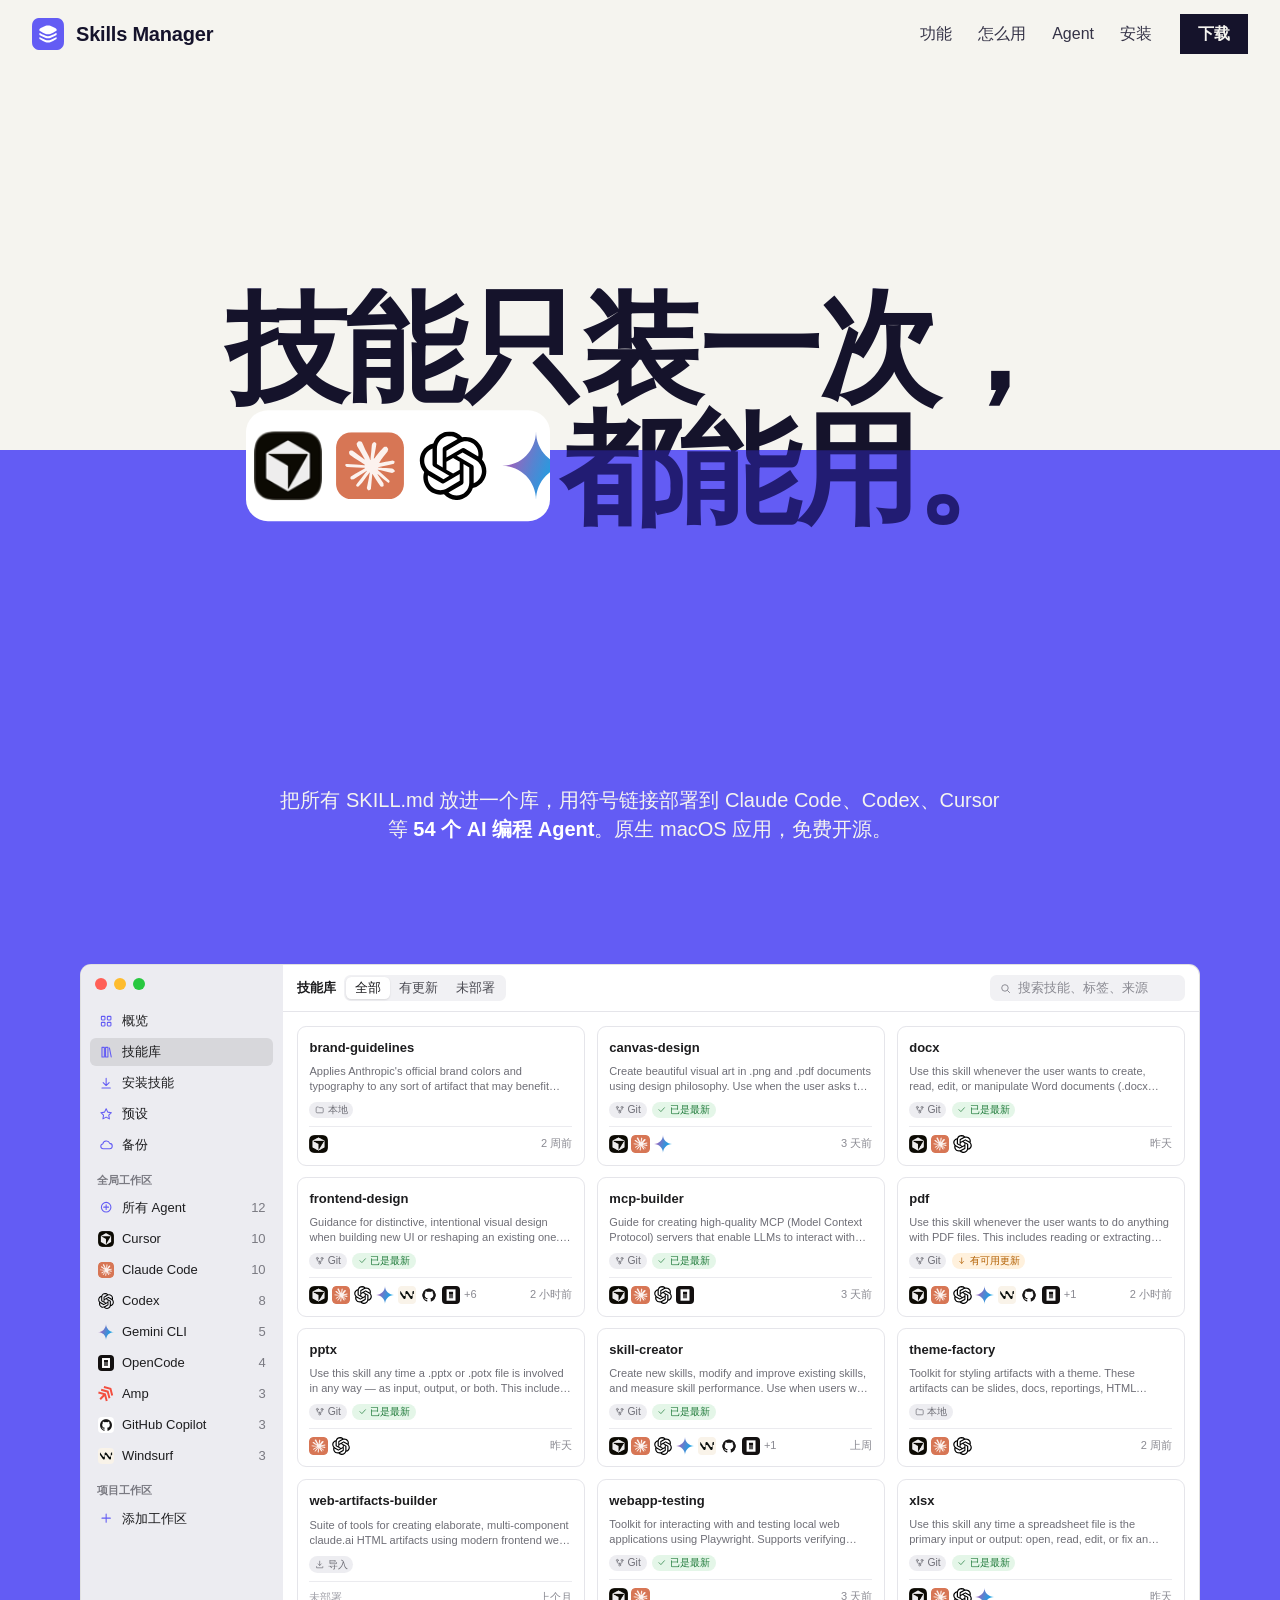
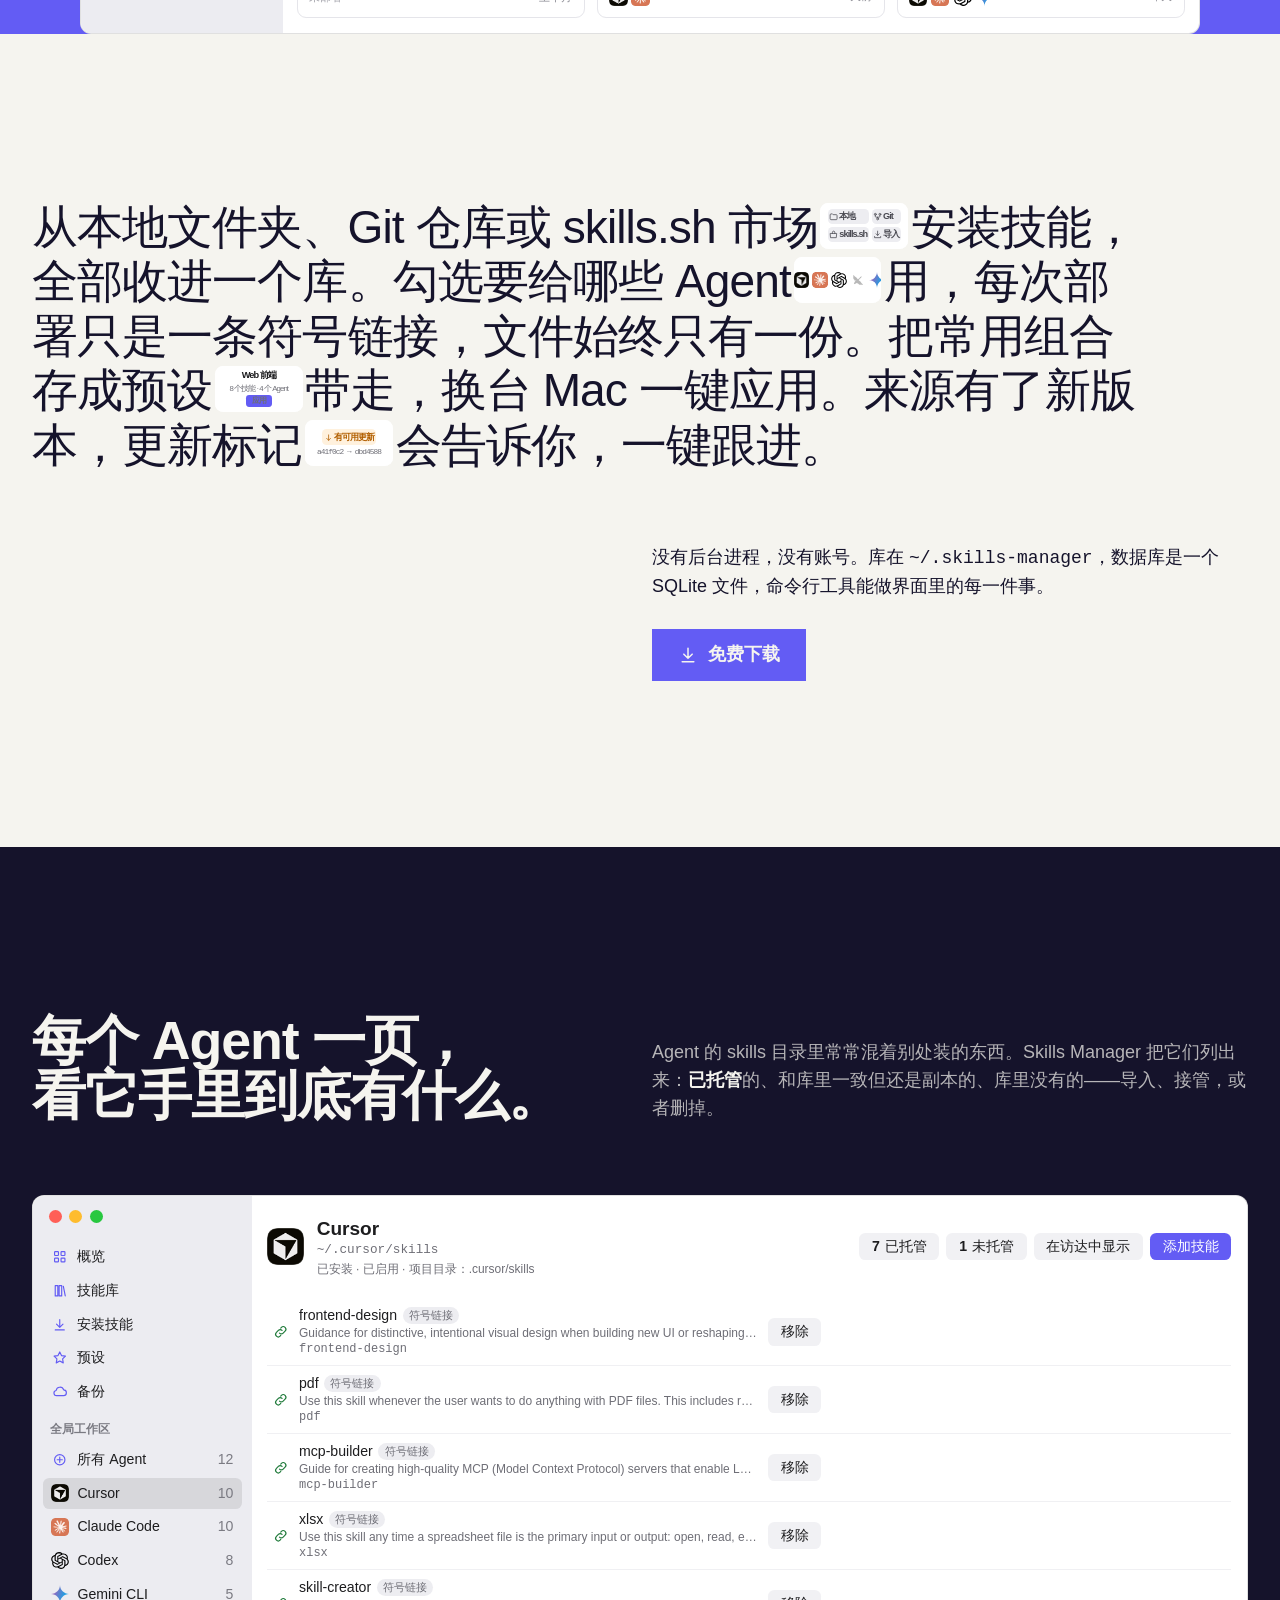
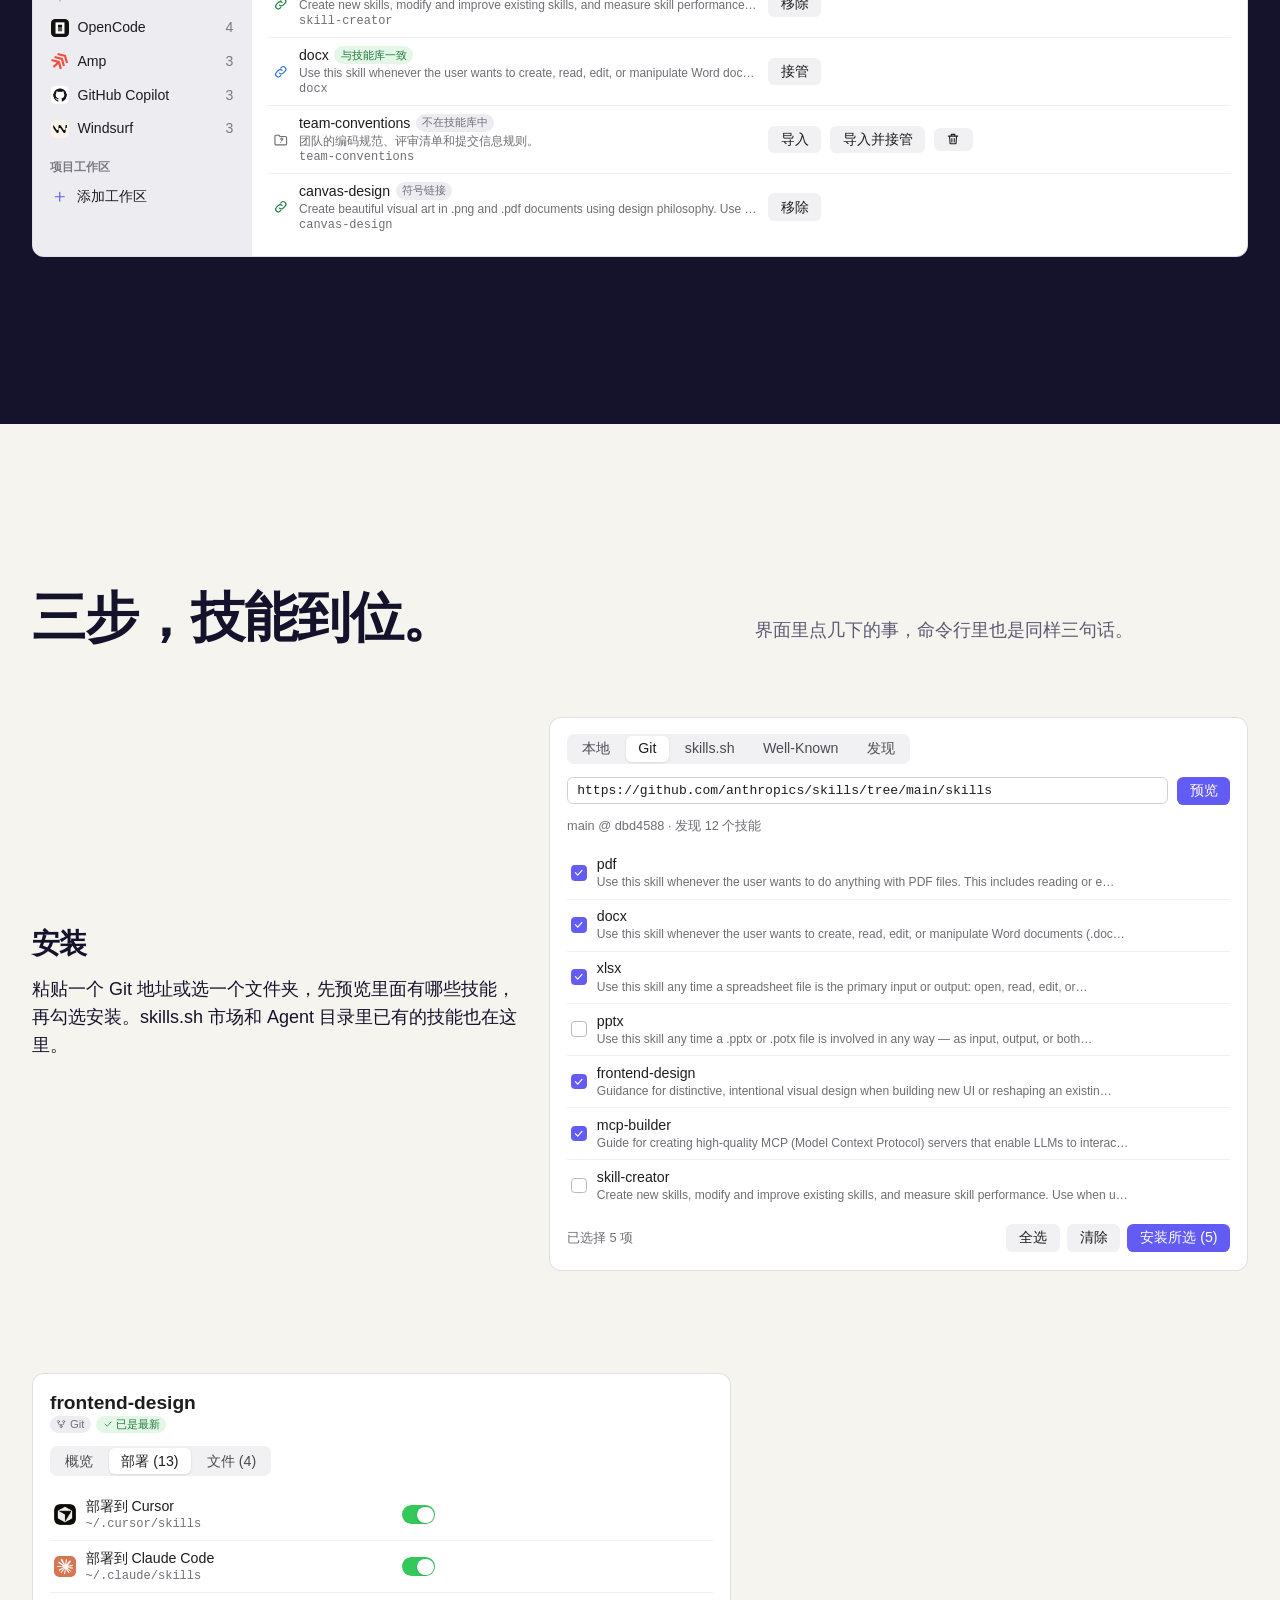
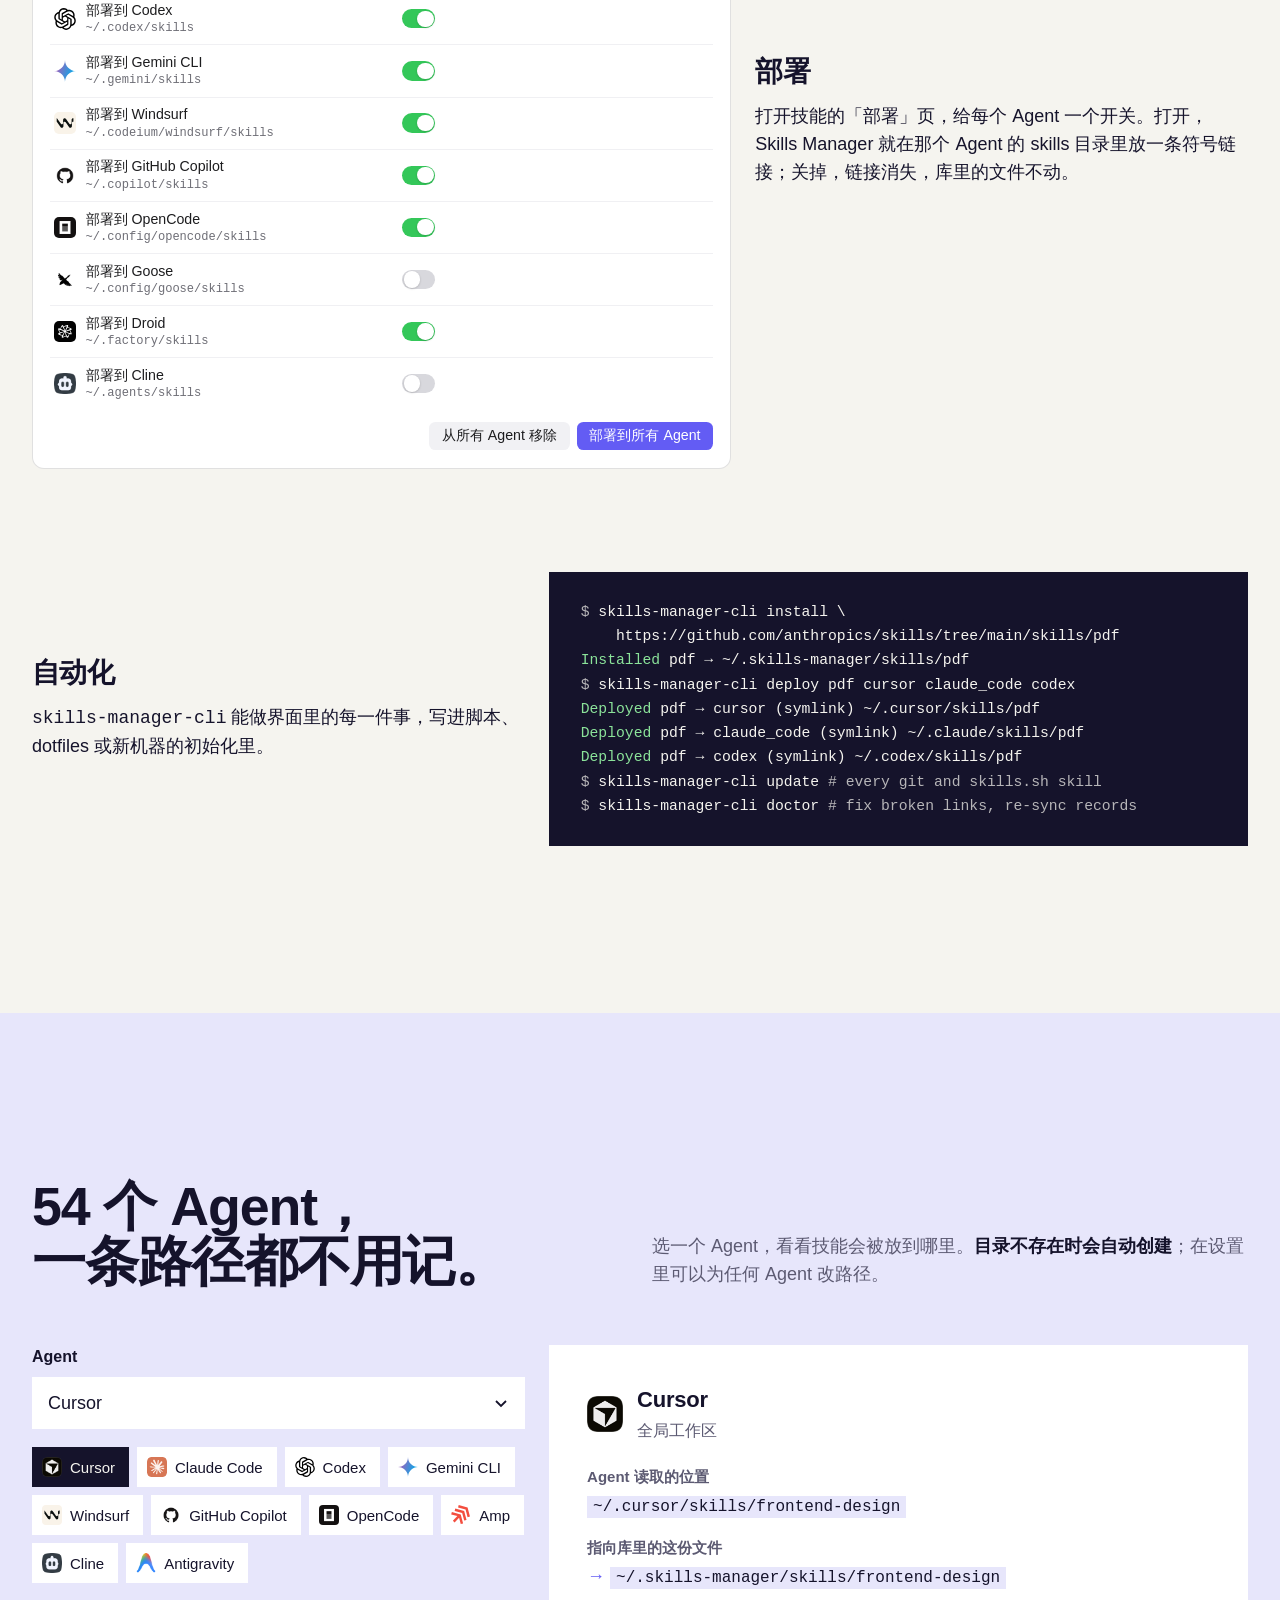
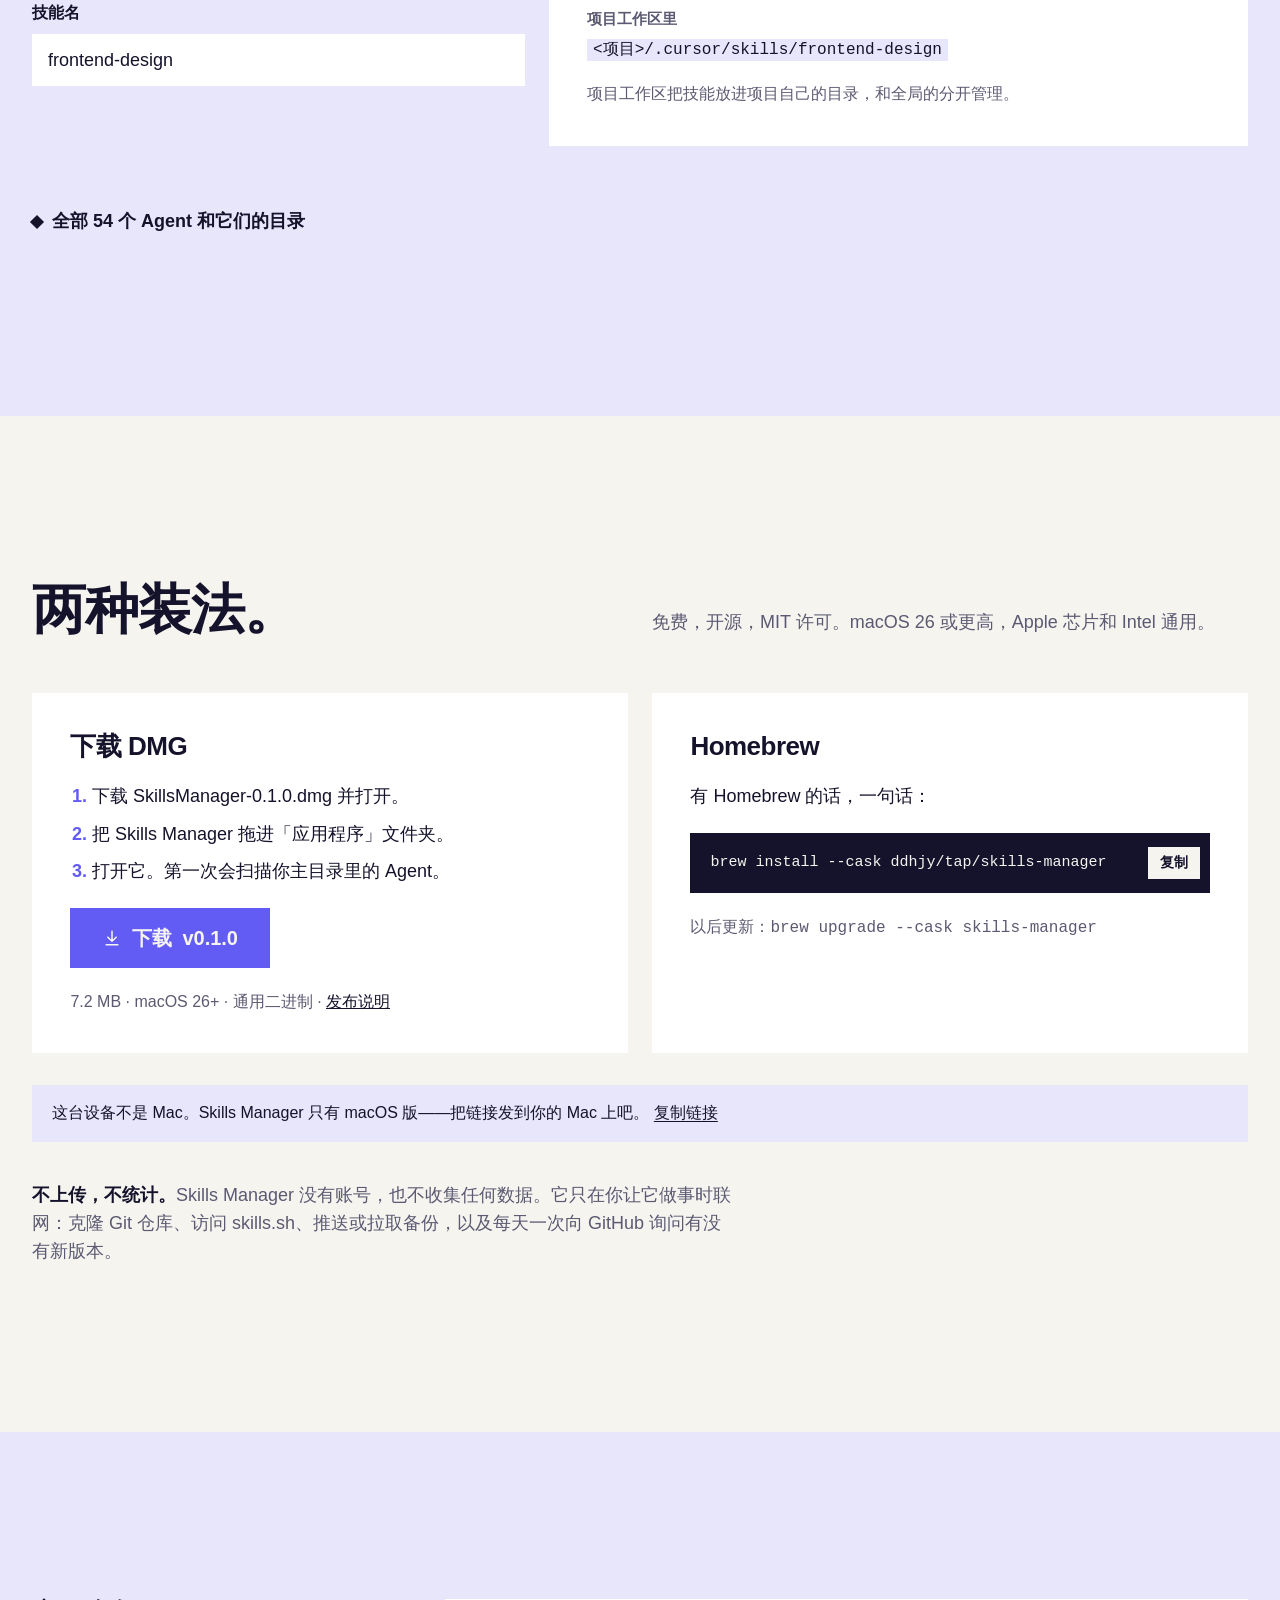
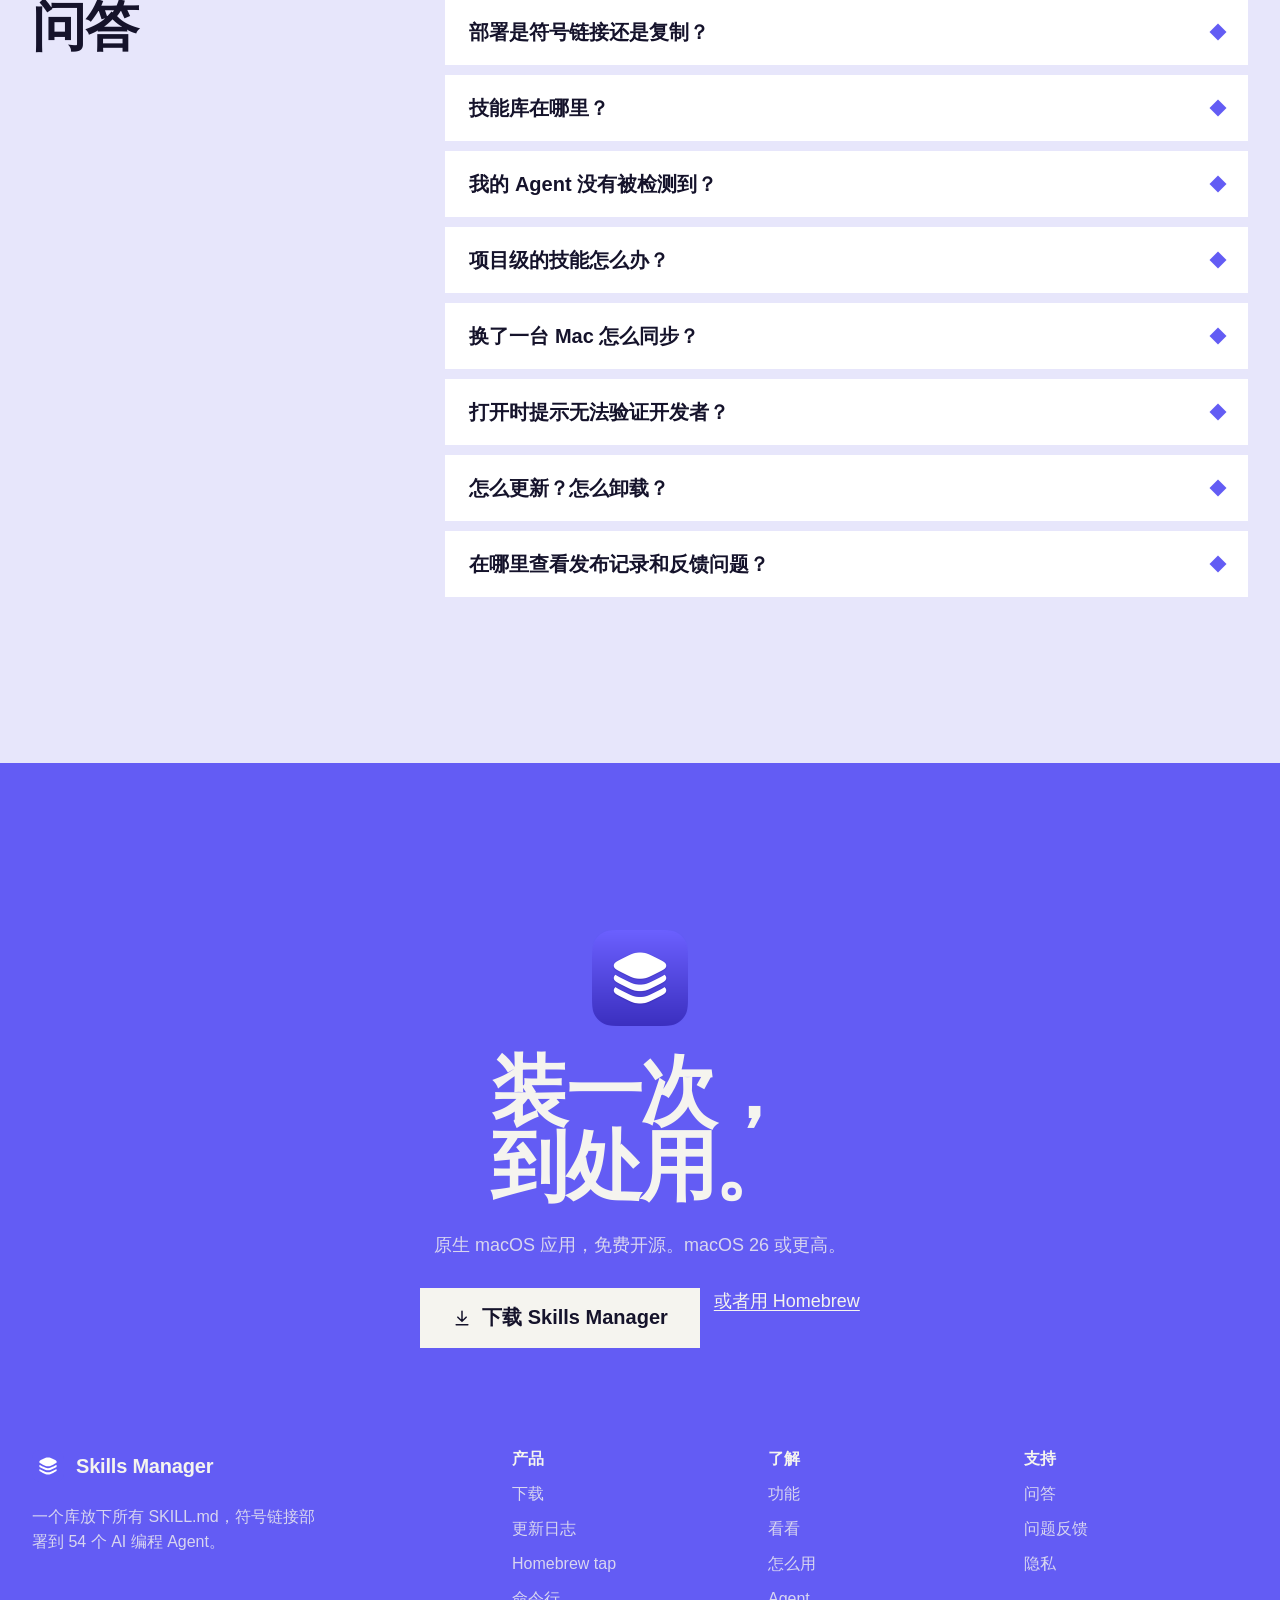
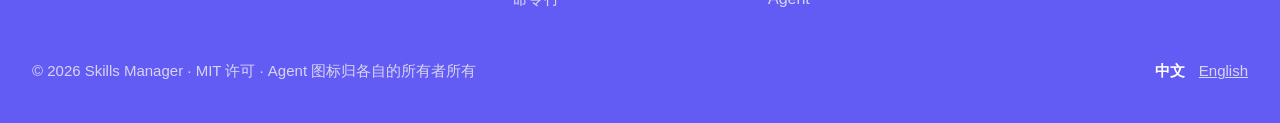
==== index.html @ 4b0d8d17 "site: f3d9142b9364 (workflow_run)" ====
<!doctype html>
<html lang="zh-CN" class="no-js">
<head>
<meta charset="utf-8">
<meta name="viewport" content="width=device-width, initial-scale=1, viewport-fit=cover">
<title>Skills Manager — 技能只装一次，所有 Agent 都能用 · macOS</title>
<meta name="description" content="Skills Manager 是一个原生 macOS 应用：把 AI 编程 Agent 的技能（SKILL.md 文件夹）收进一个库，用符号链接部署到 Claude Code、Codex、Cursor、Gemini CLI 等 54 个 Agent。免费开源。">
<meta name="color-scheme" content="light">
<meta name="theme-color" content="#f5f4ef">
<meta name="application-name" content="Skills Manager">
<meta name="apple-mobile-web-app-title" content="Skills Manager">

<link rel="canonical" href="https://skillsmanager.suixinapp.com/">
<link rel="alternate" hreflang="zh-Hans" href="https://skillsmanager.suixinapp.com/">
<link rel="alternate" hreflang="en" href="https://skillsmanager.suixinapp.com/en/">
<link rel="alternate" hreflang="x-default" href="https://skillsmanager.suixinapp.com/">

<meta property="og:type" content="website">
<meta property="og:site_name" content="Skills Manager">
<meta property="og:locale" content="zh_CN">
<meta property="og:locale:alternate" content="en_US">
<meta property="og:title" content="Skills Manager — 技能只装一次，所有 Agent 都能用">
<meta property="og:description" content="一个库放下所有 SKILL.md，用符号链接部署到 54 个 AI 编程 Agent。原生 macOS 应用，免费开源。">
<meta property="og:url" content="https://skillsmanager.suixinapp.com/">
<meta property="og:image" content="https://skillsmanager.suixinapp.com/assets/img/og.png">
<meta property="og:image:width" content="1200">
<meta property="og:image:height" content="630">
<meta property="og:image:alt" content="Skills Manager：标题「技能只装一次，都能用」横跨米白和紫色两块色域，句子里嵌着一排 Agent 图标">
<meta name="twitter:card" content="summary_large_image">
<meta name="twitter:title" content="Skills Manager — 技能只装一次，所有 Agent 都能用">
<meta name="twitter:description" content="一个库放下所有 SKILL.md，用符号链接部署到 54 个 AI 编程 Agent。原生 macOS 应用，免费开源。">
<meta name="twitter:image" content="https://skillsmanager.suixinapp.com/assets/img/og.png">

<link rel="icon" href="assets/img/favicon.svg" type="image/svg+xml">
<link rel="icon" href="assets/img/favicon-32.png" type="image/png" sizes="32x32">
<link rel="apple-touch-icon" href="assets/img/apple-touch-icon.png">
<link rel="manifest" href="site.webmanifest">

<link rel="preload" href="assets/img/brand.svg" as="image" type="image/svg+xml">
<link rel="preconnect" href="https://api.github.com" crossorigin>
<link rel="stylesheet" href="assets/site.css">
<script src="assets/lang.js"></script>
<script src="assets/site.js" defer></script>
<script type="application/ld+json">
{
  "@context": "https://schema.org",
  "@type": "SoftwareApplication",
  "name": "Skills Manager",
  "operatingSystem": "macOS 26",
  "applicationCategory": "DeveloperApplication",
  "description": "原生 macOS 应用：把 AI 编程 Agent 的技能（SKILL.md 文件夹）收进一个库，用符号链接部署到 Claude Code、Codex、Cursor、Gemini CLI 等 54 个 Agent。",
  "softwareVersion": "0.1.0",
  "downloadUrl": "https://github.com/ddhjy/skills-manager-releases/releases/latest",
  "releaseNotes": "https://github.com/ddhjy/skills-manager-releases/releases",
  "offers": {
    "@type": "Offer",
    "price": "0",
    "priceCurrency": "USD"
  },
  "inLanguage": [
    "zh-Hans",
    "en"
  ],
  "image": "https://skillsmanager.suixinapp.com/assets/img/icon-512.png",
  "url": "https://skillsmanager.suixinapp.com/"
}
</script>
</head>
<body>
<a class="skip" href="#main">跳到正文</a>

<header class="site-header">
  <div class="container nav-bar">
    <a class="brand" href="./" aria-label="Skills Manager 首页">
      <img src="assets/img/brand.svg" width="32" height="32" alt="" decoding="async">
      <span>Skills Manager</span>
    </a>
    <nav class="nav-links" id="nav" aria-label="页面导航">
      <a href="#features">功能</a><a href="#how">怎么用</a><a href="#agents">Agent</a><a href="#install">安装</a>
    </nav>
    <div class="nav-actions">
      <a class="btn btn-sm" href="#install">下载</a>
      <button class="nav-toggle" type="button" aria-expanded="false" aria-controls="nav" aria-label="打开菜单">菜单</button>
    </div>
  </div>
</header>

<main id="main">
<section class="hero" aria-labelledby="hero-title">
  <div class="field field-top" data-field="paper"></div>
  <div class="field field-bottom" data-field="violet"></div>
  <div class="hero-title">
    <h1 id="hero-title"><span class="line">技能只装一次，</span><span class="line"><span class="slot" role="img" aria-label="所有 Agent"><span class="marquee" aria-hidden="true"><span class="track"><span class="tile"><img src="assets/img/agents/cursor.png" alt="" loading="lazy" decoding="async"></span><span class="tile"><img src="assets/img/agents/claude_code.svg" alt="" loading="lazy" decoding="async"></span><span class="tile"><img src="assets/img/agents/codex.svg" alt="" loading="lazy" decoding="async"></span><span class="tile"><img src="assets/img/agents/gemini_cli.svg" alt="" loading="lazy" decoding="async"></span><span class="tile"><img src="assets/img/agents/windsurf.svg" alt="" loading="lazy" decoding="async"></span><span class="tile"><img src="assets/img/agents/github_copilot.png" alt="" loading="lazy" decoding="async"></span><span class="tile"><img src="assets/img/agents/opencode.png" alt="" loading="lazy" decoding="async"></span><span class="tile"><img src="assets/img/agents/amp.svg" alt="" loading="lazy" decoding="async"></span><span class="tile"><img src="assets/img/agents/cline.png" alt="" loading="lazy" decoding="async"></span><span class="tile"><img src="assets/img/agents/antigravity.png" alt="" loading="lazy" decoding="async"></span><span class="tile"><img src="assets/img/agents/kilo_code.svg" alt="" loading="lazy" decoding="async"></span><span class="tile"><img src="assets/img/agents/roo_code.svg" alt="" loading="lazy" decoding="async"></span><span class="tile"><img src="assets/img/agents/goose.png" alt="" loading="lazy" decoding="async"></span><span class="tile"><img src="assets/img/agents/droid.svg" alt="" loading="lazy" decoding="async"></span><span class="tile"><img src="assets/img/agents/warp.svg" alt="" loading="lazy" decoding="async"></span><span class="tile"><img src="assets/img/agents/trae.svg" alt="" loading="lazy" decoding="async"></span><span class="tile"><img src="assets/img/agents/kiro.svg" alt="" loading="lazy" decoding="async"></span><span class="tile"><img src="assets/img/agents/qwen_code.png" alt="" loading="lazy" decoding="async"></span><span class="tile"><img src="assets/img/agents/zencoder.png" alt="" loading="lazy" decoding="async"></span><span class="tile"><img src="assets/img/agents/augment.svg" alt="" loading="lazy" decoding="async"></span><span class="tile"><img src="assets/img/agents/continue.png" alt="" loading="lazy" decoding="async"></span><span class="tile"><img src="assets/img/agents/junie.png" alt="" loading="lazy" decoding="async"></span><span class="tile"><img src="assets/img/agents/openhands.png" alt="" loading="lazy" decoding="async"></span><span class="tile"><img src="assets/img/agents/crush.png" alt="" loading="lazy" decoding="async"></span></span><span class="track"><span class="tile"><img src="assets/img/agents/cursor.png" alt="" loading="lazy" decoding="async"></span><span class="tile"><img src="assets/img/agents/claude_code.svg" alt="" loading="lazy" decoding="async"></span><span class="tile"><img src="assets/img/agents/codex.svg" alt="" loading="lazy" decoding="async"></span><span class="tile"><img src="assets/img/agents/gemini_cli.svg" alt="" loading="lazy" decoding="async"></span><span class="tile"><img src="assets/img/agents/windsurf.svg" alt="" loading="lazy" decoding="async"></span><span class="tile"><img src="assets/img/agents/github_copilot.png" alt="" loading="lazy" decoding="async"></span><span class="tile"><img src="assets/img/agents/opencode.png" alt="" loading="lazy" decoding="async"></span><span class="tile"><img src="assets/img/agents/amp.svg" alt="" loading="lazy" decoding="async"></span><span class="tile"><img src="assets/img/agents/cline.png" alt="" loading="lazy" decoding="async"></span><span class="tile"><img src="assets/img/agents/antigravity.png" alt="" loading="lazy" decoding="async"></span><span class="tile"><img src="assets/img/agents/kilo_code.svg" alt="" loading="lazy" decoding="async"></span><span class="tile"><img src="assets/img/agents/roo_code.svg" alt="" loading="lazy" decoding="async"></span><span class="tile"><img src="assets/img/agents/goose.png" alt="" loading="lazy" decoding="async"></span><span class="tile"><img src="assets/img/agents/droid.svg" alt="" loading="lazy" decoding="async"></span><span class="tile"><img src="assets/img/agents/warp.svg" alt="" loading="lazy" decoding="async"></span><span class="tile"><img src="assets/img/agents/trae.svg" alt="" loading="lazy" decoding="async"></span><span class="tile"><img src="assets/img/agents/kiro.svg" alt="" loading="lazy" decoding="async"></span><span class="tile"><img src="assets/img/agents/qwen_code.png" alt="" loading="lazy" decoding="async"></span><span class="tile"><img src="assets/img/agents/zencoder.png" alt="" loading="lazy" decoding="async"></span><span class="tile"><img src="assets/img/agents/augment.svg" alt="" loading="lazy" decoding="async"></span><span class="tile"><img src="assets/img/agents/continue.png" alt="" loading="lazy" decoding="async"></span><span class="tile"><img src="assets/img/agents/junie.png" alt="" loading="lazy" decoding="async"></span><span class="tile"><img src="assets/img/agents/openhands.png" alt="" loading="lazy" decoding="async"></span><span class="tile"><img src="assets/img/agents/crush.png" alt="" loading="lazy" decoding="async"></span></span></span></span>都能用。</span></h1>
  </div>
  <p class="hero-sub">把所有 SKILL.md 放进一个库，用符号链接部署到 Claude Code、Codex、Cursor 等 <strong>54 个 AI 编程 Agent</strong>。原生 macOS 应用，免费开源。</p>
</section>

<div class="stage" data-field="violet">
  <figure class="beat reveal"><div class="ui"><div class="win" data-ui role="img" aria-label="Skills Manager 主窗口：左侧是概览、技能库、安装、预设、备份和各个 Agent，右侧是技能库里的卡片，每张写着技能来自哪里、部署到了哪些 Agent"><div class="side"><div class="lights"><i></i><i></i><i></i></div><div class="row"><span class="sym"><svg viewBox="0 0 24 24" aria-hidden="true"><rect x="4" y="4" width="6" height="6" rx="1"/><rect x="14" y="4" width="6" height="6" rx="1"/><rect x="4" y="14" width="6" height="6" rx="1"/><rect x="14" y="14" width="6" height="6" rx="1"/></svg></span>概览</div><div class="row sel"><span class="sym"><svg viewBox="0 0 24 24" aria-hidden="true"><path d="M5 4h4v16H5zM11 4h4v16h-4zM17.5 5l3 15"/></svg></span>技能库</div><div class="row"><span class="sym"><svg viewBox="0 0 24 24" aria-hidden="true"><path d="M12 4v12m-5-5 5 5 5-5M5 20h14"/></svg></span>安装技能</div><div class="row"><span class="sym"><svg viewBox="0 0 24 24" aria-hidden="true"><path d="m12 3 2.7 5.6 6.1.9-4.4 4.3 1 6.1L12 17l-5.4 2.9 1-6.1-4.4-4.3 6.1-.9z"/></svg></span>预设</div><div class="row"><span class="sym"><svg viewBox="0 0 24 24" aria-hidden="true"><path d="M7 18a4 4 0 0 1-.6-7.95A6 6 0 0 1 18 9a4.5 4.5 0 0 1-.5 9z"/></svg></span>备份</div><div class="side-head">全局工作区</div><div class="row"><span class="sym"><svg viewBox="0 0 24 24" aria-hidden="true"><circle cx="12" cy="12" r="8"/><path d="M8 12h8M12 8v8"/></svg></span>所有 Agent<span class="n">12</span></div><div class="row"><img src="assets/img/agents/cursor.png" alt="" loading="lazy" decoding="async">Cursor<span class="n">10</span></div><div class="row"><img src="assets/img/agents/claude_code.svg" alt="" loading="lazy" decoding="async">Claude Code<span class="n">10</span></div><div class="row"><img src="assets/img/agents/codex.svg" alt="" loading="lazy" decoding="async">Codex<span class="n">8</span></div><div class="row"><img src="assets/img/agents/gemini_cli.svg" alt="" loading="lazy" decoding="async">Gemini CLI<span class="n">5</span></div><div class="row"><img src="assets/img/agents/opencode.png" alt="" loading="lazy" decoding="async">OpenCode<span class="n">4</span></div><div class="row"><img src="assets/img/agents/amp.svg" alt="" loading="lazy" decoding="async">Amp<span class="n">3</span></div><div class="row"><img src="assets/img/agents/github_copilot.png" alt="" loading="lazy" decoding="async">GitHub Copilot<span class="n">3</span></div><div class="row"><img src="assets/img/agents/windsurf.svg" alt="" loading="lazy" decoding="async">Windsurf<span class="n">3</span></div><div class="side-head">项目工作区</div><div class="row"><span class="sym"><svg viewBox="0 0 24 24" aria-hidden="true"><path d="M12 5v14M5 12h14"/></svg></span>添加工作区</div></div><div class="main"><div class="toolbar"><span class="title">技能库</span><span class="seg"><span class=on>全部</span><span>有更新</span><span>未部署</span></span><span class="search"><svg viewBox="0 0 24 24" aria-hidden="true"><circle cx="11" cy="11" r="6"/><path d="m20 20-4.5-4.5"/></svg>搜索技能、标签、来源</span></div><div class="content"><div class="cards"><div class="card"><div class="name">brand-guidelines</div><div class="desc">Applies Anthropic&#x27;s official brand colors and typography to any sort of artifact that may benefit from having Anthropic&#x27;s look-and-feel.</div><div class="badges"><span class="badge"><svg viewBox="0 0 24 24" aria-hidden="true"><path d="M3 7a2 2 0 0 1 2-2h4l2 2h8a2 2 0 0 1 2 2v9a2 2 0 0 1-2 2H5a2 2 0 0 1-2-2z"/></svg>本地</span></div><div class="hr"></div><div class="deployed"><img src="assets/img/agents/cursor.png" alt="" loading="lazy" decoding="async"><span class="when">2 周前</span></div></div><div class="card"><div class="name">canvas-design</div><div class="desc">Create beautiful visual art in .png and .pdf documents using design philosophy. Use when the user asks to create a poster, piece of art, design, or other static piece.</div><div class="badges"><span class="badge"><svg viewBox="0 0 24 24" aria-hidden="true"><circle cx="6" cy="6" r="2.5"/><circle cx="18" cy="6" r="2.5"/><circle cx="12" cy="18" r="2.5"/><path d="M6 8.5v3a2 2 0 0 0 2 2h8a2 2 0 0 0 2-2v-3M12 13.5v2"/></svg>Git</span><span class="badge ok"><svg viewBox="0 0 24 24" aria-hidden="true"><path d="m5 12 5 5 9-10"/></svg>已是最新</span></div><div class="hr"></div><div class="deployed"><img src="assets/img/agents/cursor.png" alt="" loading="lazy" decoding="async"><img src="assets/img/agents/claude_code.svg" alt="" loading="lazy" decoding="async"><img src="assets/img/agents/gemini_cli.svg" alt="" loading="lazy" decoding="async"><span class="when">3 天前</span></div></div><div class="card"><div class="name">docx</div><div class="desc">Use this skill whenever the user wants to create, read, edit, or manipulate Word documents (.docx files) or Word templates (.dotx files).</div><div class="badges"><span class="badge"><svg viewBox="0 0 24 24" aria-hidden="true"><circle cx="6" cy="6" r="2.5"/><circle cx="18" cy="6" r="2.5"/><circle cx="12" cy="18" r="2.5"/><path d="M6 8.5v3a2 2 0 0 0 2 2h8a2 2 0 0 0 2-2v-3M12 13.5v2"/></svg>Git</span><span class="badge ok"><svg viewBox="0 0 24 24" aria-hidden="true"><path d="m5 12 5 5 9-10"/></svg>已是最新</span></div><div class="hr"></div><div class="deployed"><img src="assets/img/agents/cursor.png" alt="" loading="lazy" decoding="async"><img src="assets/img/agents/claude_code.svg" alt="" loading="lazy" decoding="async"><img src="assets/img/agents/codex.svg" alt="" loading="lazy" decoding="async"><span class="when">昨天</span></div></div><div class="card"><div class="name">frontend-design</div><div class="desc">Guidance for distinctive, intentional visual design when building new UI or reshaping an existing one. Helps with aesthetic direction, typography, and making choices that don&#x27;t read as templated defaults.</div><div class="badges"><span class="badge"><svg viewBox="0 0 24 24" aria-hidden="true"><circle cx="6" cy="6" r="2.5"/><circle cx="18" cy="6" r="2.5"/><circle cx="12" cy="18" r="2.5"/><path d="M6 8.5v3a2 2 0 0 0 2 2h8a2 2 0 0 0 2-2v-3M12 13.5v2"/></svg>Git</span><span class="badge ok"><svg viewBox="0 0 24 24" aria-hidden="true"><path d="m5 12 5 5 9-10"/></svg>已是最新</span></div><div class="hr"></div><div class="deployed"><img src="assets/img/agents/cursor.png" alt="" loading="lazy" decoding="async"><img src="assets/img/agents/claude_code.svg" alt="" loading="lazy" decoding="async"><img src="assets/img/agents/codex.svg" alt="" loading="lazy" decoding="async"><img src="assets/img/agents/gemini_cli.svg" alt="" loading="lazy" decoding="async"><img src="assets/img/agents/windsurf.svg" alt="" loading="lazy" decoding="async"><img src="assets/img/agents/github_copilot.png" alt="" loading="lazy" decoding="async"><img src="assets/img/agents/opencode.png" alt="" loading="lazy" decoding="async"><span class="more">+6</span><span class="when">2 小时前</span></div></div><div class="card"><div class="name">mcp-builder</div><div class="desc">Guide for creating high-quality MCP (Model Context Protocol) servers that enable LLMs to interact with external services through well-designed tools.</div><div class="badges"><span class="badge"><svg viewBox="0 0 24 24" aria-hidden="true"><circle cx="6" cy="6" r="2.5"/><circle cx="18" cy="6" r="2.5"/><circle cx="12" cy="18" r="2.5"/><path d="M6 8.5v3a2 2 0 0 0 2 2h8a2 2 0 0 0 2-2v-3M12 13.5v2"/></svg>Git</span><span class="badge ok"><svg viewBox="0 0 24 24" aria-hidden="true"><path d="m5 12 5 5 9-10"/></svg>已是最新</span></div><div class="hr"></div><div class="deployed"><img src="assets/img/agents/cursor.png" alt="" loading="lazy" decoding="async"><img src="assets/img/agents/claude_code.svg" alt="" loading="lazy" decoding="async"><img src="assets/img/agents/codex.svg" alt="" loading="lazy" decoding="async"><img src="assets/img/agents/opencode.png" alt="" loading="lazy" decoding="async"><span class="when">3 天前</span></div></div><div class="card"><div class="name">pdf</div><div class="desc">Use this skill whenever the user wants to do anything with PDF files. This includes reading or extracting text/tables from PDFs, combining or merging multiple PDFs into one, splitting PDFs apart, rotating pages, adding watermarks…</div><div class="badges"><span class="badge"><svg viewBox="0 0 24 24" aria-hidden="true"><circle cx="6" cy="6" r="2.5"/><circle cx="18" cy="6" r="2.5"/><circle cx="12" cy="18" r="2.5"/><path d="M6 8.5v3a2 2 0 0 0 2 2h8a2 2 0 0 0 2-2v-3M12 13.5v2"/></svg>Git</span><span class="badge up"><svg viewBox="0 0 24 24" aria-hidden="true"><path d="M12 5v14m-5-5 5 5 5-5"/></svg>有可用更新</span></div><div class="hr"></div><div class="deployed"><img src="assets/img/agents/cursor.png" alt="" loading="lazy" decoding="async"><img src="assets/img/agents/claude_code.svg" alt="" loading="lazy" decoding="async"><img src="assets/img/agents/codex.svg" alt="" loading="lazy" decoding="async"><img src="assets/img/agents/gemini_cli.svg" alt="" loading="lazy" decoding="async"><img src="assets/img/agents/windsurf.svg" alt="" loading="lazy" decoding="async"><img src="assets/img/agents/github_copilot.png" alt="" loading="lazy" decoding="async"><img src="assets/img/agents/opencode.png" alt="" loading="lazy" decoding="async"><span class="more">+1</span><span class="when">2 小时前</span></div></div><div class="card"><div class="name">pptx</div><div class="desc">Use this skill any time a .pptx or .potx file is involved in any way — as input, output, or both. This includes creating slide decks, pitch decks, or presentations.</div><div class="badges"><span class="badge"><svg viewBox="0 0 24 24" aria-hidden="true"><circle cx="6" cy="6" r="2.5"/><circle cx="18" cy="6" r="2.5"/><circle cx="12" cy="18" r="2.5"/><path d="M6 8.5v3a2 2 0 0 0 2 2h8a2 2 0 0 0 2-2v-3M12 13.5v2"/></svg>Git</span><span class="badge ok"><svg viewBox="0 0 24 24" aria-hidden="true"><path d="m5 12 5 5 9-10"/></svg>已是最新</span></div><div class="hr"></div><div class="deployed"><img src="assets/img/agents/claude_code.svg" alt="" loading="lazy" decoding="async"><img src="assets/img/agents/codex.svg" alt="" loading="lazy" decoding="async"><span class="when">昨天</span></div></div><div class="card"><div class="name">skill-creator</div><div class="desc">Create new skills, modify and improve existing skills, and measure skill performance. Use when users want to create a skill from scratch, edit, or optimize an existing skill.</div><div class="badges"><span class="badge"><svg viewBox="0 0 24 24" aria-hidden="true"><circle cx="6" cy="6" r="2.5"/><circle cx="18" cy="6" r="2.5"/><circle cx="12" cy="18" r="2.5"/><path d="M6 8.5v3a2 2 0 0 0 2 2h8a2 2 0 0 0 2-2v-3M12 13.5v2"/></svg>Git</span><span class="badge ok"><svg viewBox="0 0 24 24" aria-hidden="true"><path d="m5 12 5 5 9-10"/></svg>已是最新</span></div><div class="hr"></div><div class="deployed"><img src="assets/img/agents/cursor.png" alt="" loading="lazy" decoding="async"><img src="assets/img/agents/claude_code.svg" alt="" loading="lazy" decoding="async"><img src="assets/img/agents/codex.svg" alt="" loading="lazy" decoding="async"><img src="assets/img/agents/gemini_cli.svg" alt="" loading="lazy" decoding="async"><img src="assets/img/agents/windsurf.svg" alt="" loading="lazy" decoding="async"><img src="assets/img/agents/github_copilot.png" alt="" loading="lazy" decoding="async"><img src="assets/img/agents/opencode.png" alt="" loading="lazy" decoding="async"><span class="more">+1</span><span class="when">上周</span></div></div><div class="card"><div class="name">theme-factory</div><div class="desc">Toolkit for styling artifacts with a theme. These artifacts can be slides, docs, reportings, HTML landing pages, etc. There are 10 pre-set themes with colors/fonts.</div><div class="badges"><span class="badge"><svg viewBox="0 0 24 24" aria-hidden="true"><path d="M3 7a2 2 0 0 1 2-2h4l2 2h8a2 2 0 0 1 2 2v9a2 2 0 0 1-2 2H5a2 2 0 0 1-2-2z"/></svg>本地</span></div><div class="hr"></div><div class="deployed"><img src="assets/img/agents/cursor.png" alt="" loading="lazy" decoding="async"><img src="assets/img/agents/claude_code.svg" alt="" loading="lazy" decoding="async"><img src="assets/img/agents/codex.svg" alt="" loading="lazy" decoding="async"><span class="when">2 周前</span></div></div><div class="card"><div class="name">web-artifacts-builder</div><div class="desc">Suite of tools for creating elaborate, multi-component claude.ai HTML artifacts using modern frontend web technologies (React, Tailwind CSS, shadcn/ui).</div><div class="badges"><span class="badge"><svg viewBox="0 0 24 24" aria-hidden="true"><path d="M12 3v11m-4-4 4 4 4-4M4 17v3h16v-3"/></svg>导入</span></div><div class="hr"></div><div class="deployed"><span class="none">未部署</span><span class="when">上个月</span></div></div><div class="card"><div class="name">webapp-testing</div><div class="desc">Toolkit for interacting with and testing local web applications using Playwright. Supports verifying frontend functionality, debugging UI behavior, capturing browser screenshots.</div><div class="badges"><span class="badge"><svg viewBox="0 0 24 24" aria-hidden="true"><circle cx="6" cy="6" r="2.5"/><circle cx="18" cy="6" r="2.5"/><circle cx="12" cy="18" r="2.5"/><path d="M6 8.5v3a2 2 0 0 0 2 2h8a2 2 0 0 0 2-2v-3M12 13.5v2"/></svg>Git</span><span class="badge ok"><svg viewBox="0 0 24 24" aria-hidden="true"><path d="m5 12 5 5 9-10"/></svg>已是最新</span></div><div class="hr"></div><div class="deployed"><img src="assets/img/agents/cursor.png" alt="" loading="lazy" decoding="async"><img src="assets/img/agents/claude_code.svg" alt="" loading="lazy" decoding="async"><span class="when">3 天前</span></div></div><div class="card"><div class="name">xlsx</div><div class="desc">Use this skill any time a spreadsheet file is the primary input or output: open, read, edit, or fix an existing .xlsx, .xlsm, .xltx, .csv, or .tsv file.</div><div class="badges"><span class="badge"><svg viewBox="0 0 24 24" aria-hidden="true"><circle cx="6" cy="6" r="2.5"/><circle cx="18" cy="6" r="2.5"/><circle cx="12" cy="18" r="2.5"/><path d="M6 8.5v3a2 2 0 0 0 2 2h8a2 2 0 0 0 2-2v-3M12 13.5v2"/></svg>Git</span><span class="badge ok"><svg viewBox="0 0 24 24" aria-hidden="true"><path d="m5 12 5 5 9-10"/></svg>已是最新</span></div><div class="hr"></div><div class="deployed"><img src="assets/img/agents/cursor.png" alt="" loading="lazy" decoding="async"><img src="assets/img/agents/claude_code.svg" alt="" loading="lazy" decoding="async"><img src="assets/img/agents/codex.svg" alt="" loading="lazy" decoding="async"><img src="assets/img/agents/gemini_cli.svg" alt="" loading="lazy" decoding="async"><span class="when">昨天</span></div></div></div></div></div></div></div></figure>
</div>

<section id="features" class="section features grid" data-field="paper">
  <h2 class="sr-only">功能一览</h2>
  <p class="statement">从本地文件夹、Git 仓库或 skills.sh 市场<span class="pslot"><span class="frag" data-ui role="img" aria-label="来源标记：本地、Git、skills.sh、导入"><span class="srcs"><span class="mini"><svg viewBox="0 0 24 24" aria-hidden="true"><path d="M3 7a2 2 0 0 1 2-2h4l2 2h8a2 2 0 0 1 2 2v9a2 2 0 0 1-2 2H5a2 2 0 0 1-2-2z"/></svg>本地</span><span class="mini"><svg viewBox="0 0 24 24" aria-hidden="true"><circle cx="6" cy="6" r="2.5"/><circle cx="18" cy="6" r="2.5"/><circle cx="12" cy="18" r="2.5"/><path d="M6 8.5v3a2 2 0 0 0 2 2h8a2 2 0 0 0 2-2v-3M12 13.5v2"/></svg>Git</span><span class="mini"><svg viewBox="0 0 24 24" aria-hidden="true"><path d="M4 9h16l-1 11H5zM9 9V6a3 3 0 0 1 6 0v3"/></svg>skills.sh</span><span class="mini"><svg viewBox="0 0 24 24" aria-hidden="true"><path d="M12 3v11m-4-4 4 4 4-4M4 17v3h16v-3"/></svg>导入</span></span></span></span>安装技能，全部收进一个库。勾选要给哪些 Agent<span class="pslot"><span class="frag" data-ui role="img" aria-label="一排 Agent 图标，有的亮着有的暗着"><span class="ics"><img src="assets/img/agents/cursor.png" alt="" loading="lazy" decoding="async"><img src="assets/img/agents/claude_code.svg" alt="" loading="lazy" decoding="async"><img src="assets/img/agents/codex.svg" alt="" loading="lazy" decoding="async"><img src="assets/img/agents/goose.png" alt="" class="off" loading="lazy" decoding="async"><img src="assets/img/agents/gemini_cli.svg" alt="" loading="lazy" decoding="async"><img src="assets/img/agents/cline.png" alt="" class="off" loading="lazy" decoding="async"></span></span></span>用，每次部署只是一条符号链接，文件始终只有一份。把常用组合存成预设<span class="pslot"><span class="frag" data-ui role="img" aria-label="一个预设和它的「应用」按钮"><span class="preset"><b>Web 前端</b><span>8 个技能 · 4 个 Agent</span><span class="pb">应用</span></span></span></span>带走，换台 Mac 一键应用。来源有了新版本，更新标记<span class="pslot"><span class="frag" data-ui role="img" aria-label="「有可用更新」标记和前后两个修订号"><span class="updates"><span class="mini up"><svg viewBox="0 0 24 24" aria-hidden="true"><path d="M12 5v14m-5-5 5 5 5-5"/></svg>有可用更新</span><span class="ver">a41f0c2 → dbd4588</span></span></span></span>会告诉你，一键跟进。</p>
  <div class="features-foot">
    <p>没有后台进程，没有账号。库在 <code>~/.skills-manager</code>，数据库是一个 SQLite 文件，命令行工具能做界面里的每一件事。</p>
    <a class="btn btn-violet" href="#install"><svg viewBox="0 0 24 24" aria-hidden="true" class="i"><path d="M12 4v12m-5-5 5 5 5-5M5 20h14"/></svg>免费下载</a>
  </div>
</section>

<section id="showcase" class="section showcase grid on-ink" data-field="ink">
  <h2>每个 Agent 一页，看它手里到底有什么。</h2>
  <div class="lede"><p>Agent 的 skills 目录里常常混着别处装的东西。Skills Manager 把它们列出来：<strong>已托管</strong>的、和库里一致但还是副本的、库里没有的——导入、接管，或者删掉。</p></div>
  <figure class="proof reveal"><div class="ui"><div class="win" data-ui role="img" aria-label="Skills Manager 里 Cursor 的页面：顶部是 Cursor 的图标、路径 ~/.cursor/skills 和「已托管 / 未托管」计数，下面每行一个技能，标着符号链接、与技能库一致或不在技能库中，右侧是移除、接管、导入等按钮"><div class="side"><div class="lights"><i></i><i></i><i></i></div><div class="row"><span class="sym"><svg viewBox="0 0 24 24" aria-hidden="true"><rect x="4" y="4" width="6" height="6" rx="1"/><rect x="14" y="4" width="6" height="6" rx="1"/><rect x="4" y="14" width="6" height="6" rx="1"/><rect x="14" y="14" width="6" height="6" rx="1"/></svg></span>概览</div><div class="row"><span class="sym"><svg viewBox="0 0 24 24" aria-hidden="true"><path d="M5 4h4v16H5zM11 4h4v16h-4zM17.5 5l3 15"/></svg></span>技能库</div><div class="row"><span class="sym"><svg viewBox="0 0 24 24" aria-hidden="true"><path d="M12 4v12m-5-5 5 5 5-5M5 20h14"/></svg></span>安装技能</div><div class="row"><span class="sym"><svg viewBox="0 0 24 24" aria-hidden="true"><path d="m12 3 2.7 5.6 6.1.9-4.4 4.3 1 6.1L12 17l-5.4 2.9 1-6.1-4.4-4.3 6.1-.9z"/></svg></span>预设</div><div class="row"><span class="sym"><svg viewBox="0 0 24 24" aria-hidden="true"><path d="M7 18a4 4 0 0 1-.6-7.95A6 6 0 0 1 18 9a4.5 4.5 0 0 1-.5 9z"/></svg></span>备份</div><div class="side-head">全局工作区</div><div class="row"><span class="sym"><svg viewBox="0 0 24 24" aria-hidden="true"><circle cx="12" cy="12" r="8"/><path d="M8 12h8M12 8v8"/></svg></span>所有 Agent<span class="n">12</span></div><div class="row sel"><img src="assets/img/agents/cursor.png" alt="" loading="lazy" decoding="async">Cursor<span class="n">10</span></div><div class="row"><img src="assets/img/agents/claude_code.svg" alt="" loading="lazy" decoding="async">Claude Code<span class="n">10</span></div><div class="row"><img src="assets/img/agents/codex.svg" alt="" loading="lazy" decoding="async">Codex<span class="n">8</span></div><div class="row"><img src="assets/img/agents/gemini_cli.svg" alt="" loading="lazy" decoding="async">Gemini CLI<span class="n">5</span></div><div class="row"><img src="assets/img/agents/opencode.png" alt="" loading="lazy" decoding="async">OpenCode<span class="n">4</span></div><div class="row"><img src="assets/img/agents/amp.svg" alt="" loading="lazy" decoding="async">Amp<span class="n">3</span></div><div class="row"><img src="assets/img/agents/github_copilot.png" alt="" loading="lazy" decoding="async">GitHub Copilot<span class="n">3</span></div><div class="row"><img src="assets/img/agents/windsurf.svg" alt="" loading="lazy" decoding="async">Windsurf<span class="n">3</span></div><div class="side-head">项目工作区</div><div class="row"><span class="sym"><svg viewBox="0 0 24 24" aria-hidden="true"><path d="M12 5v14M5 12h14"/></svg></span>添加工作区</div></div><div class="main"><div class="content"><div class="page-head"><img src="assets/img/agents/cursor.png" alt="" loading="lazy" decoding="async"><div><div class="h">Cursor</div><div class="p">~/.cursor/skills</div><div class="m">已安装 · 已启用 · 项目目录：.cursor/skills</div></div><div class="btns"><span class="b"><b>7</b> 已托管</span><span class="b"><b>1</b> 未托管</span><span class="b">在访达中显示</span><span class="b pri">添加技能</span></div></div><div class="list"><div class="item"><span class="sym" style="color:#1f7a3a"><svg viewBox="0 0 24 24" aria-hidden="true"><path d="M10 14a4 4 0 0 0 5.7 0l3-3a4 4 0 0 0-5.7-5.7l-1 1M14 10a4 4 0 0 0-5.7 0l-3 3a4 4 0 0 0 5.7 5.7l1-1"/></svg></span><div><div class="t">frontend-design <span class="badge">符号链接</span></div><div class="s">Guidance for distinctive, intentional visual design when building new UI or reshaping an existing one. Helps with aesthetic direction, typography, and making choices that don&#x27;t read as templated defaults.</div><div class="s mono">frontend-design</div></div><div class="r"><span class="b">移除</span></div></div><div class="item"><span class="sym" style="color:#1f7a3a"><svg viewBox="0 0 24 24" aria-hidden="true"><path d="M10 14a4 4 0 0 0 5.7 0l3-3a4 4 0 0 0-5.7-5.7l-1 1M14 10a4 4 0 0 0-5.7 0l-3 3a4 4 0 0 0 5.7 5.7l1-1"/></svg></span><div><div class="t">pdf <span class="badge">符号链接</span></div><div class="s">Use this skill whenever the user wants to do anything with PDF files. This includes reading or extracting text/tables from PDFs, combining or merging multiple PDFs into one, splitting PDFs apart, rotating pages, adding watermarks…</div><div class="s mono">pdf</div></div><div class="r"><span class="b">移除</span></div></div><div class="item"><span class="sym" style="color:#1f7a3a"><svg viewBox="0 0 24 24" aria-hidden="true"><path d="M10 14a4 4 0 0 0 5.7 0l3-3a4 4 0 0 0-5.7-5.7l-1 1M14 10a4 4 0 0 0-5.7 0l-3 3a4 4 0 0 0 5.7 5.7l1-1"/></svg></span><div><div class="t">mcp-builder <span class="badge">符号链接</span></div><div class="s">Guide for creating high-quality MCP (Model Context Protocol) servers that enable LLMs to interact with external services through well-designed tools.</div><div class="s mono">mcp-builder</div></div><div class="r"><span class="b">移除</span></div></div><div class="item"><span class="sym" style="color:#1f7a3a"><svg viewBox="0 0 24 24" aria-hidden="true"><path d="M10 14a4 4 0 0 0 5.7 0l3-3a4 4 0 0 0-5.7-5.7l-1 1M14 10a4 4 0 0 0-5.7 0l-3 3a4 4 0 0 0 5.7 5.7l1-1"/></svg></span><div><div class="t">xlsx <span class="badge">符号链接</span></div><div class="s">Use this skill any time a spreadsheet file is the primary input or output: open, read, edit, or fix an existing .xlsx, .xlsm, .xltx, .csv, or .tsv file.</div><div class="s mono">xlsx</div></div><div class="r"><span class="b">移除</span></div></div><div class="item"><span class="sym" style="color:#1f7a3a"><svg viewBox="0 0 24 24" aria-hidden="true"><path d="M10 14a4 4 0 0 0 5.7 0l3-3a4 4 0 0 0-5.7-5.7l-1 1M14 10a4 4 0 0 0-5.7 0l-3 3a4 4 0 0 0 5.7 5.7l1-1"/></svg></span><div><div class="t">skill-creator <span class="badge">符号链接</span></div><div class="s">Create new skills, modify and improve existing skills, and measure skill performance. Use when users want to create a skill from scratch, edit, or optimize an existing skill.</div><div class="s mono">skill-creator</div></div><div class="r"><span class="b">移除</span></div></div><div class="item"><span class="sym" style="color:#2f6fdc"><svg viewBox="0 0 24 24" aria-hidden="true"><path d="M10 14a4 4 0 0 0 5.7 0l3-3a4 4 0 0 0-5.7-5.7l-1 1M14 10a4 4 0 0 0-5.7 0l-3 3a4 4 0 0 0 5.7 5.7l1-1"/></svg></span><div><div class="t">docx <span class="badge ok">与技能库一致</span></div><div class="s">Use this skill whenever the user wants to create, read, edit, or manipulate Word documents (.docx files) or Word templates (.dotx files).</div><div class="s mono">docx</div></div><div class="r"><span class="b">接管</span></div></div><div class="item"><span class="sym" style="color:#6e6e76"><svg viewBox="0 0 24 24" aria-hidden="true"><path d="M3 7a2 2 0 0 1 2-2h4l2 2h8a2 2 0 0 1 2 2v9a2 2 0 0 1-2 2H5a2 2 0 0 1-2-2zM12 11a1.5 1.5 0 1 1 1.5 1.5v1M12 16h.01"/></svg></span><div><div class="t">team-conventions <span class="badge">不在技能库中</span></div><div class="s">团队的编码规范、评审清单和提交信息规则。</div><div class="s mono">team-conventions</div></div><div class="r"><span class="b">导入</span><span class="b">导入并接管</span><span class="b" aria-hidden="true"><svg viewBox="0 0 24 24" aria-hidden="true"><path d="M4 7h16M9 7V4h6v3M6 7l1 13h10l1-13M10 11v6m4-6v6"/></svg></span></div></div><div class="item"><span class="sym" style="color:#1f7a3a"><svg viewBox="0 0 24 24" aria-hidden="true"><path d="M10 14a4 4 0 0 0 5.7 0l3-3a4 4 0 0 0-5.7-5.7l-1 1M14 10a4 4 0 0 0-5.7 0l-3 3a4 4 0 0 0 5.7 5.7l1-1"/></svg></span><div><div class="t">canvas-design <span class="badge">符号链接</span></div><div class="s">Create beautiful visual art in .png and .pdf documents using design philosophy. Use when the user asks to create a poster, piece of art, design, or other static piece.</div><div class="s mono">canvas-design</div></div><div class="r"><span class="b">移除</span></div></div></div></div></div></div></div></figure>
</section>

<section id="how" class="section how grid" data-field="paper">
  <h2>三步，技能到位。</h2>
  <div class="lede"><p>界面里点几下的事，命令行里也是同样三句话。</p></div>
  <ol class="steps">
    <li class="step"><div class="say"><h3>安装</h3><p>粘贴一个 Git 地址或选一个文件夹，先预览里面有哪些技能，再勾选安装。skills.sh 市场和 Agent 目录里已有的技能也在这里。</p></div><div class="proof reveal"><div class="ui"><div class="win panel" data-ui role="img" aria-label="安装面板：Git 标签页，地址栏里是 anthropics/skills 仓库，下面列出预览到的技能和复选框"><div class="pad"><div class="tabs"><span>本地</span><span class=on>Git</span><span>skills.sh</span><span>Well-Known</span><span>发现</span></div><div class="field"><span class="input">https://github.com/anthropics/skills/tree/main/skills</span><span class="b pri">预览</span></div><div class="hint">main @ dbd4588 · 发现 12 个技能</div><div class="list"><div class="item"><span class="cb on"><svg viewBox="0 0 24 24" aria-hidden="true"><path d="m5 12 5 5 9-10"/></svg></span><div><div class="t">pdf</div><div class="s">Use this skill whenever the user wants to do anything with PDF files. This includes reading or e…</div></div></div><div class="item"><span class="cb on"><svg viewBox="0 0 24 24" aria-hidden="true"><path d="m5 12 5 5 9-10"/></svg></span><div><div class="t">docx</div><div class="s">Use this skill whenever the user wants to create, read, edit, or manipulate Word documents (.doc…</div></div></div><div class="item"><span class="cb on"><svg viewBox="0 0 24 24" aria-hidden="true"><path d="m5 12 5 5 9-10"/></svg></span><div><div class="t">xlsx</div><div class="s">Use this skill any time a spreadsheet file is the primary input or output: open, read, edit, or…</div></div></div><div class="item"><span class="cb"></span><div><div class="t">pptx</div><div class="s">Use this skill any time a .pptx or .potx file is involved in any way — as input, output, or both…</div></div></div><div class="item"><span class="cb on"><svg viewBox="0 0 24 24" aria-hidden="true"><path d="m5 12 5 5 9-10"/></svg></span><div><div class="t">frontend-design</div><div class="s">Guidance for distinctive, intentional visual design when building new UI or reshaping an existin…</div></div></div><div class="item"><span class="cb on"><svg viewBox="0 0 24 24" aria-hidden="true"><path d="m5 12 5 5 9-10"/></svg></span><div><div class="t">mcp-builder</div><div class="s">Guide for creating high-quality MCP (Model Context Protocol) servers that enable LLMs to interac…</div></div></div><div class="item"><span class="cb"></span><div><div class="t">skill-creator</div><div class="s">Create new skills, modify and improve existing skills, and measure skill performance. Use when u…</div></div></div></div><div class="foot"><span class="hint">已选择 5 项</span><span class="b">全选</span><span class="b">清除</span><span class="b pri">安装所选 (5)</span></div></div></div></div></div></li><li class="step"><div class="say"><h3>部署</h3><p>打开技能的「部署」页，给每个 Agent 一个开关。打开，Skills Manager 就在那个 Agent 的 skills 目录里放一条符号链接；关掉，链接消失，库里的文件不动。</p></div><div class="proof reveal"><div class="ui"><div class="win panel" data-ui role="img" aria-label="frontend-design 的部署页：每个 Agent 一行，右侧是开关，底部是「部署到所有 Agent」"><div class="pad"><div class="page-head tight"><div><div class="h">frontend-design</div><div class="badges"><span class="badge"><svg viewBox="0 0 24 24" aria-hidden="true"><circle cx="6" cy="6" r="2.5"/><circle cx="18" cy="6" r="2.5"/><circle cx="12" cy="18" r="2.5"/><path d="M6 8.5v3a2 2 0 0 0 2 2h8a2 2 0 0 0 2-2v-3M12 13.5v2"/></svg>Git</span><span class="badge ok"><svg viewBox="0 0 24 24" aria-hidden="true"><path d="m5 12 5 5 9-10"/></svg>已是最新</span></div></div></div><div class="tabs"><span>概览</span><span class=on>部署 (13)</span><span>文件 (4)</span></div><div class="list"><div class="item"><img src="assets/img/agents/cursor.png" alt="" loading="lazy" decoding="async"><div><div class="t">部署到 Cursor</div><div class="s mono">~/.cursor/skills</div></div><div class="r"><span class="sw on"></span></div></div><div class="item"><img src="assets/img/agents/claude_code.svg" alt="" loading="lazy" decoding="async"><div><div class="t">部署到 Claude Code</div><div class="s mono">~/.claude/skills</div></div><div class="r"><span class="sw on"></span></div></div><div class="item"><img src="assets/img/agents/codex.svg" alt="" loading="lazy" decoding="async"><div><div class="t">部署到 Codex</div><div class="s mono">~/.codex/skills</div></div><div class="r"><span class="sw on"></span></div></div><div class="item"><img src="assets/img/agents/gemini_cli.svg" alt="" loading="lazy" decoding="async"><div><div class="t">部署到 Gemini CLI</div><div class="s mono">~/.gemini/skills</div></div><div class="r"><span class="sw on"></span></div></div><div class="item"><img src="assets/img/agents/windsurf.svg" alt="" loading="lazy" decoding="async"><div><div class="t">部署到 Windsurf</div><div class="s mono">~/.codeium/windsurf/skills</div></div><div class="r"><span class="sw on"></span></div></div><div class="item"><img src="assets/img/agents/github_copilot.png" alt="" loading="lazy" decoding="async"><div><div class="t">部署到 GitHub Copilot</div><div class="s mono">~/.copilot/skills</div></div><div class="r"><span class="sw on"></span></div></div><div class="item"><img src="assets/img/agents/opencode.png" alt="" loading="lazy" decoding="async"><div><div class="t">部署到 OpenCode</div><div class="s mono">~/.config/opencode/skills</div></div><div class="r"><span class="sw on"></span></div></div><div class="item"><img src="assets/img/agents/goose.png" alt="" loading="lazy" decoding="async"><div><div class="t">部署到 Goose</div><div class="s mono">~/.config/goose/skills</div></div><div class="r"><span class="sw"></span></div></div><div class="item"><img src="assets/img/agents/droid.svg" alt="" loading="lazy" decoding="async"><div><div class="t">部署到 Droid</div><div class="s mono">~/.factory/skills</div></div><div class="r"><span class="sw on"></span></div></div><div class="item"><img src="assets/img/agents/cline.png" alt="" loading="lazy" decoding="async"><div><div class="t">部署到 Cline</div><div class="s mono">~/.agents/skills</div></div><div class="r"><span class="sw"></span></div></div></div><div class="foot"><span class="b">从所有 Agent 移除</span><span class="b pri">部署到所有 Agent</span></div></div></div></div></div></li><li class="step"><div class="say"><h3>自动化</h3><p><code>skills-manager-cli</code> 能做界面里的每一件事，写进脚本、dotfiles 或新机器的初始化里。</p></div><div class="proof reveal"><div class="code"><pre><code><span class="dim">$</span> skills-manager-cli install \
    https://github.com/anthropics/skills/tree/main/skills/pdf
<span class="ok">Installed</span> pdf → ~/.skills-manager/skills/pdf
<span class="dim">$</span> skills-manager-cli deploy pdf cursor claude_code codex
<span class="ok">Deployed</span> pdf → cursor (symlink) ~/.cursor/skills/pdf
<span class="ok">Deployed</span> pdf → claude_code (symlink) ~/.claude/skills/pdf
<span class="ok">Deployed</span> pdf → codex (symlink) ~/.codex/skills/pdf
<span class="dim">$</span> skills-manager-cli update <span class="dim"># every git and skills.sh skill</span>
<span class="dim">$</span> skills-manager-cli doctor <span class="dim"># fix broken links, re-sync records</span></code></pre></div></div></li>
  </ol>
</section>

<section id="agents" class="section agents grid" data-field="tint">
  <h2>54 个 Agent，一条路径都不用记。</h2>
  <div class="lede"><p>选一个 Agent，看看技能会被放到哪里。<strong>目录不存在时会自动创建</strong>；在设置里可以为任何 Agent 改路径。</p></div>
  <form class="picker" id="picker" autocomplete="off">
    <label>Agent<select id="agent-select" name="agent"><option value="cursor" data-dir=".cursor/skills" data-project=".cursor/skills" data-icon="assets/img/agents/cursor.png" selected>Cursor</option><option value="claude_code" data-dir=".claude/skills" data-project=".claude/skills" data-icon="assets/img/agents/claude_code.svg">Claude Code</option><option value="omp_agent" data-dir=".omp/agent/skills" data-project=".omp/skills" data-icon="assets/img/agents/omp_agent.svg">OMP Agent</option><option value="codex" data-dir=".codex/skills" data-project=".codex/skills" data-icon="assets/img/agents/codex.svg">Codex</option><option value="grok" data-dir=".grok/skills" data-project=".grok/skills" data-icon="assets/img/agents/grok.svg">Grok</option><option value="opencode" data-dir=".config/opencode/skills" data-project=".opencode/skills" data-icon="assets/img/agents/opencode.png">OpenCode</option><option value="antigravity" data-dir=".gemini/antigravity/skills" data-project=".gemini/antigravity/skills" data-icon="assets/img/agents/antigravity.png">Antigravity</option><option value="amp" data-dir=".config/agents/skills" data-project=".config/agents/skills" data-icon="assets/img/agents/amp.svg">Amp</option><option value="kilo_code" data-dir=".kilocode/skills" data-project=".kilocode/skills" data-icon="assets/img/agents/kilo_code.svg">Kilo Code</option><option value="roo_code" data-dir=".roo/skills" data-project=".roo/skills" data-icon="assets/img/agents/roo_code.svg">Roo Code</option><option value="goose" data-dir=".config/goose/skills" data-project=".config/goose/skills" data-icon="assets/img/agents/goose.png">Goose</option><option value="gemini_cli" data-dir=".gemini/skills" data-project=".gemini/skills" data-icon="assets/img/agents/gemini_cli.svg">Gemini CLI</option><option value="github_copilot" data-dir=".copilot/skills" data-project=".copilot/skills" data-icon="assets/img/agents/github_copilot.png">GitHub Copilot</option><option value="openclaw" data-dir=".openclaw/skills" data-project=".openclaw/skills" data-icon="assets/img/agents/openclaw.svg">OpenClaw</option><option value="droid" data-dir=".factory/skills" data-project=".factory/skills" data-icon="assets/img/agents/droid.svg">Droid</option><option value="windsurf" data-dir=".codeium/windsurf/skills" data-project=".codeium/windsurf/skills" data-icon="assets/img/agents/windsurf.svg">Windsurf</option><option value="trae" data-dir=".trae/skills" data-project=".trae/skills" data-icon="assets/img/agents/trae.svg">TRAE IDE</option><option value="cline" data-dir=".agents/skills" data-project=".agents/skills" data-icon="assets/img/agents/cline.png">Cline</option><option value="deepagents" data-dir=".deepagents/agent/skills" data-project=".deepagents/agent/skills" data-icon="assets/img/agents/deepagents.png">Deep Agents</option><option value="firebender" data-dir=".firebender/skills" data-project=".firebender/skills" data-icon="assets/img/agents/firebender.svg">Firebender</option><option value="kimi" data-dir=".kimi-code/skills" data-project=".kimi-code/skills" data-icon="assets/img/agents/kimi.svg">Kimi Code CLI</option><option value="replit" data-dir=".config/agents/skills" data-project=".config/agents/skills" data-icon="assets/img/agents/replit.png">Replit</option><option value="warp" data-dir=".agents/skills" data-project=".agents/skills" data-icon="assets/img/agents/warp.svg">Warp</option><option value="augment" data-dir=".augment/skills" data-project=".augment/skills" data-icon="assets/img/agents/augment.svg">Augment</option><option value="bob" data-dir=".bob/skills" data-project=".bob/skills" data-icon="assets/img/agents/bob.png">IBM Bob</option><option value="codebuddy" data-dir=".codebuddy/skills" data-project=".codebuddy/skills" data-icon="assets/img/agents/codebuddy.svg">CodeBuddy</option><option value="command_code" data-dir=".commandcode/skills" data-project=".commandcode/skills" data-icon="assets/img/agents/command_code.svg">Command Code</option><option value="continue" data-dir=".continue/skills" data-project=".continue/skills" data-icon="assets/img/agents/continue.png">Continue</option><option value="cortex" data-dir=".snowflake/cortex/skills" data-project=".snowflake/cortex/skills" data-icon="assets/img/agents/cortex.png">Cortex Code</option><option value="crush" data-dir=".config/crush/skills" data-project=".config/crush/skills" data-icon="assets/img/agents/crush.png">Crush</option><option value="iflow" data-dir=".iflow/skills" data-project=".iflow/skills" data-icon="assets/img/agents/iflow.png">iFlow CLI</option><option value="junie" data-dir=".junie/skills" data-project=".junie/skills" data-icon="assets/img/agents/junie.png">Junie</option><option value="kiro" data-dir=".kiro/skills" data-project=".kiro/skills" data-icon="assets/img/agents/kiro.svg">Kiro CLI</option><option value="kode" data-dir=".kode/skills" data-project=".kode/skills" data-icon="assets/img/agents/kode.png">Kode</option><option value="mcpjam" data-dir=".mcpjam/skills" data-project=".mcpjam/skills" data-icon="assets/img/agents/mcpjam.png">MCPJam</option><option value="mistral_vibe" data-dir=".vibe/skills" data-project=".vibe/skills" data-icon="assets/img/agents/mistral_vibe.svg">Mistral Vibe</option><option value="mux" data-dir=".mux/skills" data-project=".mux/skills" data-icon="assets/img/agents/mux.png">Mux</option><option value="neovate" data-dir=".neovate/skills" data-project=".neovate/skills" data-icon="assets/img/agents/neovate.png">Neovate</option><option value="openhands" data-dir=".openhands/skills" data-project=".openhands/skills" data-icon="assets/img/agents/openhands.png">OpenHands</option><option value="pi" data-dir=".pi/agent/skills" data-project=".pi/skills" data-icon="assets/img/agents/pi.svg">Pi</option><option value="pochi" data-dir=".pochi/skills" data-project=".pochi/skills" data-icon="assets/img/agents/pochi.png">Pochi</option><option value="qoder" data-dir=".qoder/skills" data-project=".qoder/skills" data-icon="assets/img/agents/qoder.svg">Qoder</option><option value="qwen_code" data-dir=".qwen/skills" data-project=".qwen/skills" data-icon="assets/img/agents/qwen_code.png">Qwen Code</option><option value="trae_cn" data-dir=".trae-cn/skills" data-project=".trae-cn/skills" data-icon="assets/img/agents/trae_cn.svg">TRAE CN</option><option value="zencoder" data-dir=".zencoder/skills" data-project=".zencoder/skills" data-icon="assets/img/agents/zencoder.png">Zencoder</option><option value="zcode" data-dir=".zcode/skills" data-project=".zcode/skills" data-icon="assets/img/agents/zcode.svg">ZCode</option><option value="adal" data-dir=".adal/skills" data-project=".adal/skills" data-icon="assets/img/agents/adal.png">AdaL</option><option value="hermes" data-dir=".hermes/skills" data-project=".hermes/skills" data-icon="assets/img/agents/hermes.png">Hermes Agent</option><option value="qclaw" data-dir=".qclaw/skills" data-project=".qclaw/skills" data-icon="">QClaw</option><option value="easyclaw" data-dir=".easyclaw/skills" data-project=".easyclaw/skills" data-icon="">EasyClaw</option><option value="autoclaw" data-dir=".openclaw-autoclaw/skills" data-project=".openclaw-autoclaw/skills" data-icon="">AutoClaw</option><option value="workbuddy" data-dir=".workbuddy/skills" data-project=".workbuddy/skills" data-icon="assets/img/agents/workbuddy.png">WorkBuddy</option><option value="deepseek_harness" data-dir=".dsh/skills" data-project=".dsh/skills" data-icon="assets/img/agents/deepseek_harness.svg">DeepSeek Harness</option><option value="gitlab_duo" data-dir=".gitlab/duo/skills" data-project=".agents/skills" data-icon="assets/img/agents/gitlab_duo.svg">GitLab Duo</option></select></label>
    <div class="quick" role="group" aria-label="常用"><button type="button" data-agent="cursor" aria-pressed="true"><img src="assets/img/agents/cursor.png" alt="" loading="lazy" decoding="async">Cursor</button><button type="button" data-agent="claude_code" aria-pressed="false"><img src="assets/img/agents/claude_code.svg" alt="" loading="lazy" decoding="async">Claude Code</button><button type="button" data-agent="codex" aria-pressed="false"><img src="assets/img/agents/codex.svg" alt="" loading="lazy" decoding="async">Codex</button><button type="button" data-agent="gemini_cli" aria-pressed="false"><img src="assets/img/agents/gemini_cli.svg" alt="" loading="lazy" decoding="async">Gemini CLI</button><button type="button" data-agent="windsurf" aria-pressed="false"><img src="assets/img/agents/windsurf.svg" alt="" loading="lazy" decoding="async">Windsurf</button><button type="button" data-agent="github_copilot" aria-pressed="false"><img src="assets/img/agents/github_copilot.png" alt="" loading="lazy" decoding="async">GitHub Copilot</button><button type="button" data-agent="opencode" aria-pressed="false"><img src="assets/img/agents/opencode.png" alt="" loading="lazy" decoding="async">OpenCode</button><button type="button" data-agent="amp" aria-pressed="false"><img src="assets/img/agents/amp.svg" alt="" loading="lazy" decoding="async">Amp</button><button type="button" data-agent="cline" aria-pressed="false"><img src="assets/img/agents/cline.png" alt="" loading="lazy" decoding="async">Cline</button><button type="button" data-agent="antigravity" aria-pressed="false"><img src="assets/img/agents/antigravity.png" alt="" loading="lazy" decoding="async">Antigravity</button></div>
    <label>技能名<input id="skill-name" name="skill" type="text" value="frontend-design" spellcheck="false" maxlength="64"></label>
  </form>
  <div class="answer reveal" id="agent-answer" aria-live="polite">
    <div class="answer-head"><img src="assets/img/agents/cursor.png" alt="" data-ag-icon loading="lazy" decoding="async"><div><b data-ag-name>Cursor</b><br><span>全局工作区</span></div></div>
    <dl>
      <div><dt>Agent 读取的位置</dt><dd><code data-ag-global>~/.cursor/skills/frontend-design</code></dd></div>
      <div><dt>指向库里的这份文件</dt><dd><span class="arrow">→</span> <code data-ag-lib>~/.skills-manager/skills/frontend-design</code></dd></div>
      <div><dt>项目工作区里</dt><dd><code data-ag-project>&lt;项目&gt;/.cursor/skills/frontend-design</code></dd></div>
    </dl>
    <p class="answer-note">项目工作区把技能放进项目自己的目录，和全局的分开管理。</p>
  </div>
  <details class="all-agents" id="all-agents">
    <summary>全部 54 个 Agent 和它们的目录</summary>
    <table>
      <thead><tr><th>Agent</th><th>全局 skills 目录</th><th>项目内目录</th></tr></thead>
      <tbody><tr><td><img src="assets/img/agents/cursor.png" alt="" loading="lazy" decoding="async">Cursor</td><td><code>~/.cursor/skills</code></td><td><code>.cursor/skills</code></td></tr><tr><td><img src="assets/img/agents/claude_code.svg" alt="" loading="lazy" decoding="async">Claude Code</td><td><code>~/.claude/skills</code></td><td><code>.claude/skills</code></td></tr><tr><td><img src="assets/img/agents/omp_agent.svg" alt="" loading="lazy" decoding="async">OMP Agent</td><td><code>~/.omp/agent/skills</code></td><td><code>.omp/skills</code></td></tr><tr><td><img src="assets/img/agents/codex.svg" alt="" loading="lazy" decoding="async">Codex</td><td><code>~/.codex/skills</code></td><td><code>.codex/skills</code></td></tr><tr><td><img src="assets/img/agents/grok.svg" alt="" loading="lazy" decoding="async">Grok</td><td><code>~/.grok/skills</code></td><td><code>.grok/skills</code></td></tr><tr><td><img src="assets/img/agents/opencode.png" alt="" loading="lazy" decoding="async">OpenCode</td><td><code>~/.config/opencode/skills</code></td><td><code>.opencode/skills</code></td></tr><tr><td><img src="assets/img/agents/antigravity.png" alt="" loading="lazy" decoding="async">Antigravity</td><td><code>~/.gemini/antigravity/skills</code></td><td><code>.gemini/antigravity/skills</code></td></tr><tr><td><img src="assets/img/agents/amp.svg" alt="" loading="lazy" decoding="async">Amp</td><td><code>~/.config/agents/skills</code></td><td><code>.config/agents/skills</code></td></tr><tr><td><img src="assets/img/agents/kilo_code.svg" alt="" loading="lazy" decoding="async">Kilo Code</td><td><code>~/.kilocode/skills</code></td><td><code>.kilocode/skills</code></td></tr><tr><td><img src="assets/img/agents/roo_code.svg" alt="" loading="lazy" decoding="async">Roo Code</td><td><code>~/.roo/skills</code></td><td><code>.roo/skills</code></td></tr><tr><td><img src="assets/img/agents/goose.png" alt="" loading="lazy" decoding="async">Goose</td><td><code>~/.config/goose/skills</code></td><td><code>.config/goose/skills</code></td></tr><tr><td><img src="assets/img/agents/gemini_cli.svg" alt="" loading="lazy" decoding="async">Gemini CLI</td><td><code>~/.gemini/skills</code></td><td><code>.gemini/skills</code></td></tr><tr><td><img src="assets/img/agents/github_copilot.png" alt="" loading="lazy" decoding="async">GitHub Copilot</td><td><code>~/.copilot/skills</code></td><td><code>.copilot/skills</code></td></tr><tr><td><img src="assets/img/agents/openclaw.svg" alt="" loading="lazy" decoding="async">OpenClaw</td><td><code>~/.openclaw/skills</code></td><td><code>.openclaw/skills</code></td></tr><tr><td><img src="assets/img/agents/droid.svg" alt="" loading="lazy" decoding="async">Droid</td><td><code>~/.factory/skills</code></td><td><code>.factory/skills</code></td></tr><tr><td><img src="assets/img/agents/windsurf.svg" alt="" loading="lazy" decoding="async">Windsurf</td><td><code>~/.codeium/windsurf/skills</code></td><td><code>.codeium/windsurf/skills</code></td></tr><tr><td><img src="assets/img/agents/trae.svg" alt="" loading="lazy" decoding="async">TRAE IDE</td><td><code>~/.trae/skills</code></td><td><code>.trae/skills</code></td></tr><tr><td><img src="assets/img/agents/cline.png" alt="" loading="lazy" decoding="async">Cline</td><td><code>~/.agents/skills</code></td><td><code>.agents/skills</code></td></tr><tr><td><img src="assets/img/agents/deepagents.png" alt="" loading="lazy" decoding="async">Deep Agents</td><td><code>~/.deepagents/agent/skills</code></td><td><code>.deepagents/agent/skills</code></td></tr><tr><td><img src="assets/img/agents/firebender.svg" alt="" loading="lazy" decoding="async">Firebender</td><td><code>~/.firebender/skills</code></td><td><code>.firebender/skills</code></td></tr><tr><td><img src="assets/img/agents/kimi.svg" alt="" loading="lazy" decoding="async">Kimi Code CLI</td><td><code>~/.kimi-code/skills</code></td><td><code>.kimi-code/skills</code></td></tr><tr><td><img src="assets/img/agents/replit.png" alt="" loading="lazy" decoding="async">Replit</td><td><code>~/.config/agents/skills</code></td><td><code>.config/agents/skills</code></td></tr><tr><td><img src="assets/img/agents/warp.svg" alt="" loading="lazy" decoding="async">Warp</td><td><code>~/.agents/skills</code></td><td><code>.agents/skills</code></td></tr><tr><td><img src="assets/img/agents/augment.svg" alt="" loading="lazy" decoding="async">Augment</td><td><code>~/.augment/skills</code></td><td><code>.augment/skills</code></td></tr><tr><td><img src="assets/img/agents/bob.png" alt="" loading="lazy" decoding="async">IBM Bob</td><td><code>~/.bob/skills</code></td><td><code>.bob/skills</code></td></tr><tr><td><img src="assets/img/agents/codebuddy.svg" alt="" loading="lazy" decoding="async">CodeBuddy</td><td><code>~/.codebuddy/skills</code></td><td><code>.codebuddy/skills</code></td></tr><tr><td><img src="assets/img/agents/command_code.svg" alt="" loading="lazy" decoding="async">Command Code</td><td><code>~/.commandcode/skills</code></td><td><code>.commandcode/skills</code></td></tr><tr><td><img src="assets/img/agents/continue.png" alt="" loading="lazy" decoding="async">Continue</td><td><code>~/.continue/skills</code></td><td><code>.continue/skills</code></td></tr><tr><td><img src="assets/img/agents/cortex.png" alt="" loading="lazy" decoding="async">Cortex Code</td><td><code>~/.snowflake/cortex/skills</code></td><td><code>.snowflake/cortex/skills</code></td></tr><tr><td><img src="assets/img/agents/crush.png" alt="" loading="lazy" decoding="async">Crush</td><td><code>~/.config/crush/skills</code></td><td><code>.config/crush/skills</code></td></tr><tr><td><img src="assets/img/agents/iflow.png" alt="" loading="lazy" decoding="async">iFlow CLI</td><td><code>~/.iflow/skills</code></td><td><code>.iflow/skills</code></td></tr><tr><td><img src="assets/img/agents/junie.png" alt="" loading="lazy" decoding="async">Junie</td><td><code>~/.junie/skills</code></td><td><code>.junie/skills</code></td></tr><tr><td><img src="assets/img/agents/kiro.svg" alt="" loading="lazy" decoding="async">Kiro CLI</td><td><code>~/.kiro/skills</code></td><td><code>.kiro/skills</code></td></tr><tr><td><img src="assets/img/agents/kode.png" alt="" loading="lazy" decoding="async">Kode</td><td><code>~/.kode/skills</code></td><td><code>.kode/skills</code></td></tr><tr><td><img src="assets/img/agents/mcpjam.png" alt="" loading="lazy" decoding="async">MCPJam</td><td><code>~/.mcpjam/skills</code></td><td><code>.mcpjam/skills</code></td></tr><tr><td><img src="assets/img/agents/mistral_vibe.svg" alt="" loading="lazy" decoding="async">Mistral Vibe</td><td><code>~/.vibe/skills</code></td><td><code>.vibe/skills</code></td></tr><tr><td><img src="assets/img/agents/mux.png" alt="" loading="lazy" decoding="async">Mux</td><td><code>~/.mux/skills</code></td><td><code>.mux/skills</code></td></tr><tr><td><img src="assets/img/agents/neovate.png" alt="" loading="lazy" decoding="async">Neovate</td><td><code>~/.neovate/skills</code></td><td><code>.neovate/skills</code></td></tr><tr><td><img src="assets/img/agents/openhands.png" alt="" loading="lazy" decoding="async">OpenHands</td><td><code>~/.openhands/skills</code></td><td><code>.openhands/skills</code></td></tr><tr><td><img src="assets/img/agents/pi.svg" alt="" loading="lazy" decoding="async">Pi</td><td><code>~/.pi/agent/skills</code></td><td><code>.pi/skills</code></td></tr><tr><td><img src="assets/img/agents/pochi.png" alt="" loading="lazy" decoding="async">Pochi</td><td><code>~/.pochi/skills</code></td><td><code>.pochi/skills</code></td></tr><tr><td><img src="assets/img/agents/qoder.svg" alt="" loading="lazy" decoding="async">Qoder</td><td><code>~/.qoder/skills</code></td><td><code>.qoder/skills</code></td></tr><tr><td><img src="assets/img/agents/qwen_code.png" alt="" loading="lazy" decoding="async">Qwen Code</td><td><code>~/.qwen/skills</code></td><td><code>.qwen/skills</code></td></tr><tr><td><img src="assets/img/agents/trae_cn.svg" alt="" loading="lazy" decoding="async">TRAE CN</td><td><code>~/.trae-cn/skills</code></td><td><code>.trae-cn/skills</code></td></tr><tr><td><img src="assets/img/agents/zencoder.png" alt="" loading="lazy" decoding="async">Zencoder</td><td><code>~/.zencoder/skills</code></td><td><code>.zencoder/skills</code></td></tr><tr><td><img src="assets/img/agents/zcode.svg" alt="" loading="lazy" decoding="async">ZCode</td><td><code>~/.zcode/skills</code></td><td><code>.zcode/skills</code></td></tr><tr><td><img src="assets/img/agents/adal.png" alt="" loading="lazy" decoding="async">AdaL</td><td><code>~/.adal/skills</code></td><td><code>.adal/skills</code></td></tr><tr><td><img src="assets/img/agents/hermes.png" alt="" loading="lazy" decoding="async">Hermes Agent</td><td><code>~/.hermes/skills</code></td><td><code>.hermes/skills</code></td></tr><tr><td>QClaw</td><td><code>~/.qclaw/skills</code></td><td><code>.qclaw/skills</code></td></tr><tr><td>EasyClaw</td><td><code>~/.easyclaw/skills</code></td><td><code>.easyclaw/skills</code></td></tr><tr><td>AutoClaw</td><td><code>~/.openclaw-autoclaw/skills</code></td><td><code>.openclaw-autoclaw/skills</code></td></tr><tr><td><img src="assets/img/agents/workbuddy.png" alt="" loading="lazy" decoding="async">WorkBuddy</td><td><code>~/.workbuddy/skills</code></td><td><code>.workbuddy/skills</code></td></tr><tr><td><img src="assets/img/agents/deepseek_harness.svg" alt="" loading="lazy" decoding="async">DeepSeek Harness</td><td><code>~/.dsh/skills</code></td><td><code>.dsh/skills</code></td></tr><tr><td><img src="assets/img/agents/gitlab_duo.svg" alt="" loading="lazy" decoding="async">GitLab Duo</td><td><code>~/.gitlab/duo/skills</code></td><td><code>.agents/skills</code></td></tr></tbody>
    </table>
  </details>
</section>

<section id="install" class="section install grid" data-field="paper">
  <h2>两种装法。</h2>
  <div class="lede"><p>免费，开源，MIT 许可。macOS 26 或更高，Apple 芯片和 Intel 通用。</p></div>
  <div class="way reveal">
    <h3>下载 DMG</h3>
    <ol class="way-steps"><li>下载 <span data-dmg-name>SkillsManager-0.1.0.dmg</span> 并打开。</li><li>把 Skills Manager 拖进「应用程序」文件夹。</li><li>打开它。第一次会扫描你主目录里的 Agent。</li></ol>
    <div><a class="btn btn-violet btn-lg" data-download-dmg href="/download/SkillsManager-0.1.0.dmg"><svg viewBox="0 0 24 24" aria-hidden="true" class="i"><path d="M12 4v12m-5-5 5 5 5-5M5 20h14"/></svg>下载 <span data-version>v0.1.0</span></a></div>
    <p class="way-meta"><span data-dmg-size>7.2 MB</span> · macOS 26+ · 通用二进制 · <a data-release-link href="https://github.com/ddhjy/skills-manager-releases/releases/latest">发布说明</a></p>
  </div>
  <div class="way reveal" style="--d:120ms">
    <h3>Homebrew</h3>
    <p>有 Homebrew 的话，一句话：</p>
    <div class="cmd"><pre><code>brew install --cask ddhjy/tap/skills-manager</code></pre><button class="copy" type="button" data-copy="brew install --cask ddhjy/tap/skills-manager"><span class="copy-idle">复制</span><span class="copy-done">已复制</span></button></div>
    <p class="way-meta">以后更新：<code>brew upgrade --cask skills-manager</code></p>
  </div>
  <p class="notice" data-not-mac hidden>这台设备不是 Mac。Skills Manager 只有 macOS 版——把链接发到你的 Mac 上吧。 <button class="link-btn" type="button" data-copy="https://skillsmanager.suixinapp.com/">复制链接</button></p>
  <p class="notice" data-old-macos hidden>这台 Mac 运行的是 macOS <span data-macos-version>15</span>，Skills Manager 需要 macOS 26 或更高。</p>
  <p class="privacy" id="privacy"><strong>不上传，不统计。</strong>Skills Manager 没有账号，也不收集任何数据。它只在你让它做事时联网：克隆 Git 仓库、访问 skills.sh、推送或拉取备份，以及每天一次向 GitHub 询问有没有新版本。</p>
</section>

<section id="faq" class="section faq grid" data-field="tint">
  <h2>问答</h2>
  <div class="faq-list"><details><summary>部署是符号链接还是复制？</summary><p>默认是符号链接：Agent 的 skills 目录里只有一条链接，指向技能库里唯一的一份文件，库里一改，所有 Agent 同时生效。个别不跟随符号链接的 Agent 可以改成复制模式，来源更新时 Skills Manager 会刷新副本。</p></details><details><summary>技能库在哪里？</summary><p><code>~/.skills-manager/skills</code>，旁边是一个 SQLite 数据库。想放到别处，设置环境变量 <code>SKILLS_MANAGER_HOME</code>，命令行也接受 <code>--library</code>。</p></details><details><summary>我的 Agent 没有被检测到？</summary><p>检测依据是主目录里有没有它的配置文件夹（比如 <code>~/.cursor</code>）。到「设置 → Agent」里手动启用它，或者直接指定它的 skills 目录。</p></details><details><summary>项目级的技能怎么办？</summary><p>添加一个项目工作区，技能会部署到项目目录里的 <code>.cursor/skills</code>、<code>.claude/skills</code> 等位置，与全局的分开管理。</p></details><details><summary>换了一台 Mac 怎么同步？</summary><p>「备份」会把技能库推送到你指定的 Git 仓库；在新 Mac 上拉取，再应用预设，部署就回来了。</p></details><details><summary>打开时提示无法验证开发者？</summary><p>正式发布均使用 Developer ID 签名并经过 Apple 公证。如果仍出现此提示，请从官网下载最新版本重新安装；问题持续时，请在 GitHub 反馈应用版本和 macOS 版本。</p></details><details><summary>怎么更新？怎么卸载？</summary><p>应用每天检查一次新版本，菜单里也有「检查更新…」；Homebrew 用户执行 <code>brew upgrade --cask skills-manager</code>。卸载就是把应用移到废纸篓（Homebrew：<code>brew uninstall --cask skills-manager</code>）；技能库在 <code>~/.skills-manager</code>，不要了一并删掉。</p></details><details><summary>在哪里查看发布记录和反馈问题？</summary><p>版本发布和更新日志在 <a href="https://github.com/ddhjy/skills-manager-releases/releases">GitHub Releases</a>，问题反馈请使用 <a href="https://github.com/ddhjy/skills-manager-releases/issues">Issues</a>。当前源码仓库未公开。</p></details></div>
</section>
</main>

<footer class="site-footer on-violet" data-field="violet">
  <div class="footer-cta">
    <img src="assets/img/icon-192.png" width="96" height="96" alt="" loading="lazy" decoding="async">
    <h2>装一次，<br>到处用。</h2>
    <p>原生 macOS 应用，免费开源。macOS 26 或更高。</p>
    <div class="cta">
      <a class="btn btn-paper btn-lg" data-download-dmg href="/download/SkillsManager-0.1.0.dmg"><svg viewBox="0 0 24 24" aria-hidden="true" class="i"><path d="M12 4v12m-5-5 5 5 5-5M5 20h14"/></svg>下载 Skills Manager</a>
      <a class="link-btn" href="#install">或者用 Homebrew</a>
    </div>
  </div>
  <div class="footer-grid">
    <div class="footer-brand">
      <a class="brand" href="./"><img src="assets/img/brand.svg" width="32" height="32" alt="" loading="lazy" decoding="async"><span>Skills Manager</span></a>
      <p>一个库放下所有 SKILL.md，符号链接部署到 54 个 AI 编程 Agent。</p>
    </div>
    <nav aria-label="产品"><h3>产品</h3><a href="#install">下载</a><a href="https://github.com/ddhjy/skills-manager-releases/releases">更新日志</a><a href="https://github.com/ddhjy/homebrew-tap">Homebrew tap</a><a href="#how">命令行</a></nav><nav aria-label="了解"><h3>了解</h3><a href="#features">功能</a><a href="#showcase">看看</a><a href="#how">怎么用</a><a href="#agents">Agent</a></nav><nav aria-label="支持"><h3>支持</h3><a href="#faq">问答</a><a href="https://github.com/ddhjy/skills-manager-releases/issues">问题反馈</a><a href="#privacy">隐私</a></nav>
  </div>
  <div class="footer-bottom">
    <span>© 2026 Skills Manager · MIT 许可 · Agent 图标归各自的所有者所有</span>
    <nav class="footer-langs" aria-label="语言"><a href="./" lang="zh-CN" hreflang="zh-Hans" aria-current="page">中文</a><a href="en/" lang="en" hreflang="en">English</a></nav>
  </div>
</footer>
<div class="sr-only sr-live" aria-live="polite"></div>
</body>
</html>
---- assets/site.css ----
/* Skills Manager — site styles.
   One typeface (the system face), one ground, one ink, the brand violet as the only colour.
   Chapters are flat fields; the fixed header takes the colour of the chapter under it. */

:root {
  --paper: #f5f4ef;
  --ink: #15132b;
  --ink-2: #5c5a72;
  --violet: #635cf4;
  --violet-ink: #221c73;
  --tint: #e7e6fb;
  --tint-2: #d6d4f7;
  --on-violet: #f5f4ef;
  --on-violet-2: rgba(245, 244, 239, 0.8);
  --on-ink-2: rgba(245, 244, 239, 0.72);
  --white: #ffffff;
  --font: -apple-system, BlinkMacSystemFont, "SF Pro Display", "SF Pro Text", "PingFang SC", "Helvetica Neue", Helvetica, Arial, sans-serif;
  --mono: ui-monospace, "SF Mono", Menlo, Consolas, monospace;
  --margin: clamp(16px, 2.5vw, 32px);
  --gap: clamp(120px, 13vw, 200px);
  --ease: cubic-bezier(0.2, 0.7, 0.2, 1);
  --hdr-bg: var(--paper);
  --hdr-ink: var(--ink);
  --seam: 50%;
  --cut: 1.33lh;
}

* { box-sizing: border-box; margin: 0; padding: 0; }
html { scroll-behavior: smooth; scroll-padding-top: 68px; -webkit-text-size-adjust: 100%; }
/* The fixed header takes the ink of the chapter under it (site.js sets data-hdr). */
html[data-hdr="violet"] { --hdr-bg: var(--violet); --hdr-ink: var(--paper); }
html[data-hdr="ink"] { --hdr-bg: var(--ink); --hdr-ink: var(--paper); }
html[data-hdr="tint"] { --hdr-bg: var(--tint); --hdr-ink: var(--ink); }
@media (prefers-reduced-motion: reduce) { html { scroll-behavior: auto; } }
body {
  font: 18px/1.55 var(--font);
  color: var(--ink);
  background: var(--paper);
  -webkit-font-smoothing: antialiased;
  text-rendering: optimizeLegibility;
  overflow-x: hidden;
}
img, svg { display: block; max-width: 100%; }
a { color: inherit; }
button { font: inherit; color: inherit; background: none; border: 0; cursor: pointer; }
h1, h2, h3 { font-weight: 700; letter-spacing: -0.02em; text-wrap: balance; }
h2 { font-size: clamp(34px, 4.2vw, 60px); line-height: 1.02; text-wrap: balance; }
/* Chinese headings break between phrases (after punctuation or spaces), never inside one. */
:lang(zh) h2 { word-break: keep-all; }
h3 { font-size: clamp(22px, 2.2vw, 30px); line-height: 1.12; }
p, li, dd { font-size: 18px; line-height: 1.55; }
code, pre, kbd { font-family: var(--mono); }
:focus-visible { outline: 3px solid var(--violet); outline-offset: 3px; }
.on-ink :focus-visible, .on-violet :focus-visible { outline-color: var(--paper); }
::selection { background: var(--violet); color: var(--paper); }

.sr-only {
  position: absolute; width: 1px; height: 1px; margin: -1px; padding: 0; overflow: hidden;
  clip: rect(0 0 0 0); clip-path: inset(50%); white-space: nowrap; border: 0;
}
.skip {
  position: absolute; left: var(--margin); top: -100px; z-index: 100; padding: 10px 16px;
  background: var(--ink); color: var(--paper); text-decoration: none;
}
.skip:focus { top: 12px; }

.container { padding-left: var(--margin); padding-right: var(--margin); }
.grid { display: grid; grid-template-columns: repeat(12, minmax(0, 1fr)); column-gap: 24px; row-gap: 32px; }

/* Buttons: flat, square, one fill. */
.btn {
  display: inline-flex; align-items: center; justify-content: center; gap: 10px;
  min-height: 52px; padding: 0 26px; font-size: 18px; font-weight: 600; text-decoration: none;
  background: var(--ink); color: var(--paper);
  transition: transform 0.18s var(--ease), background 0.18s var(--ease), color 0.18s var(--ease);
}
.btn:hover { background: var(--violet-ink); }
.btn:active { transform: scale(0.97); }
.btn-violet { background: var(--violet); color: var(--paper); }
.btn-violet:hover { background: var(--violet-ink); }
.btn-paper { background: var(--paper); color: var(--ink); }
.btn-paper:hover { background: var(--white); }
.btn-sm { min-height: 40px; padding: 0 18px; font-size: 16px; }
.btn-lg { min-height: 60px; padding: 0 32px; font-size: 20px; }
.btn .i { width: 20px; height: 20px; fill: none; stroke: currentColor; stroke-width: 1.8; stroke-linecap: round; stroke-linejoin: round; }
.link-btn { text-decoration: underline; text-underline-offset: 0.18em; }
.link-btn:hover { color: var(--violet); }
.on-violet .link-btn:hover, .on-ink .link-btn:hover { color: var(--white); }

/* ---------- Header ---------- */
.site-header {
  position: fixed; inset: 0 0 auto 0; z-index: 20;
  background: var(--hdr-bg); color: var(--hdr-ink);
  transition: background 0.3s var(--ease), color 0.3s var(--ease);
}
.nav-bar { display: flex; align-items: center; gap: 28px; min-height: 68px; }
.brand { display: inline-flex; align-items: center; gap: 12px; font-size: 20px; font-weight: 700; letter-spacing: -0.01em; text-decoration: none; }
.brand img { width: 32px; height: 32px; }
.nav-links { display: flex; gap: 26px; margin-left: auto; }
.nav-links a { font-size: 16px; font-weight: 500; text-decoration: none; opacity: 0.86; transition: opacity 0.18s var(--ease); }
.nav-links a:hover { opacity: 1; text-decoration: underline; text-underline-offset: 0.2em; }
.nav-actions { display: flex; align-items: center; gap: 14px; }
.site-header .btn { background: var(--hdr-ink); color: var(--hdr-bg); }
.site-header .btn:hover { background: var(--violet); color: var(--paper); }
.nav-toggle { display: none; min-height: 40px; padding: 0 12px; font-size: 16px; font-weight: 600; white-space: nowrap; }

/* ---------- Hero: two fields, the headline crossing the seam ---------- */
.hero { position: relative; height: 100svh; min-height: 600px; overflow: hidden; }
.hero .field { position: absolute; left: 0; right: 0; }
.hero .field-top { top: 0; height: var(--seam); background: var(--paper); }
.hero .field-bottom { top: var(--seam); bottom: 0; background: var(--violet); }
.hero-title {
  position: absolute; left: var(--margin); right: var(--margin); top: var(--seam);
  transform: translateY(calc(-1 * var(--cut)));
  text-align: center;
  font-size: clamp(54px, 9.5vw, 150px); line-height: 1; font-weight: 700; letter-spacing: -0.03em;
  color: var(--ink);
}
:lang(en) .hero-title { font-size: clamp(50px, 9.4vw, 150px); line-height: 0.92; font-weight: 800; letter-spacing: -0.045em; }
/* One headline, two inks: the glyphs take the upper ink down to the seam and the deeper ink
   below it, as if submerged. The gradient has a hard stop at the cut, clipped to the text. */
.hero-title h1 {
  font: inherit; letter-spacing: inherit; display: block;
  background-image: linear-gradient(var(--ink) var(--cut), var(--violet-ink) var(--cut));
  -webkit-background-clip: text; background-clip: text;
  color: transparent; -webkit-text-fill-color: transparent;
}
.hero-title .line { display: block; white-space: nowrap; }

/* The media slot inside the sentence: one line tall, two and a half ems wide, on the baseline. */
.slot {
  display: inline-block; vertical-align: -0.08em; width: 2.5em; height: 0.92em; margin-right: 0.08em;
  border-radius: 0.18em; overflow: hidden; background: var(--white); position: relative;
  -webkit-text-fill-color: initial; color: var(--ink);
}
:lang(en) .slot { height: 0.72em; vertical-align: 0; margin-right: 0.12em; }
.marquee { position: absolute; inset: 0; display: flex; align-items: center; }
.marquee .track { display: flex; align-items: center; gap: 0.12em; padding: 0 0.06em; flex: none; animation: marquee 28s linear infinite; }
.marquee .tile { display: block; width: 0.56em; height: 0.56em; flex: none; }
:lang(en) .marquee .tile { width: 0.46em; height: 0.46em; }
.marquee img { width: 100%; height: 100%; object-fit: contain; border-radius: 0.12em; }
@keyframes marquee { to { transform: translateX(-100%); } }
.hero:hover .marquee .track { animation-play-state: paused; }

.hero-sub {
  position: absolute; left: 50%; bottom: 56px; transform: translateX(-50%);
  width: min(720px, calc(100% - 2 * var(--margin))); text-align: center;
  font-size: 20px; line-height: 1.45; color: var(--on-violet);
}
.hero-sub strong { font-weight: 600; color: var(--white); }

/* The field continues under the fold and the product stands on it. */
.stage { position: relative; z-index: 1; background: var(--violet); padding: clamp(32px, 5vw, 72px) var(--margin) 0; }
.stage .beat { --w: min(1120px, 100vw - 2 * var(--margin)); width: var(--w); margin: 0 auto calc(var(--w) / 1.6 * -0.42); }
.stage-caption { width: min(1120px, 100%); margin: 0 auto 20px; color: var(--on-violet-2); font-size: 16px; }

/* ---------- Sections ---------- */
.section { padding: var(--gap) var(--margin); }
.features { --w: min(1120px, 100vw - 2 * var(--margin)); padding-top: calc(var(--w) / 1.6 * 0.42 + var(--gap)); background: var(--paper); }
.statement {
  grid-column: 1 / span 11;
  font-size: clamp(30px, 3.6vw, 60px); line-height: 1.18; font-weight: 500; letter-spacing: -0.02em;
}
.pslot {
  display: inline-block; width: 1.9em; height: 1em; vertical-align: -0.12em; margin: 0 0.06em;
  border-radius: 0.18em; overflow: hidden; background: var(--white); position: relative;
}
.pslot > * { position: absolute; inset: 0; }
.features-foot { grid-column: 7 / -1; margin-top: 40px; display: grid; gap: 28px; justify-items: start; }
.features-foot p { font-size: 18px; }

.showcase { background: var(--ink); color: var(--paper); }
.showcase h2 { grid-column: 1 / span 6; }
.showcase .lede { grid-column: 7 / -1; align-self: end; }
.showcase .lede p { color: var(--on-ink-2); }
.showcase .lede p strong { color: var(--paper); font-weight: 600; }
.showcase .proof { grid-column: 1 / -1; margin-top: 40px; }

.how { background: var(--paper); }
.how h2 { grid-column: 1 / span 7; }
.how .lede { grid-column: 8 / -1; align-self: end; color: var(--ink-2); }
.steps { grid-column: 1 / -1; list-style: none; display: grid; row-gap: clamp(72px, 8vw, 120px); margin-top: 40px; }
.step { display: grid; grid-template-columns: repeat(12, minmax(0, 1fr)); column-gap: 24px; row-gap: 24px; align-items: center; }
.step .say { grid-column: 1 / span 5; }
.step .say p { margin-top: 16px; }
.step .proof { grid-column: 6 / -1; }
.step:nth-child(even) .say { grid-column: 8 / -1; order: 2; }
.step:nth-child(even) .proof { grid-column: 1 / span 7; order: 1; }

.agents { background: var(--tint); }
.agents h2 { grid-column: 1 / span 6; }
.agents .lede { grid-column: 7 / -1; align-self: end; color: var(--ink-2); }
.agents .lede strong { color: var(--ink); font-weight: 600; }
.picker { grid-column: 1 / span 5; display: grid; gap: 18px; margin-top: 24px; align-content: start; }
.picker label { display: grid; gap: 8px; font-size: 16px; font-weight: 600; }
.picker select, .picker input {
  font: 18px/1.3 var(--font); color: var(--ink); background: var(--white); border: 0; min-height: 52px; padding: 0 16px; width: 100%;
  border-radius: 0; -webkit-appearance: none; appearance: none;
}
.picker select { background-image: url("data:image/svg+xml,%3Csvg xmlns='http://www.w3.org/2000/svg' viewBox='0 0 20 20' fill='none' stroke='%2315132b' stroke-width='1.8'%3E%3Cpath d='M5 8l5 5 5-5'/%3E%3C/svg%3E"); background-repeat: no-repeat; background-position: right 14px center; background-size: 20px; padding-right: 44px; }
.quick { display: flex; flex-wrap: wrap; gap: 8px; }
.quick button {
  display: inline-flex; align-items: center; gap: 8px; min-height: 40px; padding: 0 14px 0 10px;
  font-size: 15px; font-weight: 500; background: var(--white); transition: background 0.18s var(--ease), transform 0.18s var(--ease);
}
.quick button img { width: 20px; height: 20px; border-radius: 4px; }
.quick button:hover { background: var(--tint-2); }
.quick button:active { transform: scale(0.96); }
.quick button[aria-pressed="true"] { background: var(--ink); color: var(--paper); }
.answer { grid-column: 6 / -1; margin-top: 24px; background: var(--white); padding: clamp(24px, 3vw, 40px); display: grid; grid-template-columns: minmax(0, 1fr); gap: 20px; align-content: start; min-width: 0; }
.answer-head { display: flex; align-items: center; gap: 14px; }
.answer-head img { width: 36px; height: 36px; border-radius: 8px; }
.answer-head b { font-size: 22px; font-weight: 700; letter-spacing: -0.01em; }
.answer-head span { color: var(--ink-2); font-size: 16px; }
.answer dl { display: grid; gap: 16px; }
.answer dt { font-size: 15px; font-weight: 600; color: var(--ink-2); }
.answer dd { margin-top: 4px; }
.answer dd code { font-size: 16px; word-break: break-all; background: var(--tint); padding: 2px 6px; }
.answer .arrow { color: var(--violet); font-weight: 600; }
.answer-note { color: var(--ink-2); font-size: 16px; }
.all-agents { grid-column: 1 / -1; margin-top: 16px; }
.all-agents summary { cursor: pointer; font-weight: 600; font-size: 18px; padding: 14px 0; list-style: none; display: flex; align-items: center; gap: 10px; }
.all-agents summary::-webkit-details-marker { display: none; }
.all-agents summary::before { content: ""; width: 10px; height: 10px; background: var(--ink); transform: rotate(45deg); transition: transform 0.2s var(--ease); }
.all-agents[open] summary::before { transform: rotate(135deg); }
.all-agents table { width: 100%; border-collapse: collapse; margin-top: 12px; background: var(--white); font-size: 15px; }
.all-agents th, .all-agents td { text-align: left; padding: 10px 14px; border-bottom: 1px solid var(--tint); vertical-align: top; }
.all-agents th { font-weight: 600; background: var(--tint-2); border-bottom: 0; }
.all-agents td img { width: 18px; height: 18px; border-radius: 4px; display: inline-block; vertical-align: -3px; margin-right: 8px; }
.all-agents code { font-size: 14px; }

.install { background: var(--paper); }
.install h2 { grid-column: 1 / span 6; }
.install .lede { grid-column: 7 / -1; align-self: end; color: var(--ink-2); }
.install .way { grid-column: span 6; margin-top: 24px; background: var(--white); padding: clamp(24px, 3vw, 40px); display: grid; grid-template-columns: minmax(0, 1fr); gap: 22px; align-content: start; min-width: 0; }
.install .way h3 { font-size: 26px; }
.way-steps { padding-left: 1.2em; display: grid; gap: 10px; }
.way-steps li::marker { font-weight: 600; color: var(--violet); }
.way-meta { color: var(--ink-2); font-size: 16px; }
.way-meta a { color: var(--ink); }
.cmd { display: flex; align-items: center; gap: 12px; min-width: 0; background: var(--ink); color: var(--paper); padding: 10px 10px 10px 20px; }
.cmd pre { flex: 1; min-width: 0; font: 500 15px/1.6 var(--mono); white-space: pre; overflow-x: auto; padding: 8px 0; }
.cmd .copy { flex: none; min-height: 32px; padding: 0 12px; font-size: 14px; font-weight: 600; background: var(--paper); color: var(--ink); }
.copy .copy-done { display: none; }
.copy.copied .copy-idle { display: none; }
.copy.copied .copy-done { display: inline; }
.notice { grid-column: 1 / -1; background: var(--tint); padding: 16px 20px; font-size: 16px; }
.notice[hidden] { display: none; }
.privacy { grid-column: 1 / -1; margin-top: 8px; color: var(--ink-2); max-width: 70ch; }
.privacy strong { color: var(--ink); font-weight: 600; }

.faq { background: var(--tint); }
.faq h2 { grid-column: 1 / span 4; }
.faq-list { grid-column: 5 / -1; display: grid; gap: 10px; }
.faq details { background: var(--white); }
.faq summary { cursor: pointer; list-style: none; padding: 20px 56px 20px 24px; font-size: 20px; font-weight: 600; line-height: 1.3; position: relative; }
.faq summary::-webkit-details-marker { display: none; }
.faq summary::after { content: ""; position: absolute; right: 24px; top: 50%; width: 12px; height: 12px; background: var(--violet); transform: translateY(-50%) rotate(45deg); transition: transform 0.2s var(--ease); }
.faq details[open] summary::after { transform: translateY(-50%) rotate(135deg); }
.faq details p { padding: 0 24px 22px; color: var(--ink-2); }
.faq details p a { color: var(--ink); }
.faq details code { font-size: 16px; background: var(--tint); padding: 2px 6px; }

/* ---------- Footer ---------- */
.site-footer { background: var(--violet); color: var(--paper); }
.footer-cta { padding: var(--gap) var(--margin) clamp(72px, 8vw, 120px); display: grid; justify-items: center; text-align: center; gap: 28px; }
.footer-cta img { width: 96px; height: 96px; }
.footer-cta h2 { font-size: clamp(40px, 6vw, 92px); line-height: 0.98; letter-spacing: -0.035em; max-width: 14em; }
.footer-cta p { color: var(--on-violet-2); max-width: 46ch; }
.footer-cta .cta { display: flex; flex-wrap: wrap; justify-content: center; gap: 14px; }
.footer-grid { display: grid; grid-template-columns: 2fr repeat(3, 1fr); gap: 32px; padding: 0 var(--margin) 48px; }
.footer-brand p { color: var(--on-violet-2); margin-top: 14px; font-size: 16px; max-width: 32ch; }
.footer-grid nav { display: grid; gap: 10px; align-content: start; }
.footer-grid h3 { font-size: 16px; font-weight: 600; margin-bottom: 4px; }
.footer-grid nav a { font-size: 16px; text-decoration: none; color: var(--on-violet-2); }
.footer-grid nav a:hover { color: var(--white); text-decoration: underline; text-underline-offset: 0.2em; }
.footer-bottom { padding: 0 var(--margin) 40px; display: flex; flex-wrap: wrap; gap: 14px 28px; align-items: center; justify-content: space-between; color: var(--on-violet-2); font-size: 15px; }
.footer-langs { display: flex; gap: 14px; }
.footer-langs a { color: var(--on-violet-2); }
.footer-langs a[aria-current] { color: var(--white); font-weight: 600; text-decoration: none; }

/* ---------- Interface fragments (data-ui): the product's own look ---------- */
.ui { container-type: inline-size; width: 100%; }
.win {
  --base: 1120;
  font-size: calc(13 * 100cqw / var(--base));
  font-family: var(--font); color: #1d1d1f; background: #ffffff;
  border-radius: 0.85em; overflow: hidden; display: grid; grid-template-columns: 15.5em 1fr; min-height: 0;
  line-height: 1.35; letter-spacing: 0; text-align: left;
  border: 1px solid rgba(0, 0, 0, 0.12);
}
.win * { font-size: inherit; letter-spacing: 0; }
.win .side { background: #ececf1; padding: 0.9em 0.7em 1em; display: flex; flex-direction: column; gap: 0.2em; }
.win .lights { display: flex; gap: 0.55em; padding: 0.1em 0.4em 1.1em; }
.win .lights i { width: 0.92em; height: 0.92em; border-radius: 50%; background: #d7d7dc; }
.win .lights i:nth-child(1) { background: #ff5f57; } .win .lights i:nth-child(2) { background: #febc2e; } .win .lights i:nth-child(3) { background: #28c840; }
.win .side-head { font-size: 0.85em; font-weight: 600; color: #7a7a82; padding: 0.95em 0.6em 0.3em; }
.win .row { display: flex; align-items: center; gap: 0.6em; padding: 0.42em 0.6em; border-radius: 0.45em; color: #1d1d1f; white-space: nowrap; }
.win .sym { width: 1.25em; height: 1.25em; flex: none; color: #635cf4; display: grid; place-items: center; }
.win .sym svg { width: 1.1em; height: 1.1em; stroke: currentColor; fill: none; stroke-width: 1.8; stroke-linecap: round; stroke-linejoin: round; }
.win .mono { font-family: var(--mono); font-size: 0.85em; color: #8a8a92; }
.win .row.sel { background: rgba(0, 0, 0, 0.09); }
.win .row .n { margin-left: auto; color: #7a7a82; font-variant-numeric: tabular-nums; }
.win .row img { width: 1.25em; height: 1.25em; border-radius: 0.3em; }
.win .main { display: flex; flex-direction: column; min-width: 0; }
.win .toolbar { display: flex; align-items: center; gap: 0.6em; padding: 0.75em 1.1em; border-bottom: 1px solid #e5e5ea; }
.win .toolbar .title { font-weight: 600; }
.win .tb { width: 2.1em; height: 1.9em; border-radius: 0.45em; display: grid; place-items: center; color: #4a4a52; }
.win .tb svg { width: 1.15em; height: 1.15em; stroke: currentColor; fill: none; stroke-width: 1.8; stroke-linecap: round; stroke-linejoin: round; }
.win .search { margin-left: auto; width: 15em; height: 1.95em; border-radius: 0.5em; background: #f1f1f4; color: #8a8a92; display: flex; align-items: center; gap: 0.45em; padding: 0 0.7em; }
.win .search svg { width: 1em; height: 1em; stroke: currentColor; fill: none; stroke-width: 1.8; }
.win .seg { display: flex; background: #f1f1f4; border-radius: 0.5em; padding: 0.15em; }
.win .seg span { padding: 0.2em 0.7em; border-radius: 0.4em; color: #4a4a52; }
.win .seg span.on { background: #fff; box-shadow: 0 0.05em 0.15em rgba(0, 0, 0, 0.12); color: #1d1d1f; }
.win .content { padding: 1.1em; display: grid; grid-template-columns: minmax(0, 1fr); gap: 0.9em; }
.win .cards { display: grid; grid-template-columns: repeat(3, minmax(0, 1fr)); gap: 0.9em; }
.win .card { border: 1px solid #e5e5ea; border-radius: 0.7em; padding: 0.9em; display: grid; gap: 0.6em; background: #fff; }
.win .card.hi { background: #f7f7fb; border-color: #c9c7f3; }
.win .card .name { font-weight: 600; }
.win .card .desc { color: #6e6e76; font-size: 0.85em; line-height: 1.35; display: -webkit-box; -webkit-line-clamp: 2; -webkit-box-orient: vertical; overflow: hidden; min-height: 2.7em; }
.win .badges { display: flex; gap: 0.4em; align-items: center; flex-wrap: wrap; }
.win .badge { display: inline-flex; align-items: center; gap: 0.3em; padding: 0.1em 0.55em; border-radius: 1em; background: #ededf1; color: #6e6e76; font-size: 0.8em; font-weight: 500; }
.win .badge svg { width: 0.9em; height: 0.9em; stroke: currentColor; fill: none; stroke-width: 1.8; stroke-linecap: round; stroke-linejoin: round; }
.win .badge.up { background: #fff1dd; color: #b25f00; }
.win .badge.ok { background: #e4f6e8; color: #1f7a3a; }
.win .tag { padding: 0.1em 0.5em; border-radius: 0.35em; background: #ecebfd; color: #4a43c4; font-size: 0.8em; }
.win .hr { height: 1px; background: #ebebef; }
.win .deployed { display: flex; align-items: center; gap: 0.3em; }
.win .deployed img { width: 1.4em; height: 1.4em; border-radius: 0.3em; }
.win .deployed .more, .win .deployed .when { color: #8a8a92; font-size: 0.85em; }
.win .deployed .when { margin-left: auto; }
.win .deployed .none { color: #a0a0a8; font-size: 0.85em; }

/* Agent page: what lives in one agent's skills folder. */
.win .page-head { display: flex; align-items: center; gap: 0.9em; padding: 0.3em 0 0.6em; }
.win .page-head img { width: 2.6em; height: 2.6em; border-radius: 0.6em; }
.win .page-head .h { font-weight: 700; font-size: 1.35em; }
.win .page-head .p { color: #6e6e76; font-size: 0.9em; font-family: var(--mono); }
.win .page-head .m { color: #6e6e76; font-size: 0.85em; margin-top: 0.2em; }
.win .page-head.tight { padding: 0; }
.win .page-head .btns { margin-left: auto; display: flex; gap: 0.5em; align-items: center; }
.win .b { display: inline-flex; align-items: center; gap: 0.35em; padding: 0.3em 0.9em; border-radius: 0.45em; background: #f1f1f4; color: #1d1d1f; font-weight: 500; white-space: nowrap; }
.win .b svg { width: 1em; height: 1em; stroke: currentColor; fill: none; stroke-width: 1.8; stroke-linecap: round; stroke-linejoin: round; }
.win .b.pri { background: #635cf4; color: #fff; }
.win table { width: 100%; border-collapse: collapse; }
.win th { text-align: left; color: #6e6e76; font-weight: 500; font-size: 0.85em; padding: 0.4em 0.7em; border-bottom: 1px solid #e5e5ea; }
.win td { padding: 0.55em 0.7em; border-bottom: 1px solid #f0f0f3; white-space: nowrap; vertical-align: middle; }
.win tr:nth-child(even) td { background: #fafafc; }
.win td .mono { font-family: var(--mono); font-size: 0.9em; color: #4a4a52; }
.win td .name { font-weight: 600; }
.win .sw { display: inline-block; width: 2.3em; height: 1.35em; border-radius: 1em; background: #d8d8dd; position: relative; vertical-align: middle; }
.win .sw::after { content: ""; position: absolute; top: 0.1em; left: 0.1em; width: 1.15em; height: 1.15em; border-radius: 50%; background: #fff; box-shadow: 0 0.05em 0.15em rgba(0, 0, 0, 0.2); }
.win .sw.on { background: #34c759; }
.win .sw.on::after { left: auto; right: 0.1em; }
.win .cb { display: inline-grid; place-items: center; width: 1.1em; height: 1.1em; border-radius: 0.25em; border: 1px solid #b8b8c0; background: #fff; vertical-align: middle; }
.win .cb.on { background: #635cf4; border-color: #635cf4; }
.win .cb.on svg { width: 0.8em; height: 0.8em; stroke: #fff; fill: none; stroke-width: 2.4; stroke-linecap: round; stroke-linejoin: round; }

/* Panels used alone (no sidebar). */
.win.panel { grid-template-columns: 1fr; --base: 640; }
.win .pad { padding: 1.1em 1.2em 1.3em; display: grid; grid-template-columns: minmax(0, 1fr); gap: 0.9em; }
.win .field { display: flex; gap: 0.6em; align-items: center; }
.win .input { flex: 1; min-width: 0; height: 2.1em; border-radius: 0.45em; border: 1px solid #d0d0d6; background: #fff; padding: 0 0.7em; display: flex; align-items: center; font-family: var(--mono); font-size: 0.92em; color: #1d1d1f; overflow: hidden; white-space: nowrap; }
.win .hint { color: #6e6e76; font-size: 0.9em; }
.win .list { display: grid; grid-template-columns: minmax(0, 1fr); }
.win .item { display: flex; align-items: center; gap: 0.7em; padding: 0.55em 0.3em; border-bottom: 1px solid #f0f0f3; }
.win .item:last-child { border-bottom: 0; }
.win .item img { width: 1.5em; height: 1.5em; border-radius: 0.35em; }
.win .item .t { font-weight: 500; display: flex; align-items: center; gap: 0.4em; flex-wrap: wrap; }
.win .item > div { min-width: 0; flex: 1; }
.win .item .s { overflow: hidden; text-overflow: ellipsis; white-space: nowrap; }
.win .item .s { color: #6e6e76; font-size: 0.85em; }
.win .item .r { margin-left: auto; display: flex; align-items: center; gap: 0.6em; }
.win .foot { display: flex; gap: 0.5em; justify-content: flex-end; align-items: center; }
.win .foot .hint { margin-right: auto; }
.win .tabs { display: flex; gap: 0.2em; background: #f1f1f4; border-radius: 0.5em; padding: 0.15em; width: max-content; }
.win .tabs span { padding: 0.25em 0.9em; border-radius: 0.4em; color: #4a4a52; }
.win .tabs span.on { background: #fff; color: #1d1d1f; box-shadow: 0 0.05em 0.15em rgba(0, 0, 0, 0.12); }

/* The small pieces inside the sentence slots. */
.frag { display: flex; align-items: center; justify-content: center; gap: 0.08em; background: #fff; font-family: var(--font); color: #1d1d1f; }
.frag .srcs { display: grid; grid-template-columns: auto auto; gap: 0.06em; }
.frag .mini { display: inline-flex; align-items: center; gap: 0.08em; padding: 0.04em 0.16em; border-radius: 0.5em; background: #ededf1; color: #4a4a52; font-size: 0.2em; font-weight: 600; white-space: nowrap; line-height: 1.6; }
.frag .mini svg { width: 1em; height: 1em; stroke: currentColor; fill: none; stroke-width: 2; stroke-linecap: round; stroke-linejoin: round; }
.frag .mini.up { background: #fff1dd; color: #b25f00; }
.frag .mini.ok { background: #e4f6e8; color: #1f7a3a; }
.frag .ics { display: flex; gap: 0.07em; align-items: center; }
.frag .ics img { width: 0.34em; height: 0.34em; border-radius: 0.08em; }
.frag .ics img.off { opacity: 0.28; }
.frag .preset { display: grid; gap: 0.05em; justify-items: center; }
.frag .preset b { font-size: 0.2em; font-weight: 600; line-height: 1.2; }
.frag .preset span { font-size: 0.17em; color: #6e6e76; line-height: 1.2; }
.frag .pb { font-size: 0.17em; padding: 0.15em 0.8em; border-radius: 0.4em; background: #635cf4; color: #fff; font-weight: 600; line-height: 1.6; }
.frag .updates { display: grid; gap: 0.05em; justify-items: center; }
.frag .ver { font-size: 0.17em; color: #6e6e76; font-family: var(--mono); line-height: 1.2; }

/* Code block (real code). */
.code { background: var(--ink); color: var(--paper); padding: clamp(18px, 2.4vw, 28px) clamp(20px, 2.6vw, 32px); overflow-x: auto; }
.code pre { font: 500 clamp(13px, 1.15vw, 15px)/1.65 var(--mono); white-space: pre-wrap; overflow-wrap: anywhere; }
.code .dim { color: var(--on-ink-2); }
.code .ok { color: #8be39a; }

/* ---------- Entrances and reduced motion ---------- */
.reveal { opacity: 0; transform: translateY(24px); transition: opacity 0.7s var(--ease), transform 0.7s var(--ease); transition-delay: var(--d, 0ms); }
.reveal.in { opacity: 1; transform: none; }
.no-js .reveal { opacity: 1; transform: none; }
@media (prefers-reduced-motion: reduce) {
  .reveal { opacity: 1; transform: none; transition: none; }
  .marquee .track { animation: none; }
  .btn:active, .quick button:active { transform: none; }
}

/* ---------- Phone ---------- */
@media (max-width: 900px) {
  :root { --seam: 46%; --cut: 1.33lh; }
  .nav-links {
    display: none; position: absolute; top: 68px; right: var(--margin); left: var(--margin);
    flex-direction: column; gap: 4px; padding: 12px 0 20px; background: var(--hdr-bg);
  }
  .nav-links.open { display: flex; }
  .nav-links a { padding: 12px 0; font-size: 20px; }
  .nav-toggle { display: inline-flex; }
  .hero { min-height: 560px; }
  .hero-title { font-size: 12vw; }
  :lang(en) .hero-title { font-size: 9.5vw; }
  .hero-sub { bottom: 40px; font-size: 16px; max-width: 30ch; }
  .stage .beat { --w: calc(100vw - 2 * var(--margin)); }
  .features { padding-top: calc((100vw - 2 * var(--margin)) / 1.6 * 0.42 + 80px); }
  .statement { grid-column: 1 / -1; font-size: 7vw; line-height: 1.22; }
  .pslot { width: 1.5em; }
  .features-foot { grid-column: 1 / -1; margin-top: 8px; }
  .showcase h2, .showcase .lede, .how h2, .how .lede, .agents h2, .agents .lede, .install h2, .install .lede,
  .faq h2, .faq-list, .picker, .answer, .install .way { grid-column: 1 / -1; }
  .step .say, .step .proof, .step:nth-child(even) .say, .step:nth-child(even) .proof { grid-column: 1 / -1; order: 0; }
  .win { --base: 700; grid-template-columns: 1fr; }
  .win .side { display: none; }
  .win .cards { grid-template-columns: repeat(2, minmax(0, 1fr)); }
  .win .search { width: 9em; }
  .footer-grid { grid-template-columns: 1fr 1fr; }
  .footer-cta h2 { font-size: 11vw; }
  :root { --gap: 96px; }
}
@media (max-width: 520px) {
  .win .cards { grid-template-columns: 1fr; }
  .win .card:nth-child(n + 5) { display: none; }
  .footer-grid { grid-template-columns: 1fr; }
  .picker select, .picker input, .btn { width: 100%; }
}
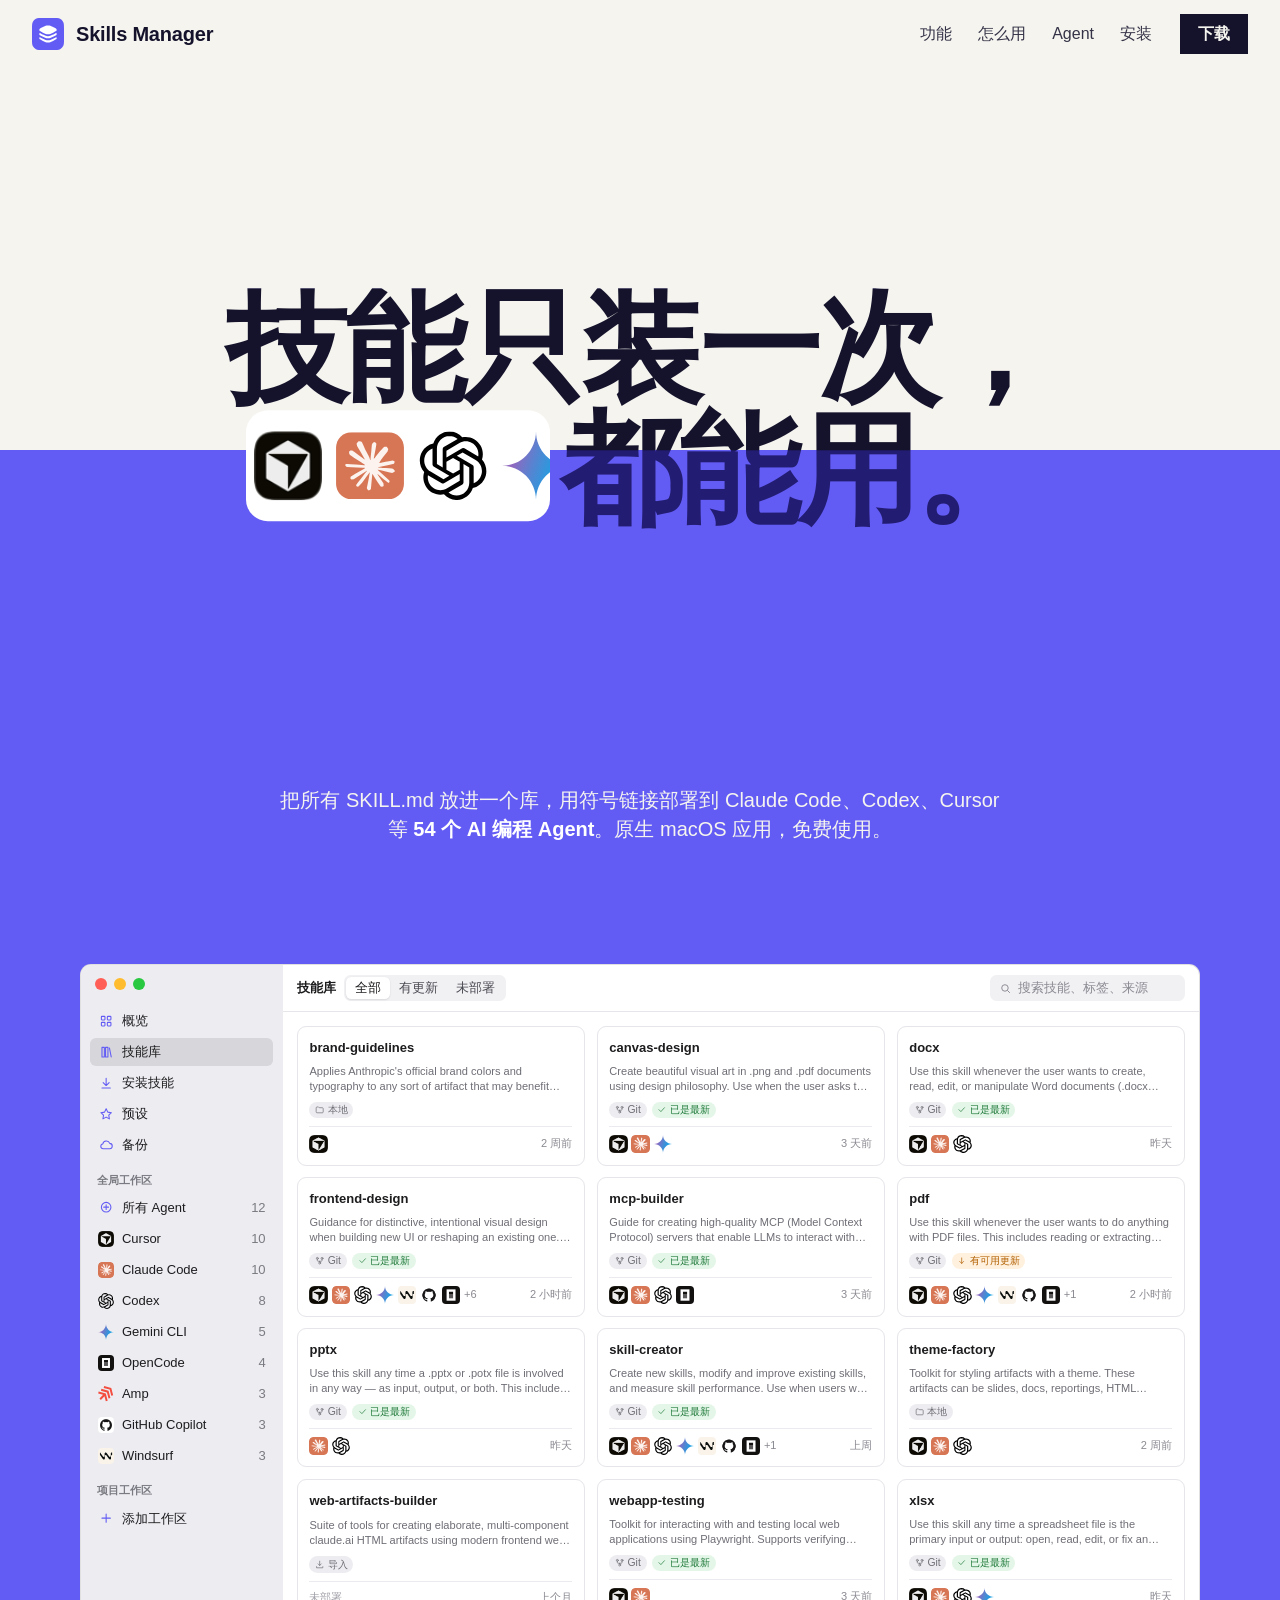
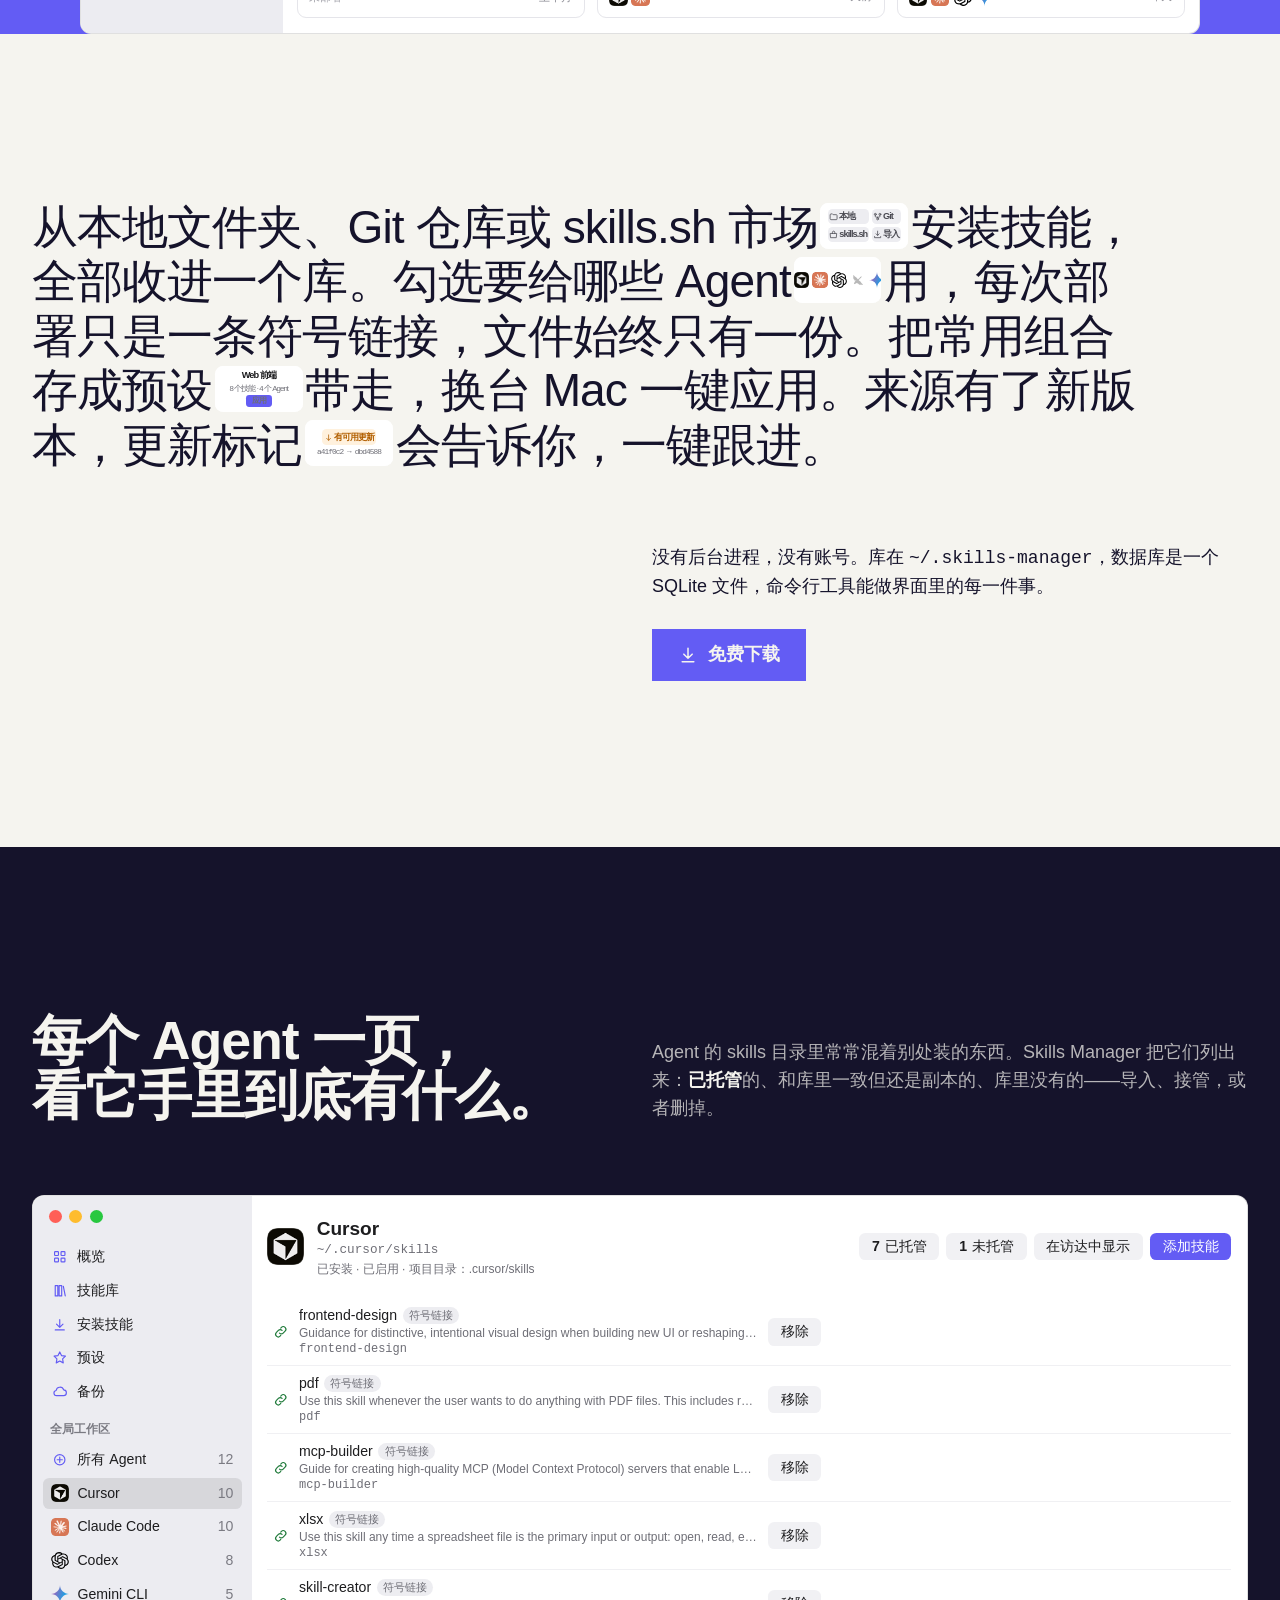
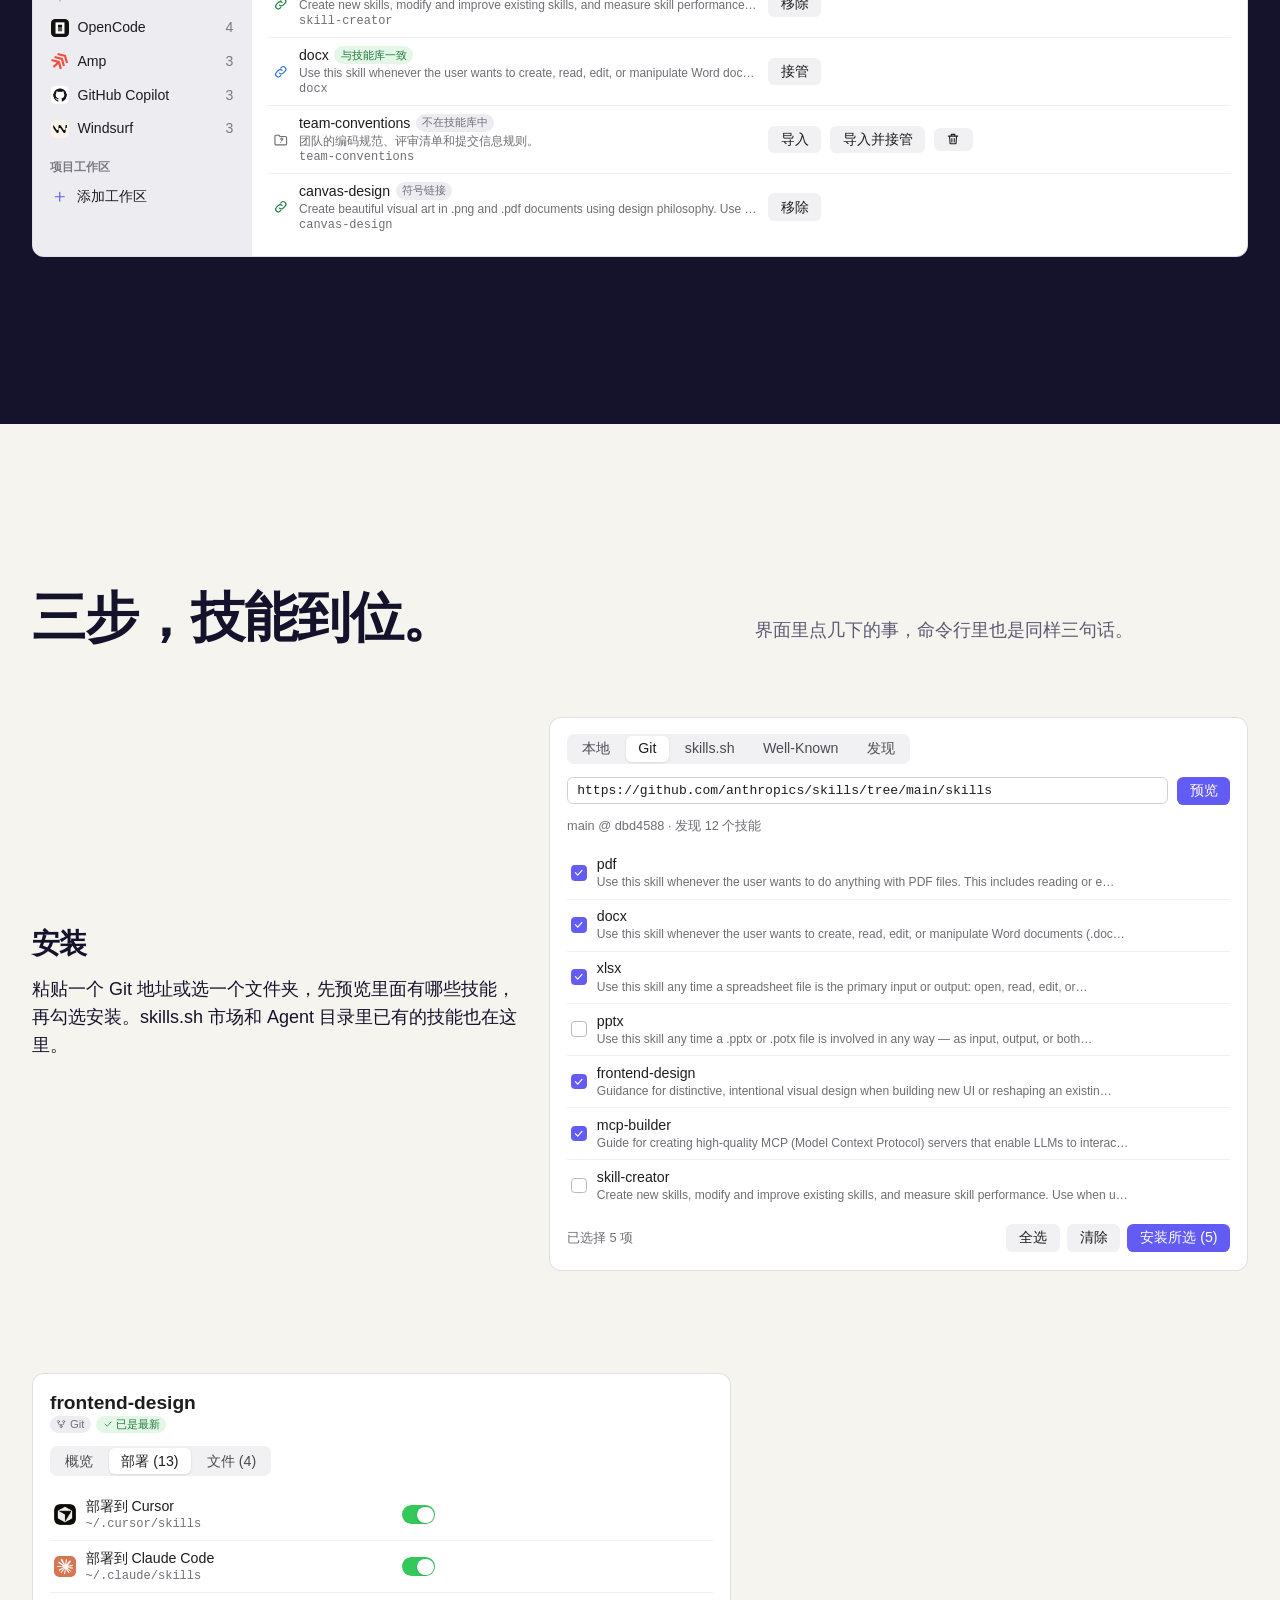
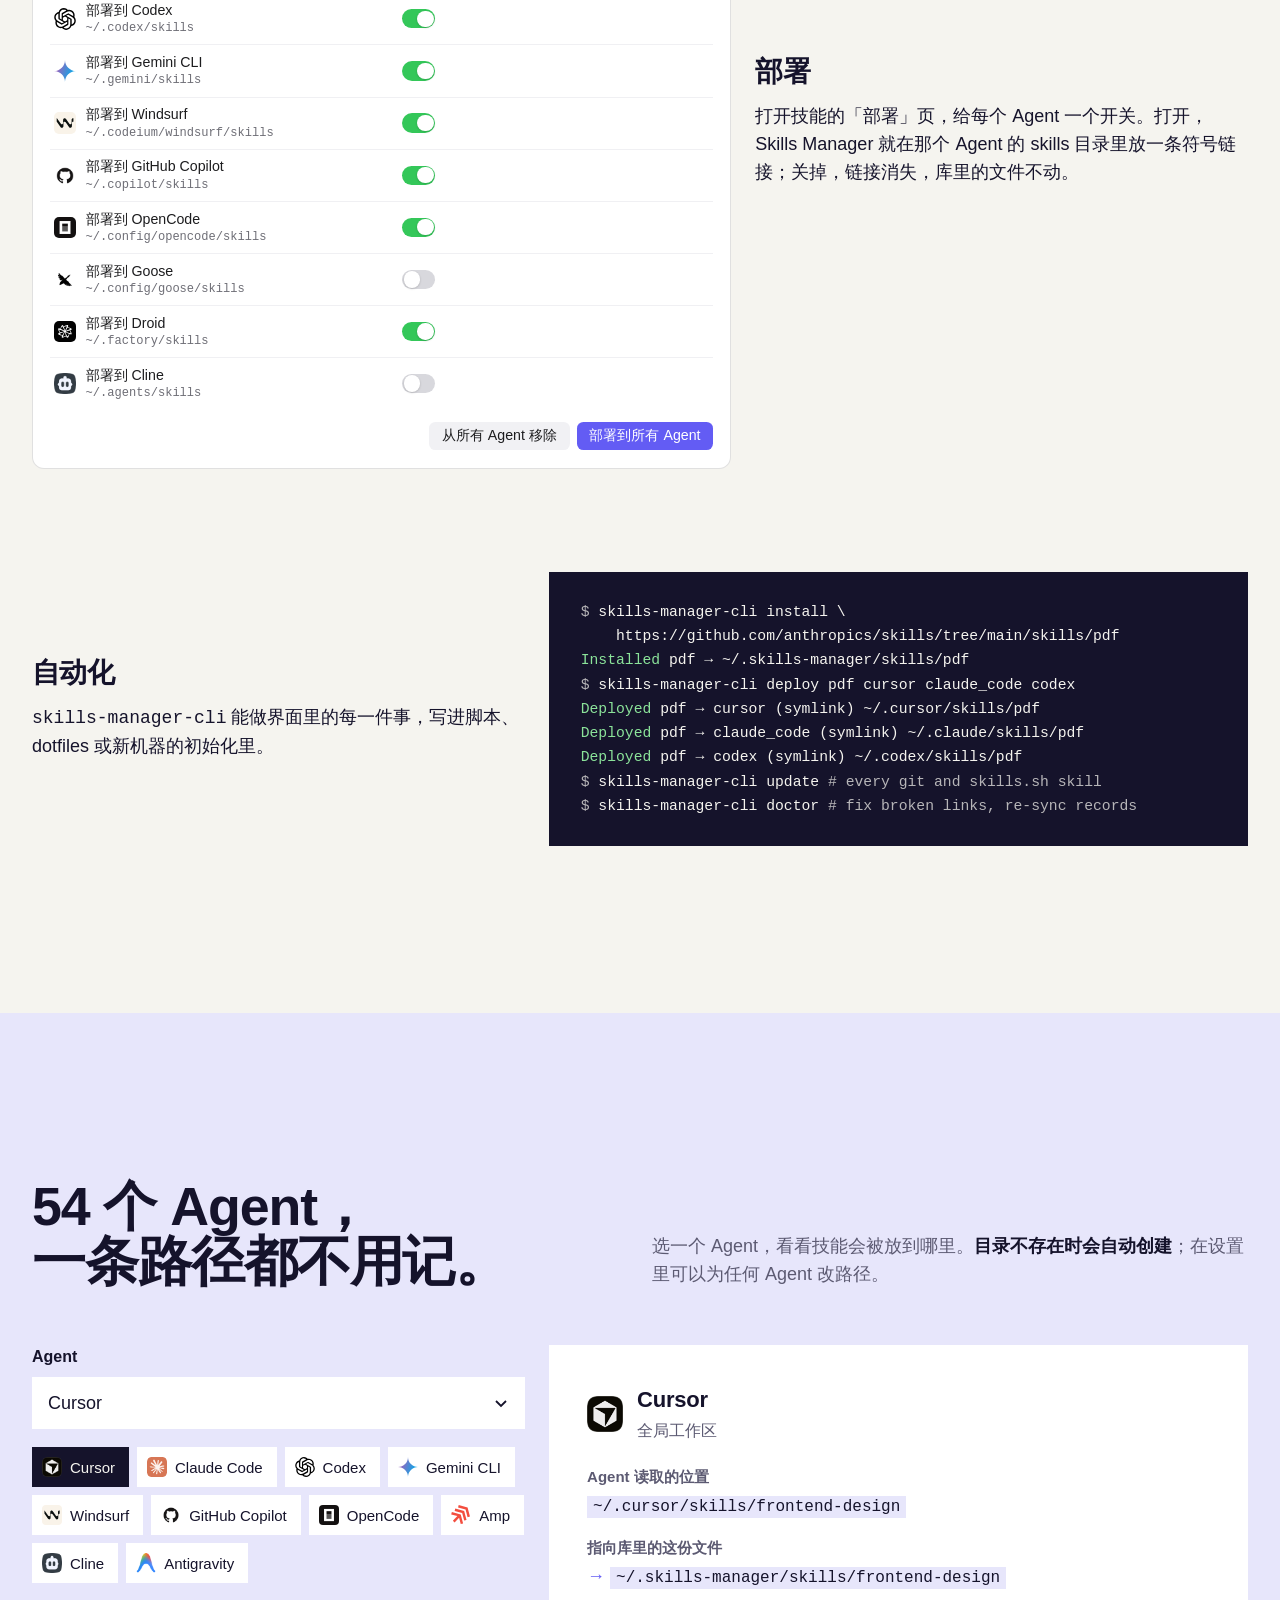
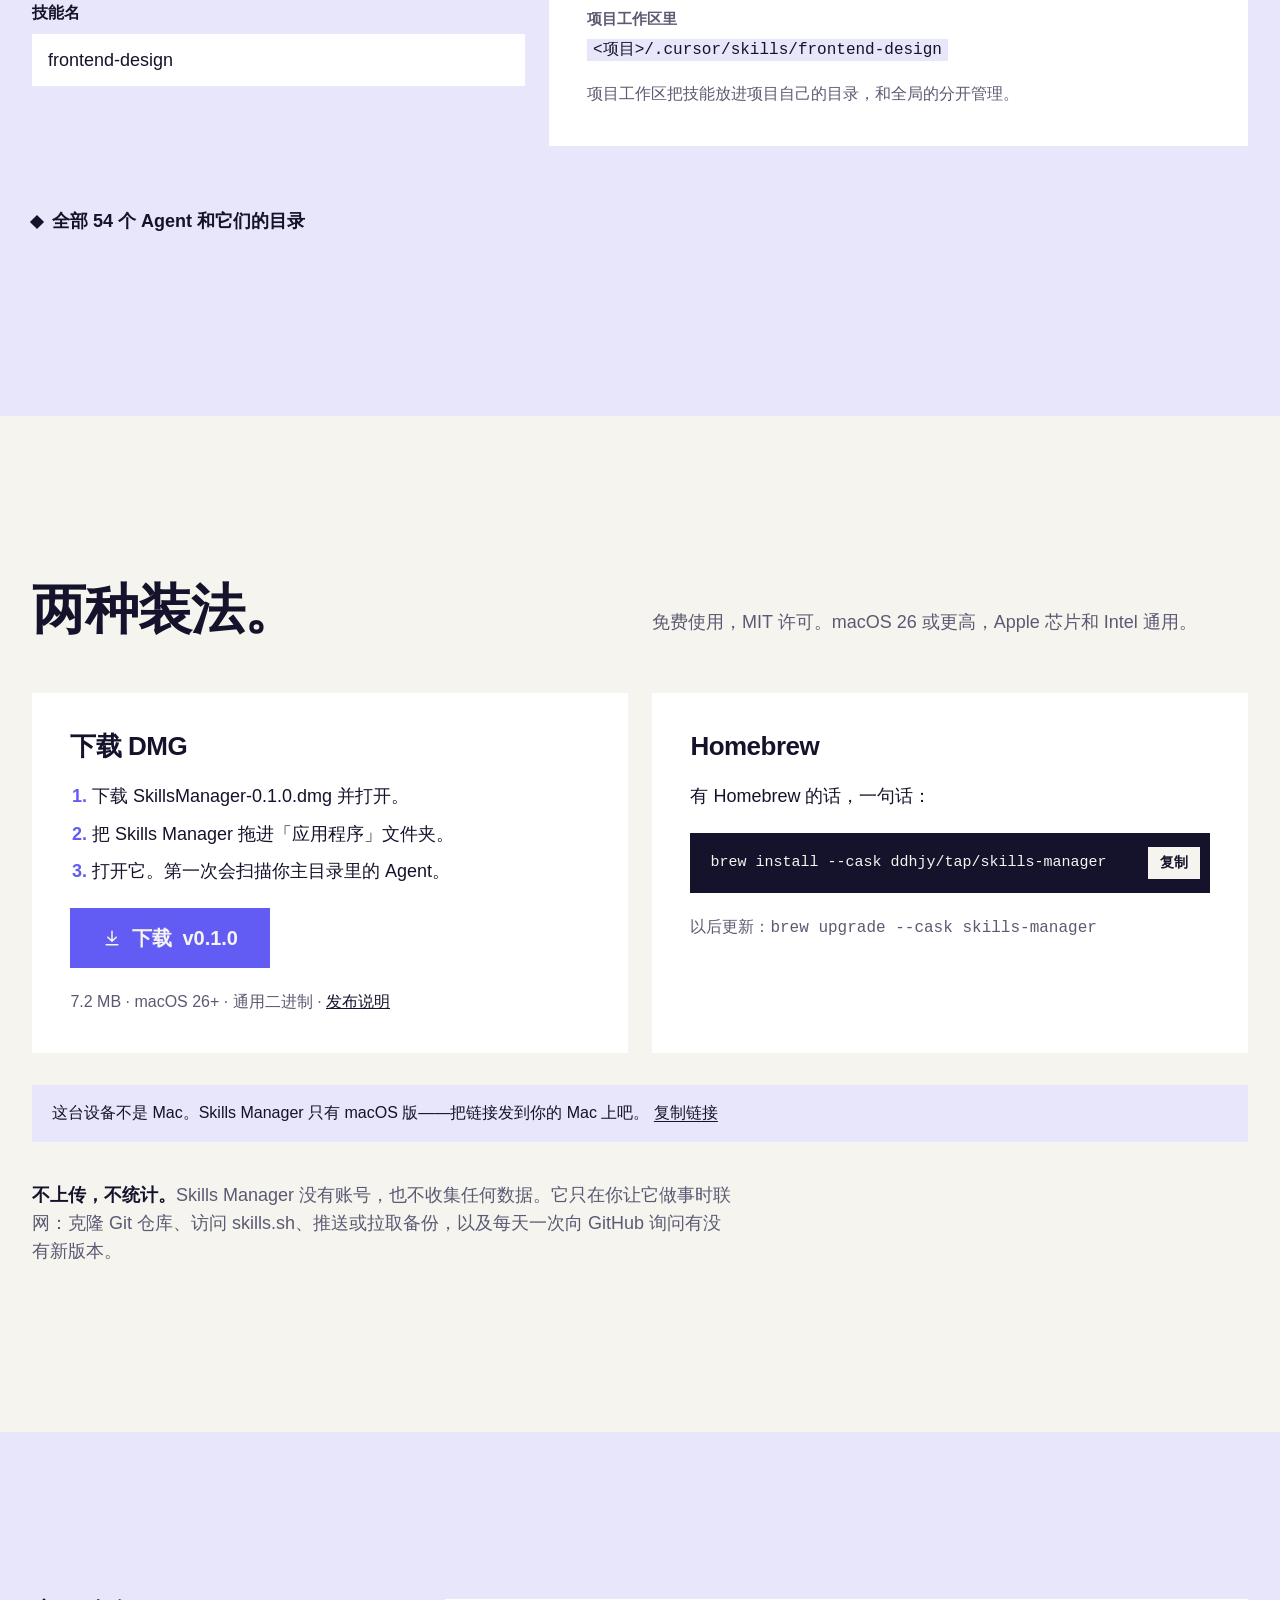
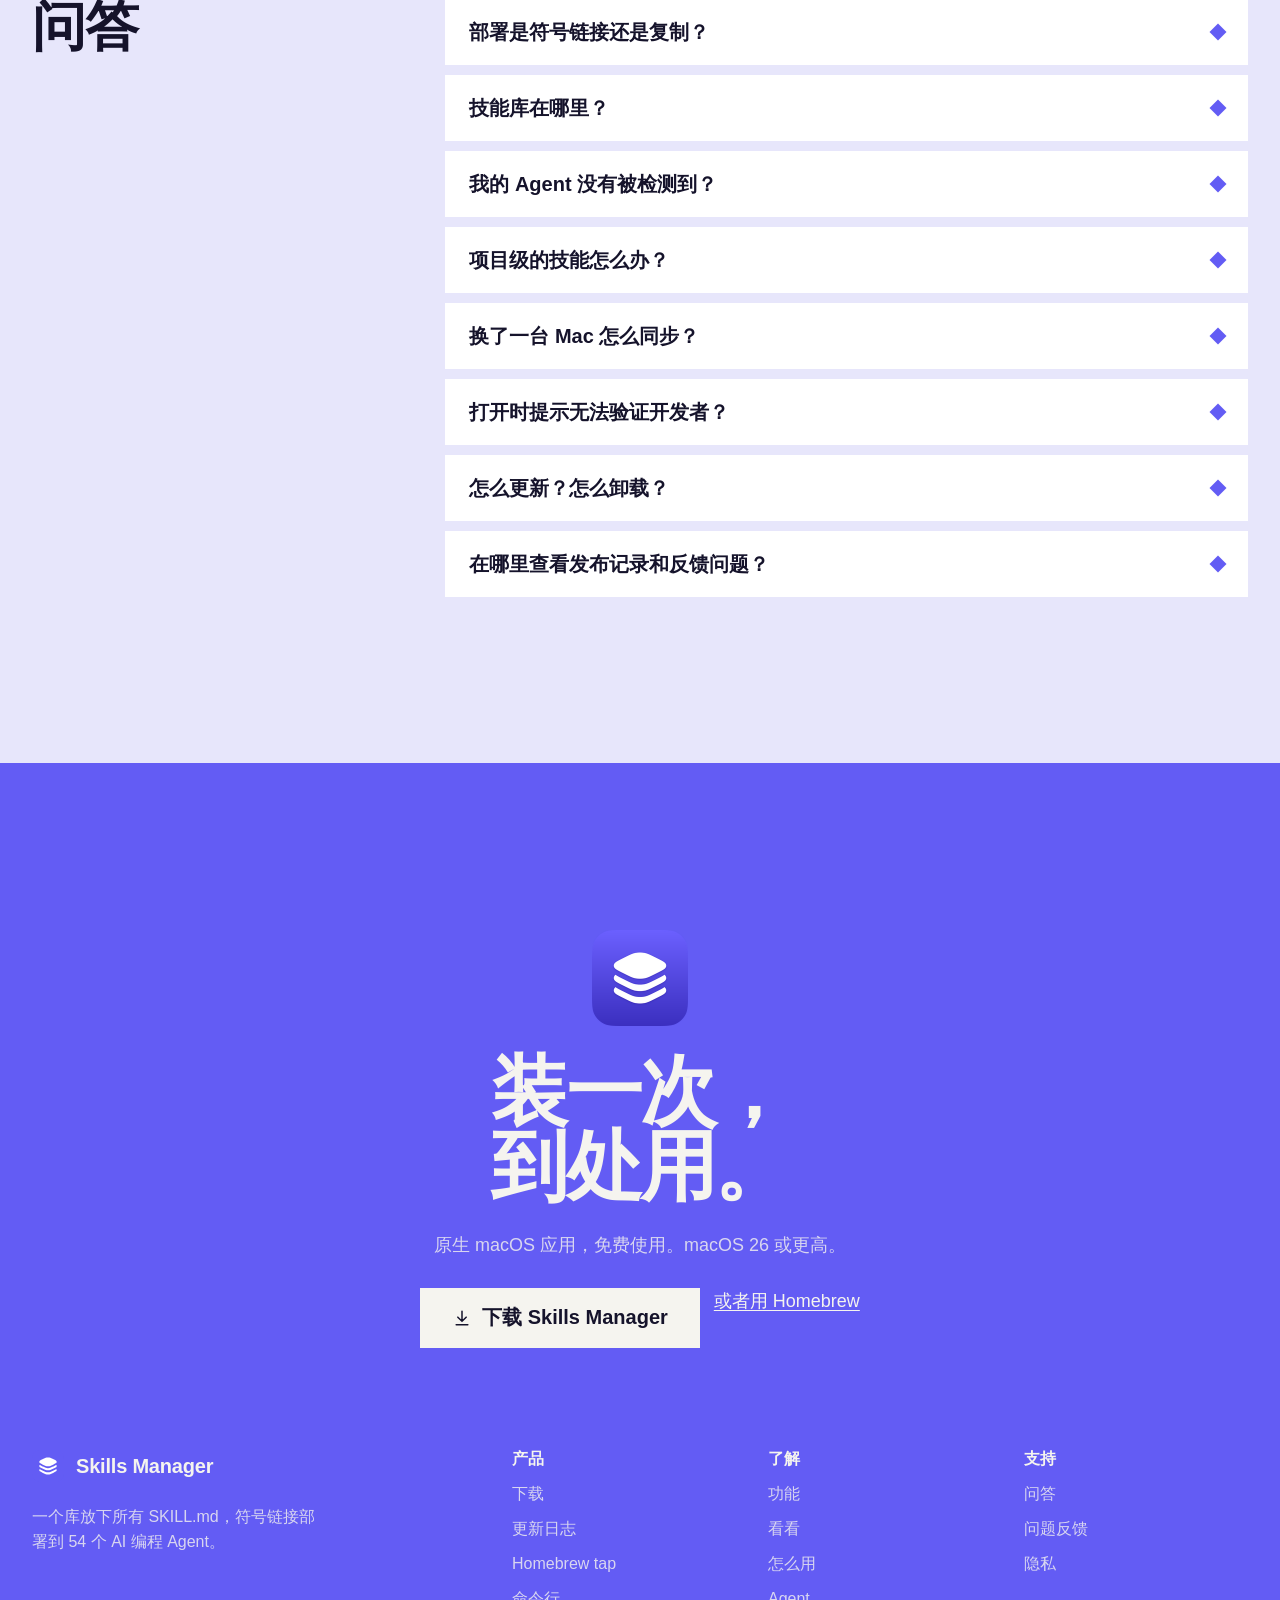
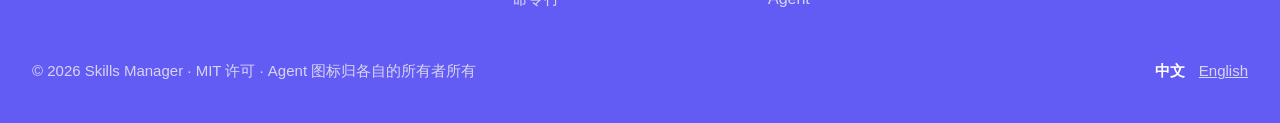
==== commit 84100727: "site: align public copy with private source distribution" ====
--- a/index.html
+++ b/index.html
@@ -4,7 +4,7 @@
 <meta charset="utf-8">
 <meta name="viewport" content="width=device-width, initial-scale=1, viewport-fit=cover">
 <title>Skills Manager — 技能只装一次，所有 Agent 都能用 · macOS</title>
-<meta name="description" content="Skills Manager 是一个原生 macOS 应用：把 AI 编程 Agent 的技能（SKILL.md 文件夹）收进一个库，用符号链接部署到 Claude Code、Codex、Cursor、Gemini CLI 等 54 个 Agent。免费开源。">
+<meta name="description" content="Skills Manager 是一个原生 macOS 应用：把 AI 编程 Agent 的技能（SKILL.md 文件夹）收进一个库，用符号链接部署到 Claude Code、Codex、Cursor、Gemini CLI 等 54 个 Agent。免费使用。">
 <meta name="color-scheme" content="light">
 <meta name="theme-color" content="#f5f4ef">
 <meta name="application-name" content="Skills Manager">
@@ -20,7 +20,7 @@
 <meta property="og:locale" content="zh_CN">
 <meta property="og:locale:alternate" content="en_US">
 <meta property="og:title" content="Skills Manager — 技能只装一次，所有 Agent 都能用">
-<meta property="og:description" content="一个库放下所有 SKILL.md，用符号链接部署到 54 个 AI 编程 Agent。原生 macOS 应用，免费开源。">
+<meta property="og:description" content="一个库放下所有 SKILL.md，用符号链接部署到 54 个 AI 编程 Agent。原生 macOS 应用，免费使用。">
 <meta property="og:url" content="https://skillsmanager.suixinapp.com/">
 <meta property="og:image" content="https://skillsmanager.suixinapp.com/assets/img/og.png">
 <meta property="og:image:width" content="1200">
@@ -28,7 +28,7 @@
 <meta property="og:image:alt" content="Skills Manager：标题「技能只装一次，都能用」横跨米白和紫色两块色域，句子里嵌着一排 Agent 图标">
 <meta name="twitter:card" content="summary_large_image">
 <meta name="twitter:title" content="Skills Manager — 技能只装一次，所有 Agent 都能用">
-<meta name="twitter:description" content="一个库放下所有 SKILL.md，用符号链接部署到 54 个 AI 编程 Agent。原生 macOS 应用，免费开源。">
+<meta name="twitter:description" content="一个库放下所有 SKILL.md，用符号链接部署到 54 个 AI 编程 Agent。原生 macOS 应用，免费使用。">
 <meta name="twitter:image" content="https://skillsmanager.suixinapp.com/assets/img/og.png">
 
 <link rel="icon" href="assets/img/favicon.svg" type="image/svg+xml">
@@ -92,7 +92,7 @@
   <div class="hero-title">
     <h1 id="hero-title"><span class="line">技能只装一次，</span><span class="line"><span class="slot" role="img" aria-label="所有 Agent"><span class="marquee" aria-hidden="true"><span class="track"><span class="tile"><img src="assets/img/agents/cursor.png" alt="" loading="lazy" decoding="async"></span><span class="tile"><img src="assets/img/agents/claude_code.svg" alt="" loading="lazy" decoding="async"></span><span class="tile"><img src="assets/img/agents/codex.svg" alt="" loading="lazy" decoding="async"></span><span class="tile"><img src="assets/img/agents/gemini_cli.svg" alt="" loading="lazy" decoding="async"></span><span class="tile"><img src="assets/img/agents/windsurf.svg" alt="" loading="lazy" decoding="async"></span><span class="tile"><img src="assets/img/agents/github_copilot.png" alt="" loading="lazy" decoding="async"></span><span class="tile"><img src="assets/img/agents/opencode.png" alt="" loading="lazy" decoding="async"></span><span class="tile"><img src="assets/img/agents/amp.svg" alt="" loading="lazy" decoding="async"></span><span class="tile"><img src="assets/img/agents/cline.png" alt="" loading="lazy" decoding="async"></span><span class="tile"><img src="assets/img/agents/antigravity.png" alt="" loading="lazy" decoding="async"></span><span class="tile"><img src="assets/img/agents/kilo_code.svg" alt="" loading="lazy" decoding="async"></span><span class="tile"><img src="assets/img/agents/roo_code.svg" alt="" loading="lazy" decoding="async"></span><span class="tile"><img src="assets/img/agents/goose.png" alt="" loading="lazy" decoding="async"></span><span class="tile"><img src="assets/img/agents/droid.svg" alt="" loading="lazy" decoding="async"></span><span class="tile"><img src="assets/img/agents/warp.svg" alt="" loading="lazy" decoding="async"></span><span class="tile"><img src="assets/img/agents/trae.svg" alt="" loading="lazy" decoding="async"></span><span class="tile"><img src="assets/img/agents/kiro.svg" alt="" loading="lazy" decoding="async"></span><span class="tile"><img src="assets/img/agents/qwen_code.png" alt="" loading="lazy" decoding="async"></span><span class="tile"><img src="assets/img/agents/zencoder.png" alt="" loading="lazy" decoding="async"></span><span class="tile"><img src="assets/img/agents/augment.svg" alt="" loading="lazy" decoding="async"></span><span class="tile"><img src="assets/img/agents/continue.png" alt="" loading="lazy" decoding="async"></span><span class="tile"><img src="assets/img/agents/junie.png" alt="" loading="lazy" decoding="async"></span><span class="tile"><img src="assets/img/agents/openhands.png" alt="" loading="lazy" decoding="async"></span><span class="tile"><img src="assets/img/agents/crush.png" alt="" loading="lazy" decoding="async"></span></span><span class="track"><span class="tile"><img src="assets/img/agents/cursor.png" alt="" loading="lazy" decoding="async"></span><span class="tile"><img src="assets/img/agents/claude_code.svg" alt="" loading="lazy" decoding="async"></span><span class="tile"><img src="assets/img/agents/codex.svg" alt="" loading="lazy" decoding="async"></span><span class="tile"><img src="assets/img/agents/gemini_cli.svg" alt="" loading="lazy" decoding="async"></span><span class="tile"><img src="assets/img/agents/windsurf.svg" alt="" loading="lazy" decoding="async"></span><span class="tile"><img src="assets/img/agents/github_copilot.png" alt="" loading="lazy" decoding="async"></span><span class="tile"><img src="assets/img/agents/opencode.png" alt="" loading="lazy" decoding="async"></span><span class="tile"><img src="assets/img/agents/amp.svg" alt="" loading="lazy" decoding="async"></span><span class="tile"><img src="assets/img/agents/cline.png" alt="" loading="lazy" decoding="async"></span><span class="tile"><img src="assets/img/agents/antigravity.png" alt="" loading="lazy" decoding="async"></span><span class="tile"><img src="assets/img/agents/kilo_code.svg" alt="" loading="lazy" decoding="async"></span><span class="tile"><img src="assets/img/agents/roo_code.svg" alt="" loading="lazy" decoding="async"></span><span class="tile"><img src="assets/img/agents/goose.png" alt="" loading="lazy" decoding="async"></span><span class="tile"><img src="assets/img/agents/droid.svg" alt="" loading="lazy" decoding="async"></span><span class="tile"><img src="assets/img/agents/warp.svg" alt="" loading="lazy" decoding="async"></span><span class="tile"><img src="assets/img/agents/trae.svg" alt="" loading="lazy" decoding="async"></span><span class="tile"><img src="assets/img/agents/kiro.svg" alt="" loading="lazy" decoding="async"></span><span class="tile"><img src="assets/img/agents/qwen_code.png" alt="" loading="lazy" decoding="async"></span><span class="tile"><img src="assets/img/agents/zencoder.png" alt="" loading="lazy" decoding="async"></span><span class="tile"><img src="assets/img/agents/augment.svg" alt="" loading="lazy" decoding="async"></span><span class="tile"><img src="assets/img/agents/continue.png" alt="" loading="lazy" decoding="async"></span><span class="tile"><img src="assets/img/agents/junie.png" alt="" loading="lazy" decoding="async"></span><span class="tile"><img src="assets/img/agents/openhands.png" alt="" loading="lazy" decoding="async"></span><span class="tile"><img src="assets/img/agents/crush.png" alt="" loading="lazy" decoding="async"></span></span></span></span>都能用。</span></h1>
   </div>
-  <p class="hero-sub">把所有 SKILL.md 放进一个库，用符号链接部署到 Claude Code、Codex、Cursor 等 <strong>54 个 AI 编程 Agent</strong>。原生 macOS 应用，免费开源。</p>
+  <p class="hero-sub">把所有 SKILL.md 放进一个库，用符号链接部署到 Claude Code、Codex、Cursor 等 <strong>54 个 AI 编程 Agent</strong>。原生 macOS 应用，免费使用。</p>
 </section>
 
 <div class="stage" data-field="violet">
@@ -158,7 +158,7 @@
 
 <section id="install" class="section install grid" data-field="paper">
   <h2>两种装法。</h2>
-  <div class="lede"><p>免费，开源，MIT 许可。macOS 26 或更高，Apple 芯片和 Intel 通用。</p></div>
+  <div class="lede"><p>免费使用，MIT 许可。macOS 26 或更高，Apple 芯片和 Intel 通用。</p></div>
   <div class="way reveal">
     <h3>下载 DMG</h3>
     <ol class="way-steps"><li>下载 <span data-dmg-name>SkillsManager-0.1.0.dmg</span> 并打开。</li><li>把 Skills Manager 拖进「应用程序」文件夹。</li><li>打开它。第一次会扫描你主目录里的 Agent。</li></ol>
@@ -186,7 +186,7 @@
   <div class="footer-cta">
     <img src="assets/img/icon-192.png" width="96" height="96" alt="" loading="lazy" decoding="async">
     <h2>装一次，<br>到处用。</h2>
-    <p>原生 macOS 应用，免费开源。macOS 26 或更高。</p>
+    <p>原生 macOS 应用，免费使用。macOS 26 或更高。</p>
     <div class="cta">
       <a class="btn btn-paper btn-lg" data-download-dmg href="/download/SkillsManager-0.1.0.dmg"><svg viewBox="0 0 24 24" aria-hidden="true" class="i"><path d="M12 4v12m-5-5 5 5 5-5M5 20h14"/></svg>下载 Skills Manager</a>
       <a class="link-btn" href="#install">或者用 Homebrew</a>
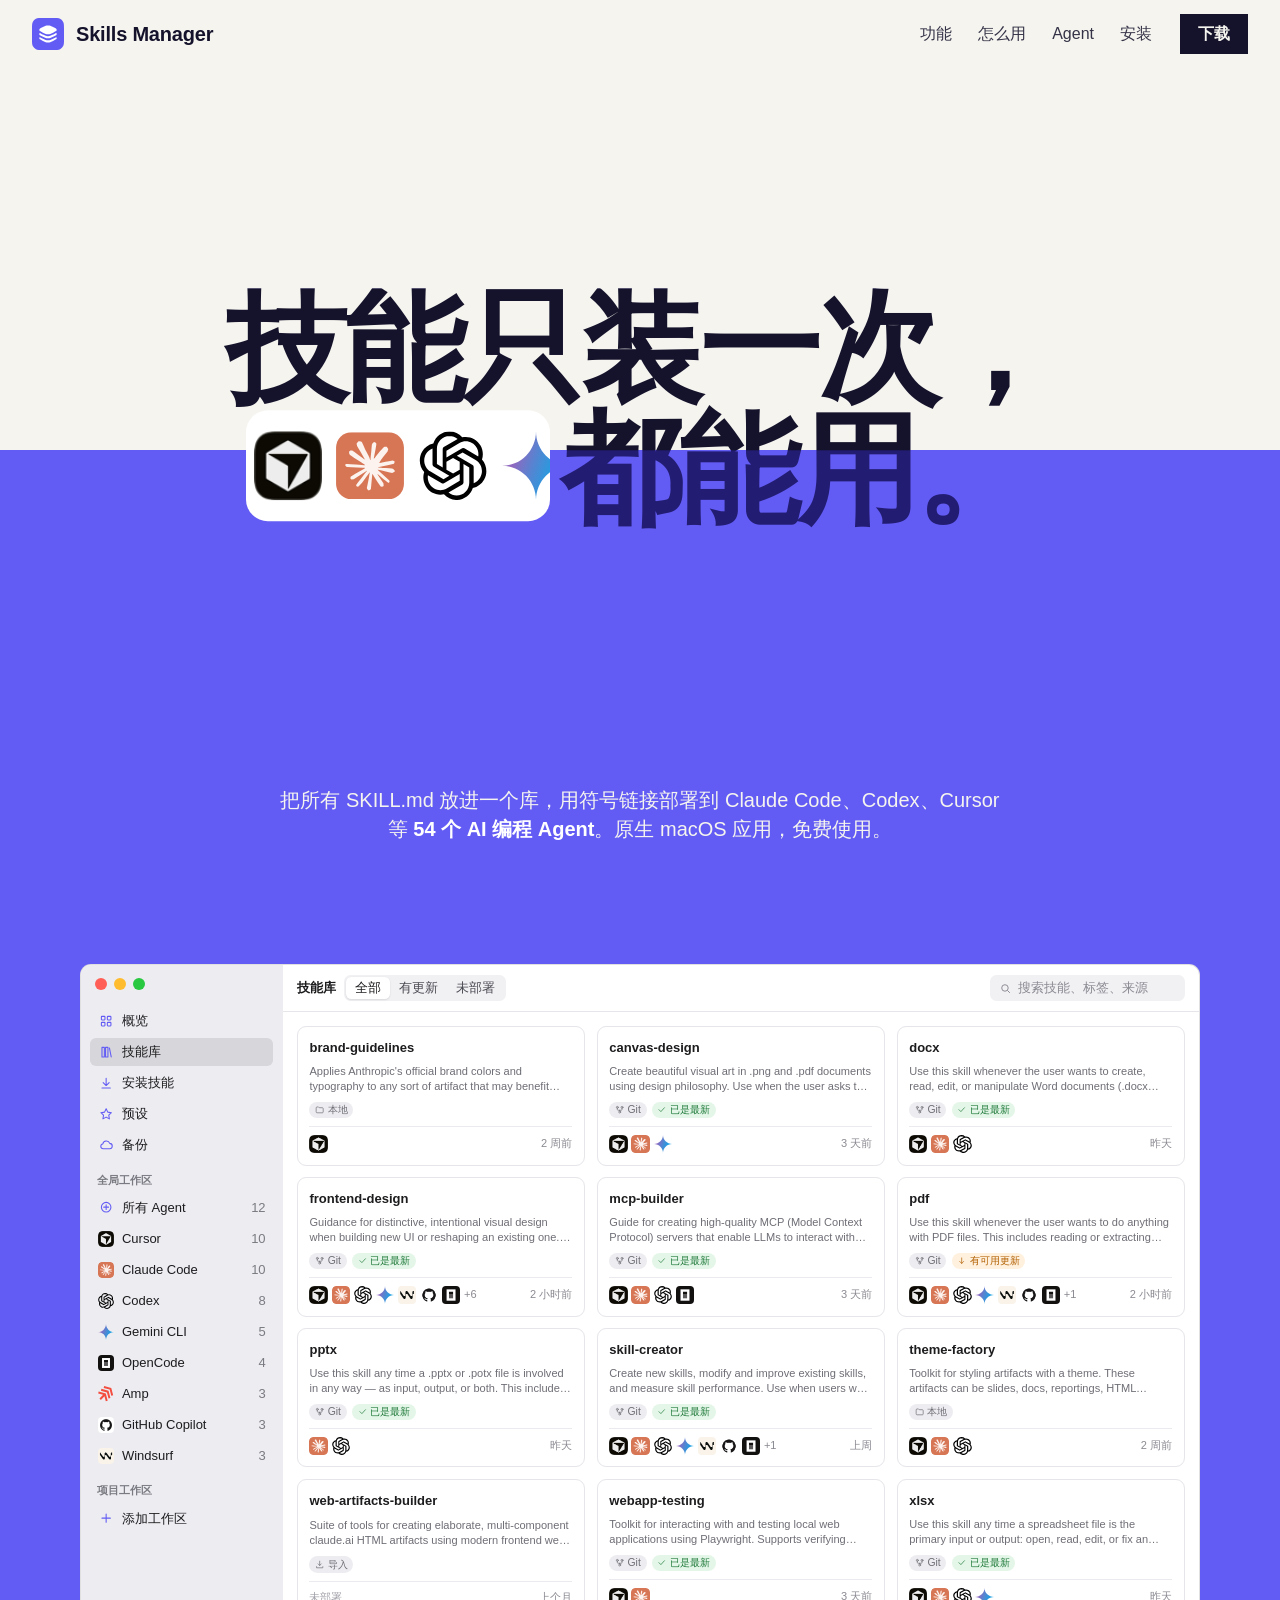
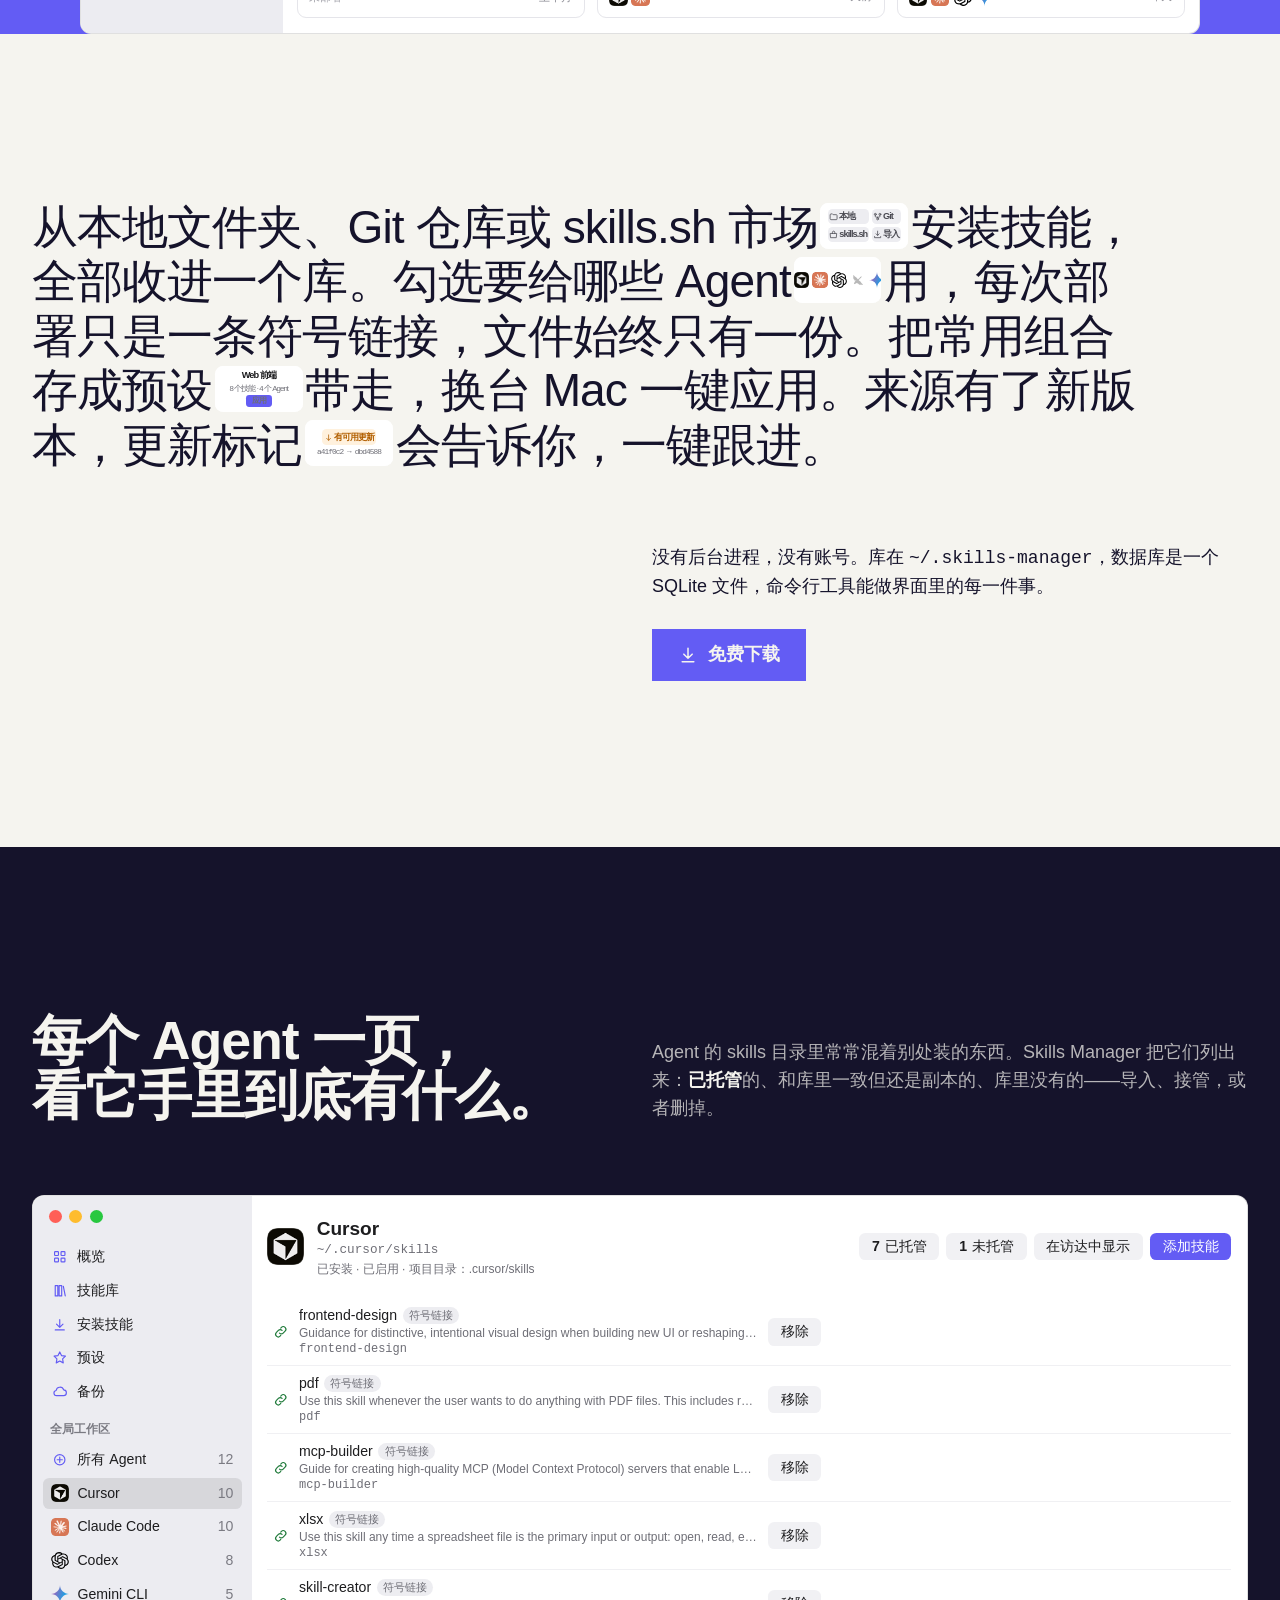
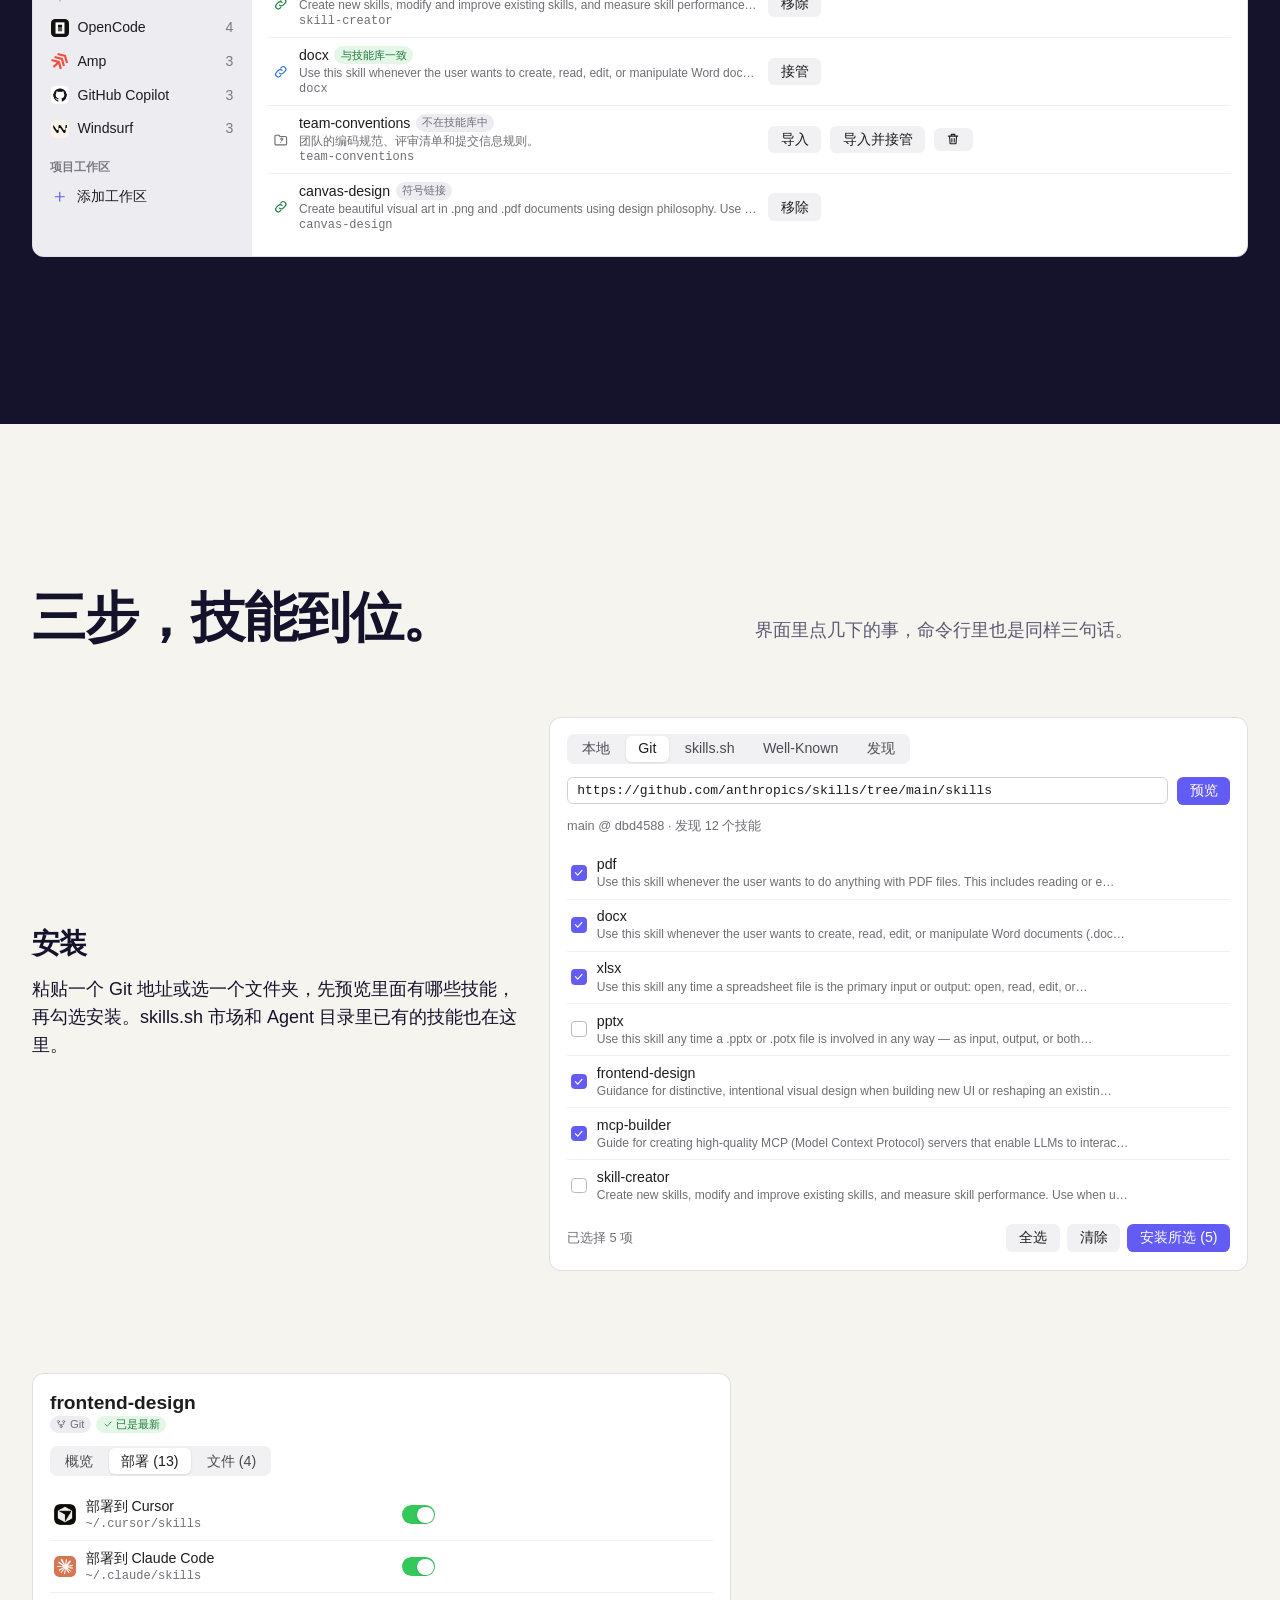
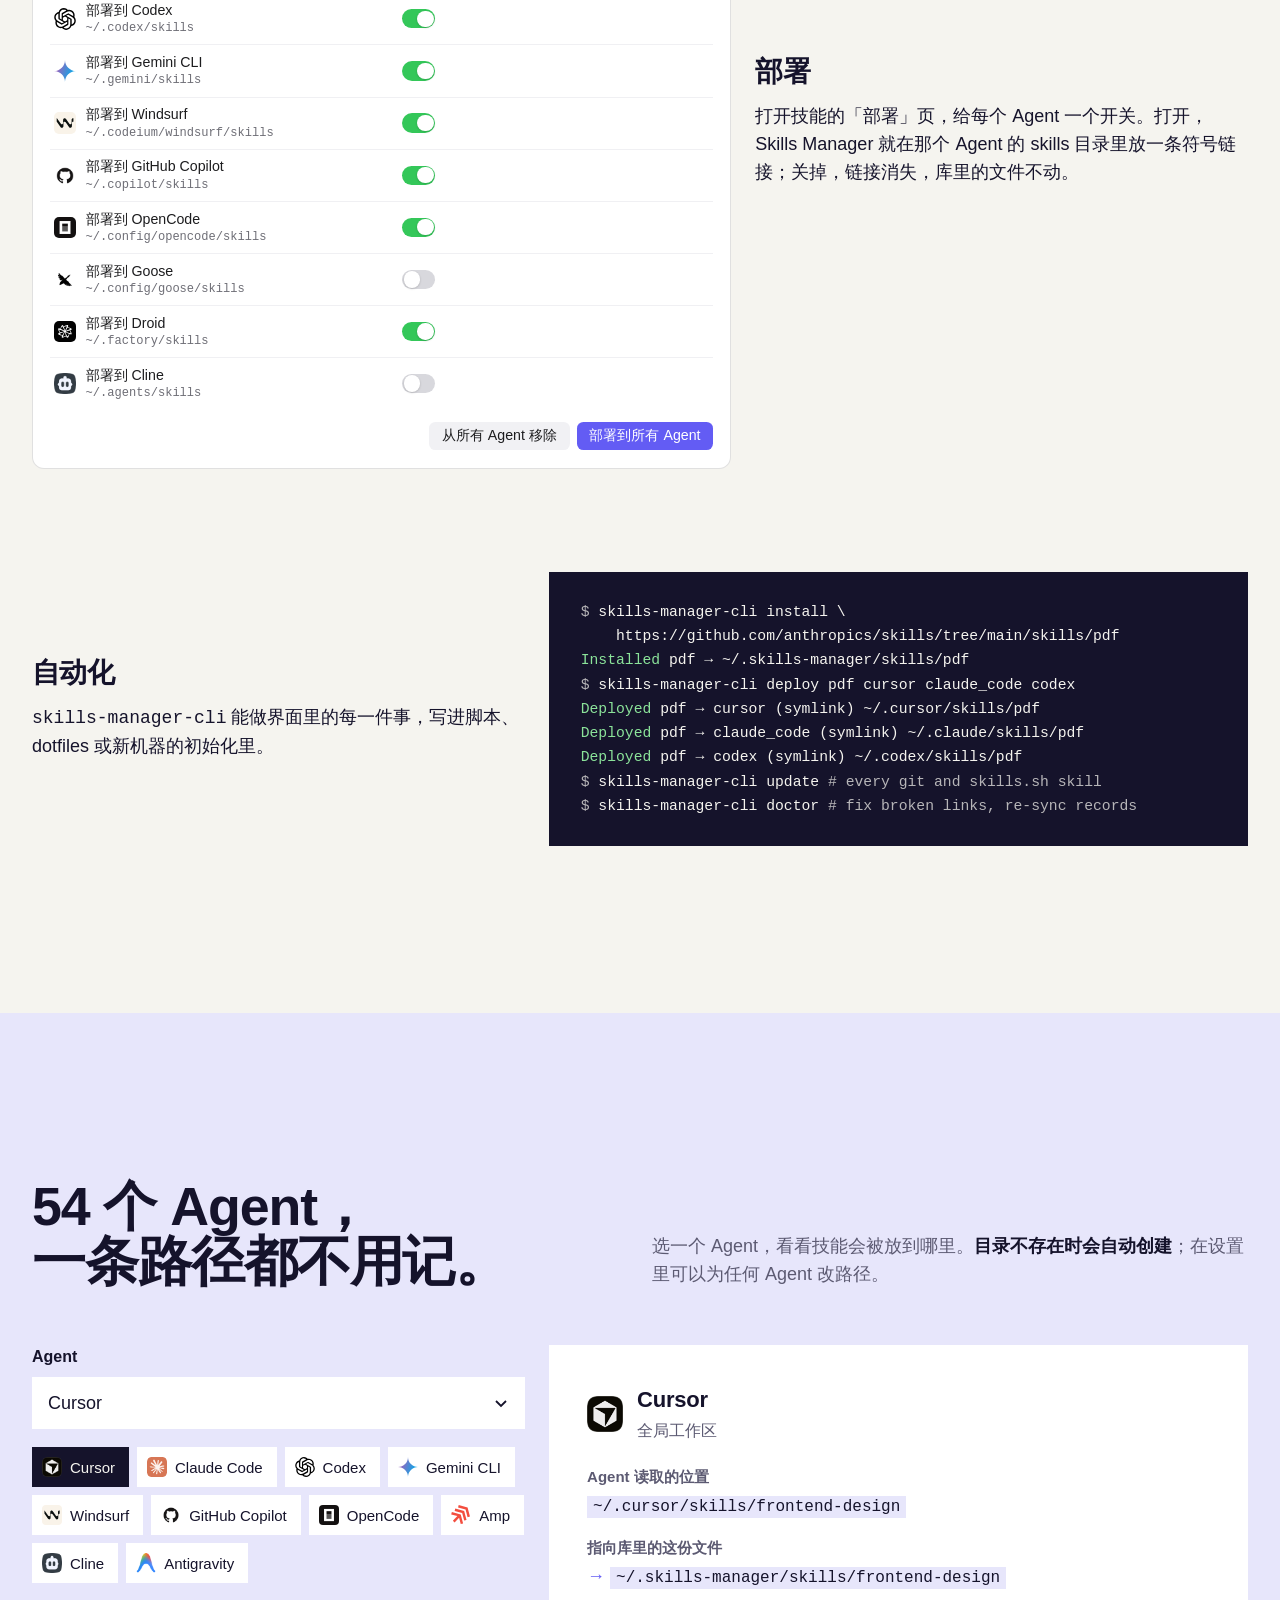
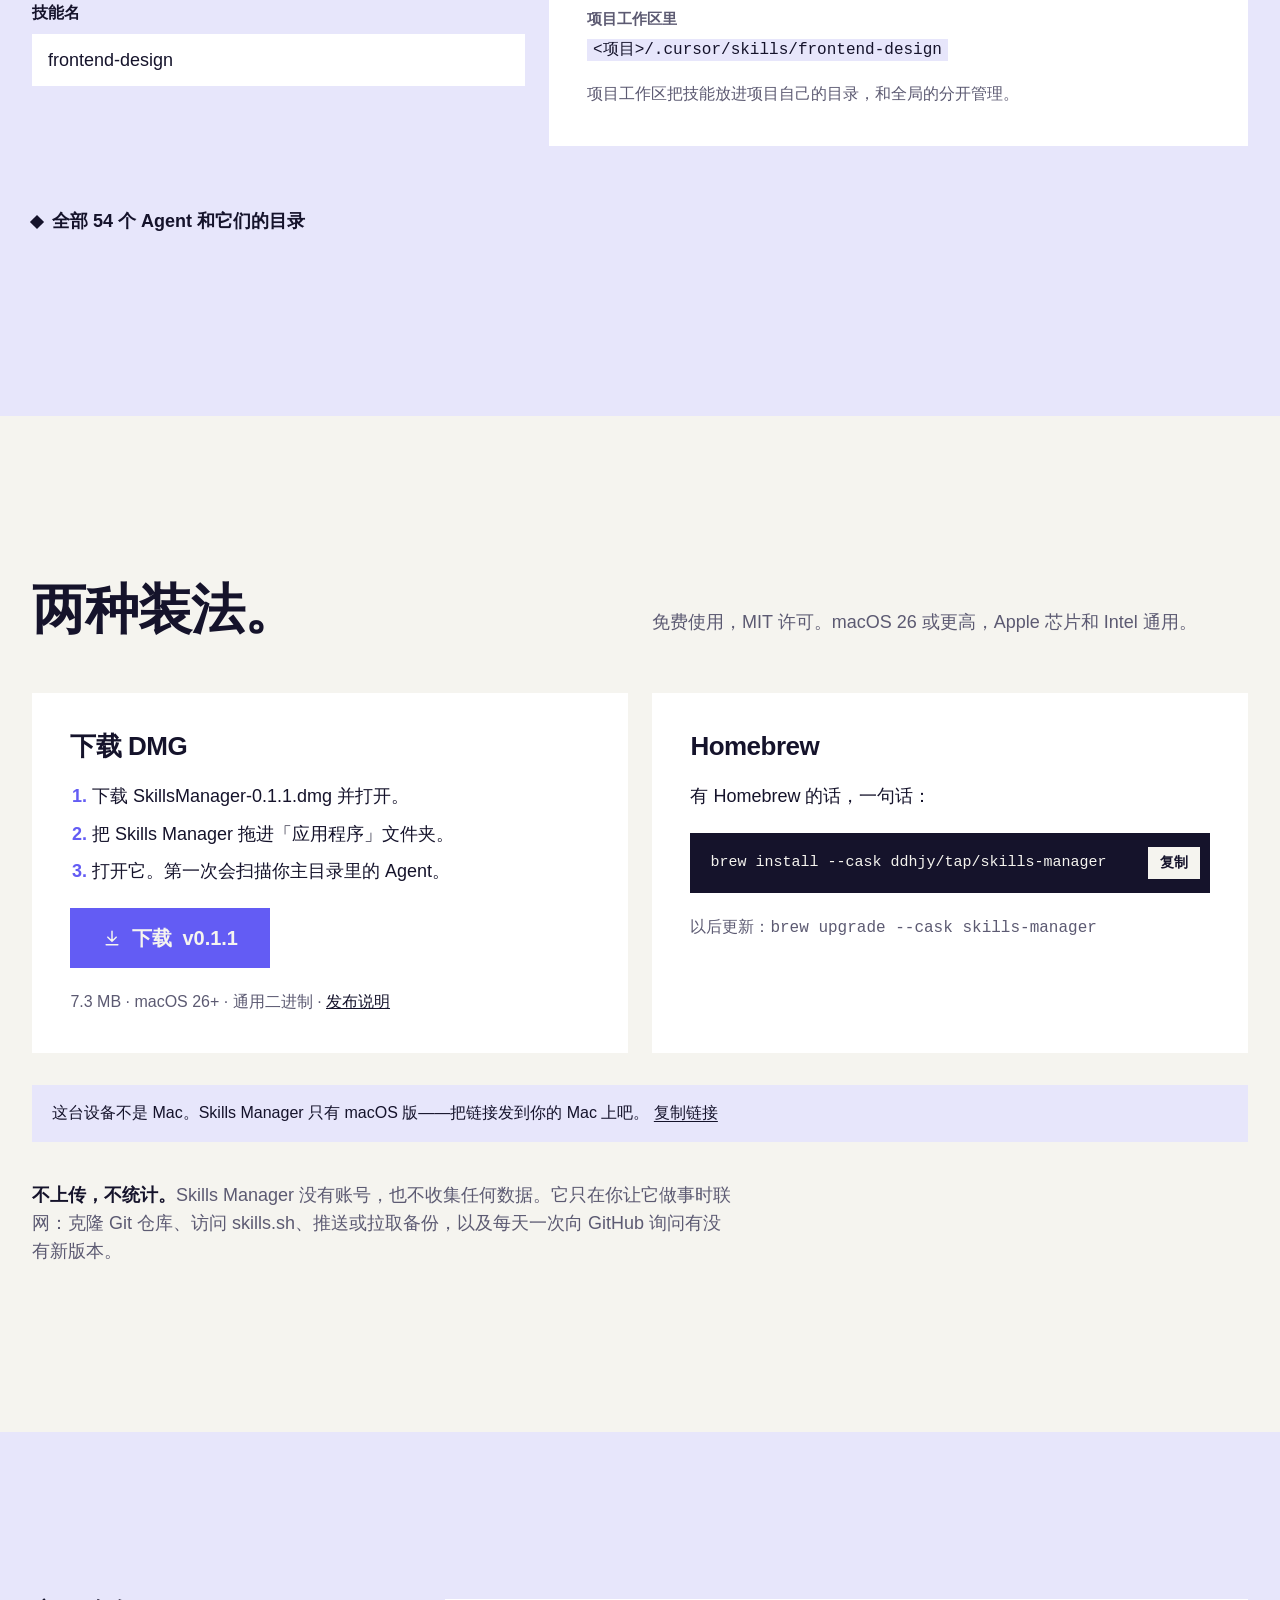
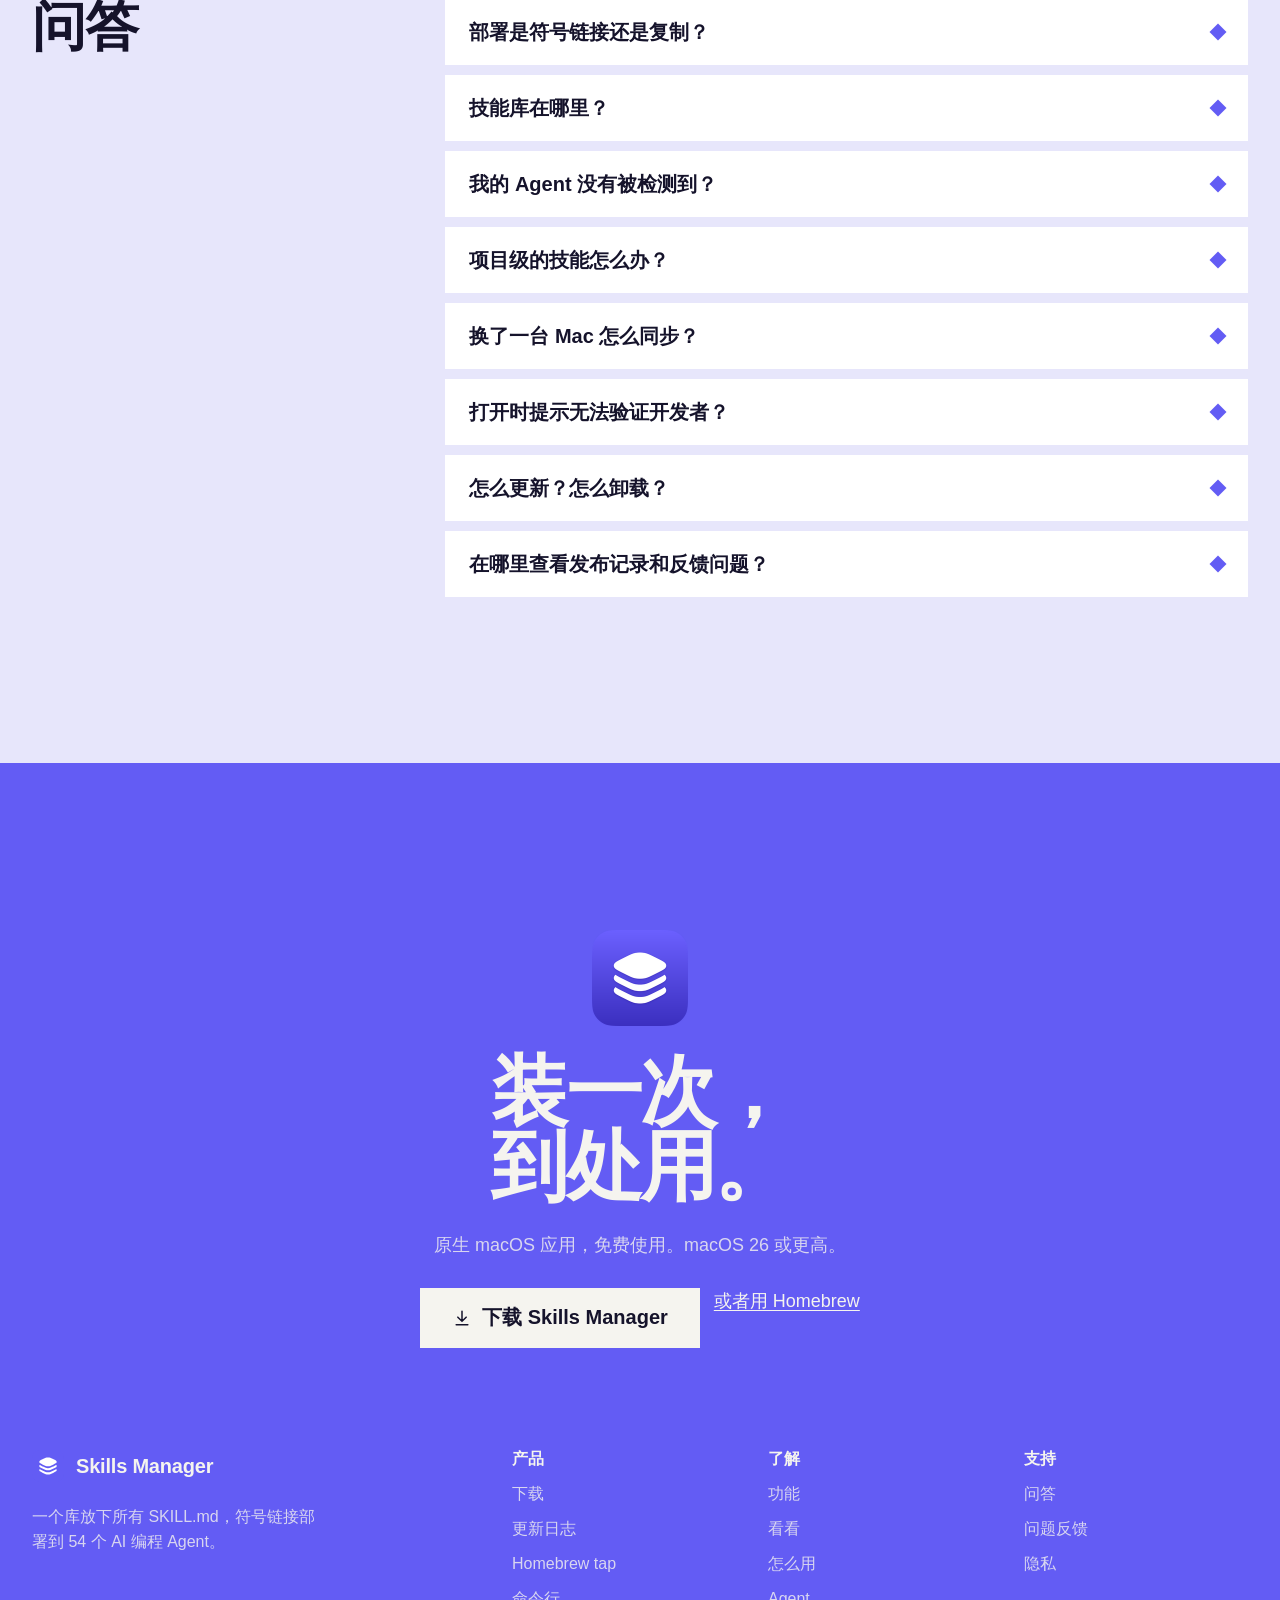
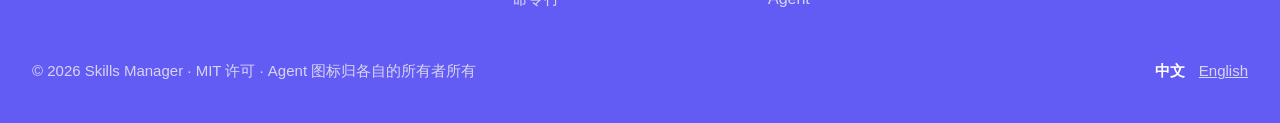
==== commit 973794ab: "site: v0.1.1" ====
--- a/index.html
+++ b/index.html
@@ -49,7 +49,7 @@
   "operatingSystem": "macOS 26",
   "applicationCategory": "DeveloperApplication",
   "description": "原生 macOS 应用：把 AI 编程 Agent 的技能（SKILL.md 文件夹）收进一个库，用符号链接部署到 Claude Code、Codex、Cursor、Gemini CLI 等 54 个 Agent。",
-  "softwareVersion": "0.1.0",
+  "softwareVersion": "0.1.1",
   "downloadUrl": "https://github.com/ddhjy/skills-manager-releases/releases/latest",
   "releaseNotes": "https://github.com/ddhjy/skills-manager-releases/releases",
   "offers": {
@@ -161,9 +161,9 @@
   <div class="lede"><p>免费使用，MIT 许可。macOS 26 或更高，Apple 芯片和 Intel 通用。</p></div>
   <div class="way reveal">
     <h3>下载 DMG</h3>
-    <ol class="way-steps"><li>下载 <span data-dmg-name>SkillsManager-0.1.0.dmg</span> 并打开。</li><li>把 Skills Manager 拖进「应用程序」文件夹。</li><li>打开它。第一次会扫描你主目录里的 Agent。</li></ol>
-    <div><a class="btn btn-violet btn-lg" data-download-dmg href="/download/SkillsManager-0.1.0.dmg"><svg viewBox="0 0 24 24" aria-hidden="true" class="i"><path d="M12 4v12m-5-5 5 5 5-5M5 20h14"/></svg>下载 <span data-version>v0.1.0</span></a></div>
-    <p class="way-meta"><span data-dmg-size>7.2 MB</span> · macOS 26+ · 通用二进制 · <a data-release-link href="https://github.com/ddhjy/skills-manager-releases/releases/latest">发布说明</a></p>
+    <ol class="way-steps"><li>下载 <span data-dmg-name>SkillsManager-0.1.1.dmg</span> 并打开。</li><li>把 Skills Manager 拖进「应用程序」文件夹。</li><li>打开它。第一次会扫描你主目录里的 Agent。</li></ol>
+    <div><a class="btn btn-violet btn-lg" data-download-dmg href="/download/SkillsManager-0.1.1.dmg"><svg viewBox="0 0 24 24" aria-hidden="true" class="i"><path d="M12 4v12m-5-5 5 5 5-5M5 20h14"/></svg>下载 <span data-version>v0.1.1</span></a></div>
+    <p class="way-meta"><span data-dmg-size>7.3 MB</span> · macOS 26+ · 通用二进制 · <a data-release-link href="https://github.com/ddhjy/skills-manager-releases/releases/latest">发布说明</a></p>
   </div>
   <div class="way reveal" style="--d:120ms">
     <h3>Homebrew</h3>
@@ -188,7 +188,7 @@
     <h2>装一次，<br>到处用。</h2>
     <p>原生 macOS 应用，免费使用。macOS 26 或更高。</p>
     <div class="cta">
-      <a class="btn btn-paper btn-lg" data-download-dmg href="/download/SkillsManager-0.1.0.dmg"><svg viewBox="0 0 24 24" aria-hidden="true" class="i"><path d="M12 4v12m-5-5 5 5 5-5M5 20h14"/></svg>下载 Skills Manager</a>
+      <a class="btn btn-paper btn-lg" data-download-dmg href="/download/SkillsManager-0.1.1.dmg"><svg viewBox="0 0 24 24" aria-hidden="true" class="i"><path d="M12 4v12m-5-5 5 5 5-5M5 20h14"/></svg>下载 Skills Manager</a>
       <a class="link-btn" href="#install">或者用 Homebrew</a>
     </div>
   </div>
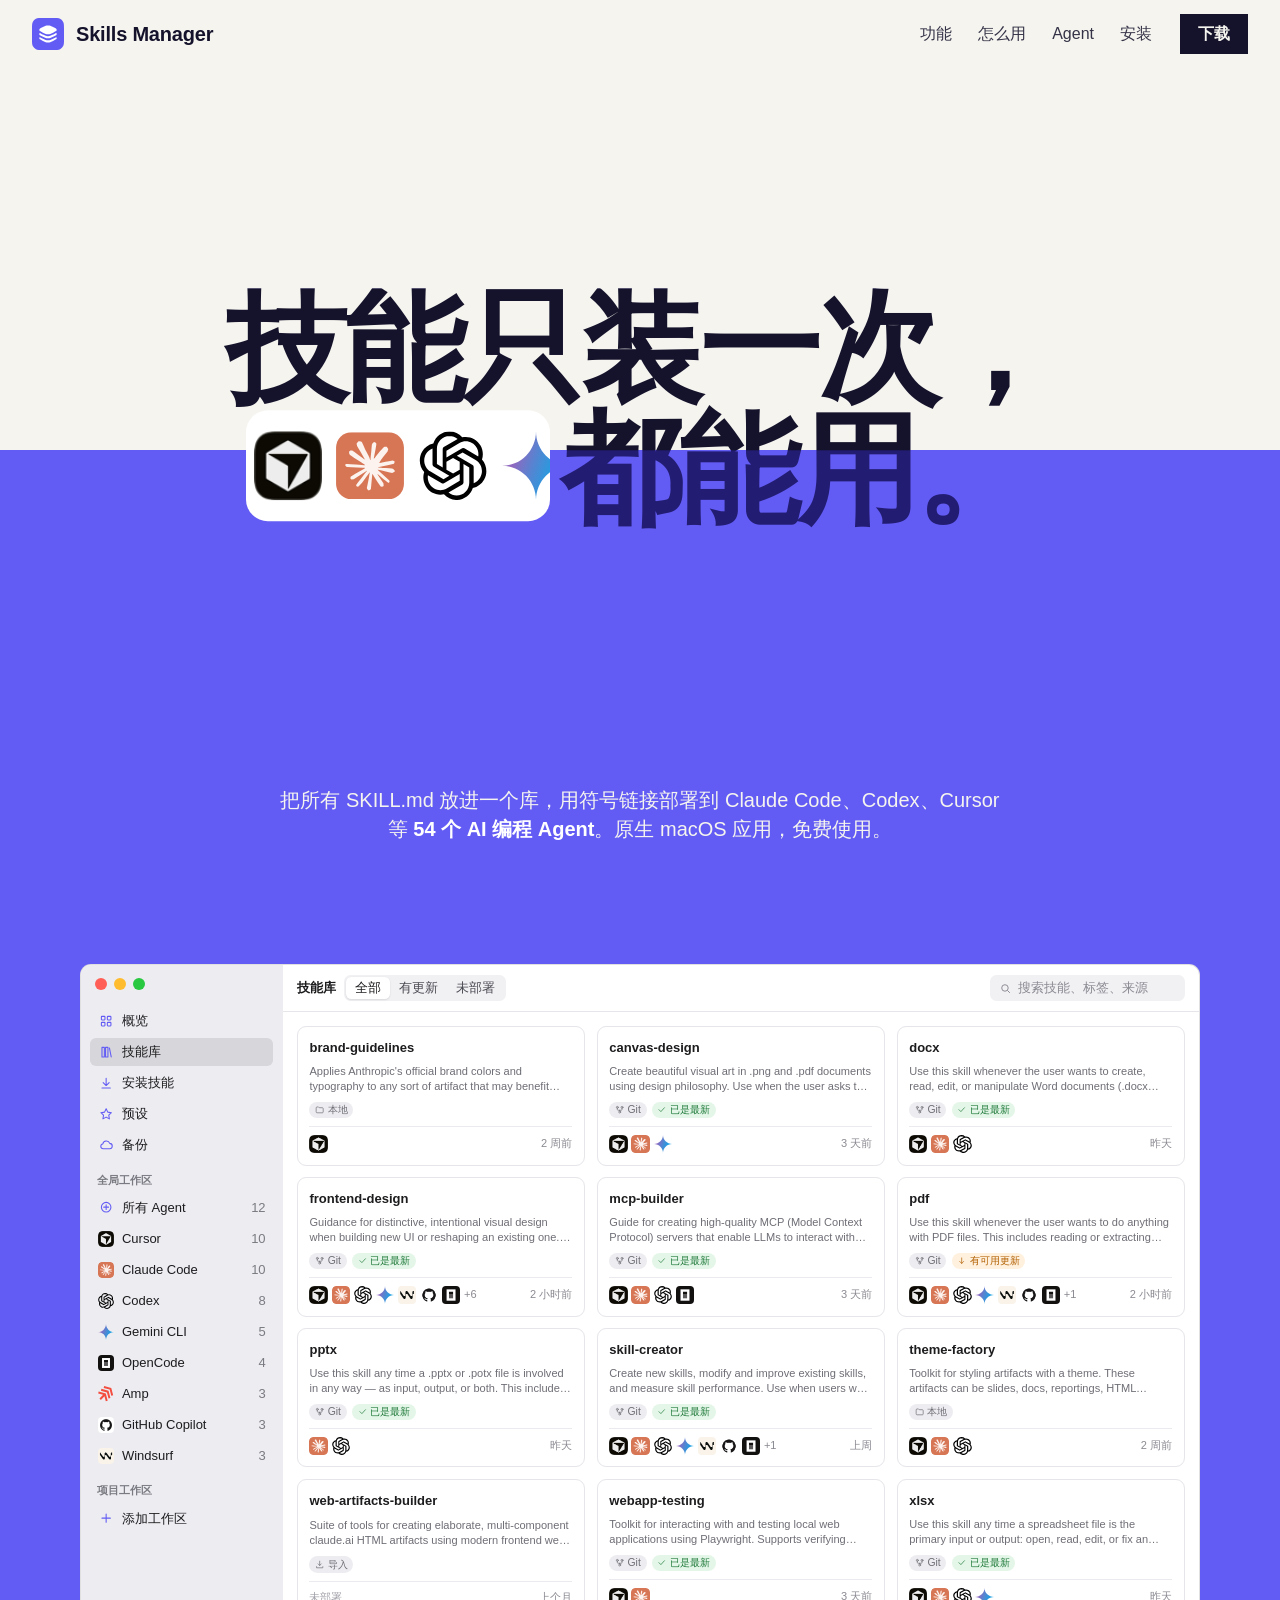
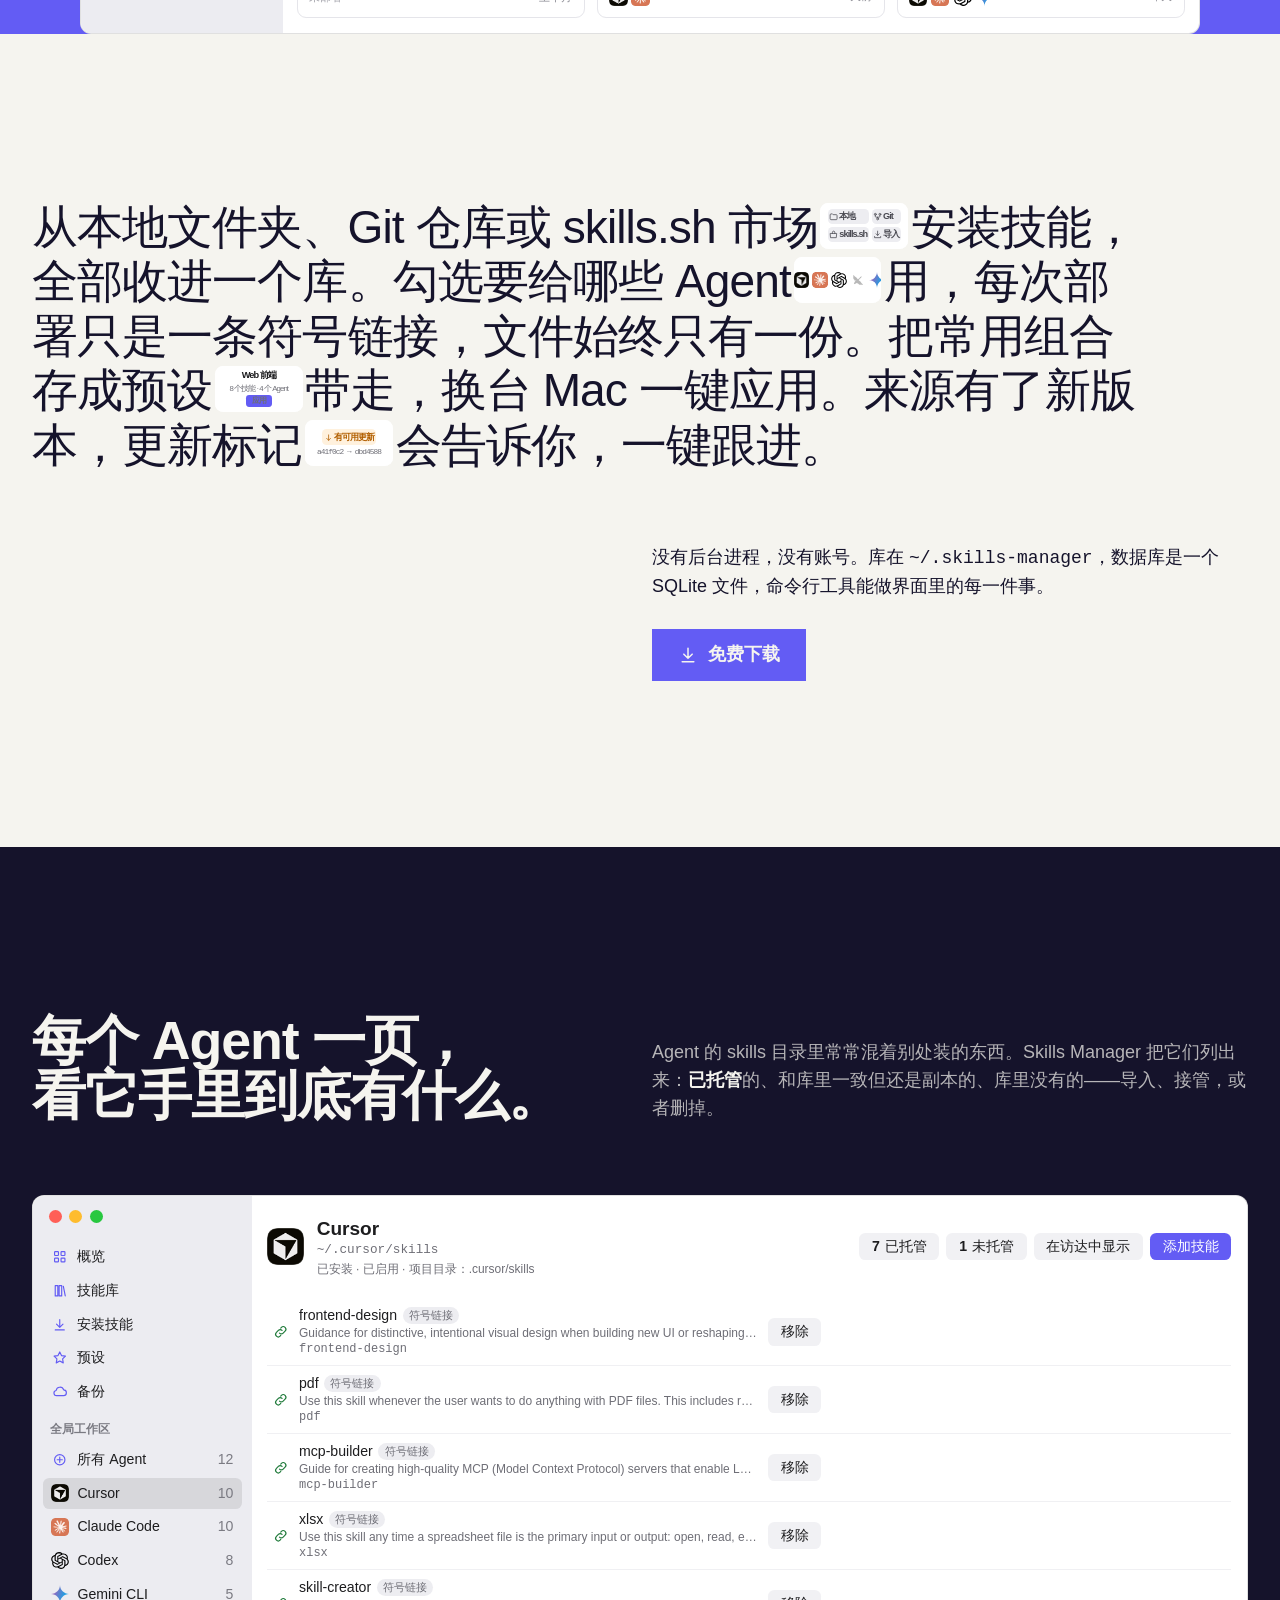
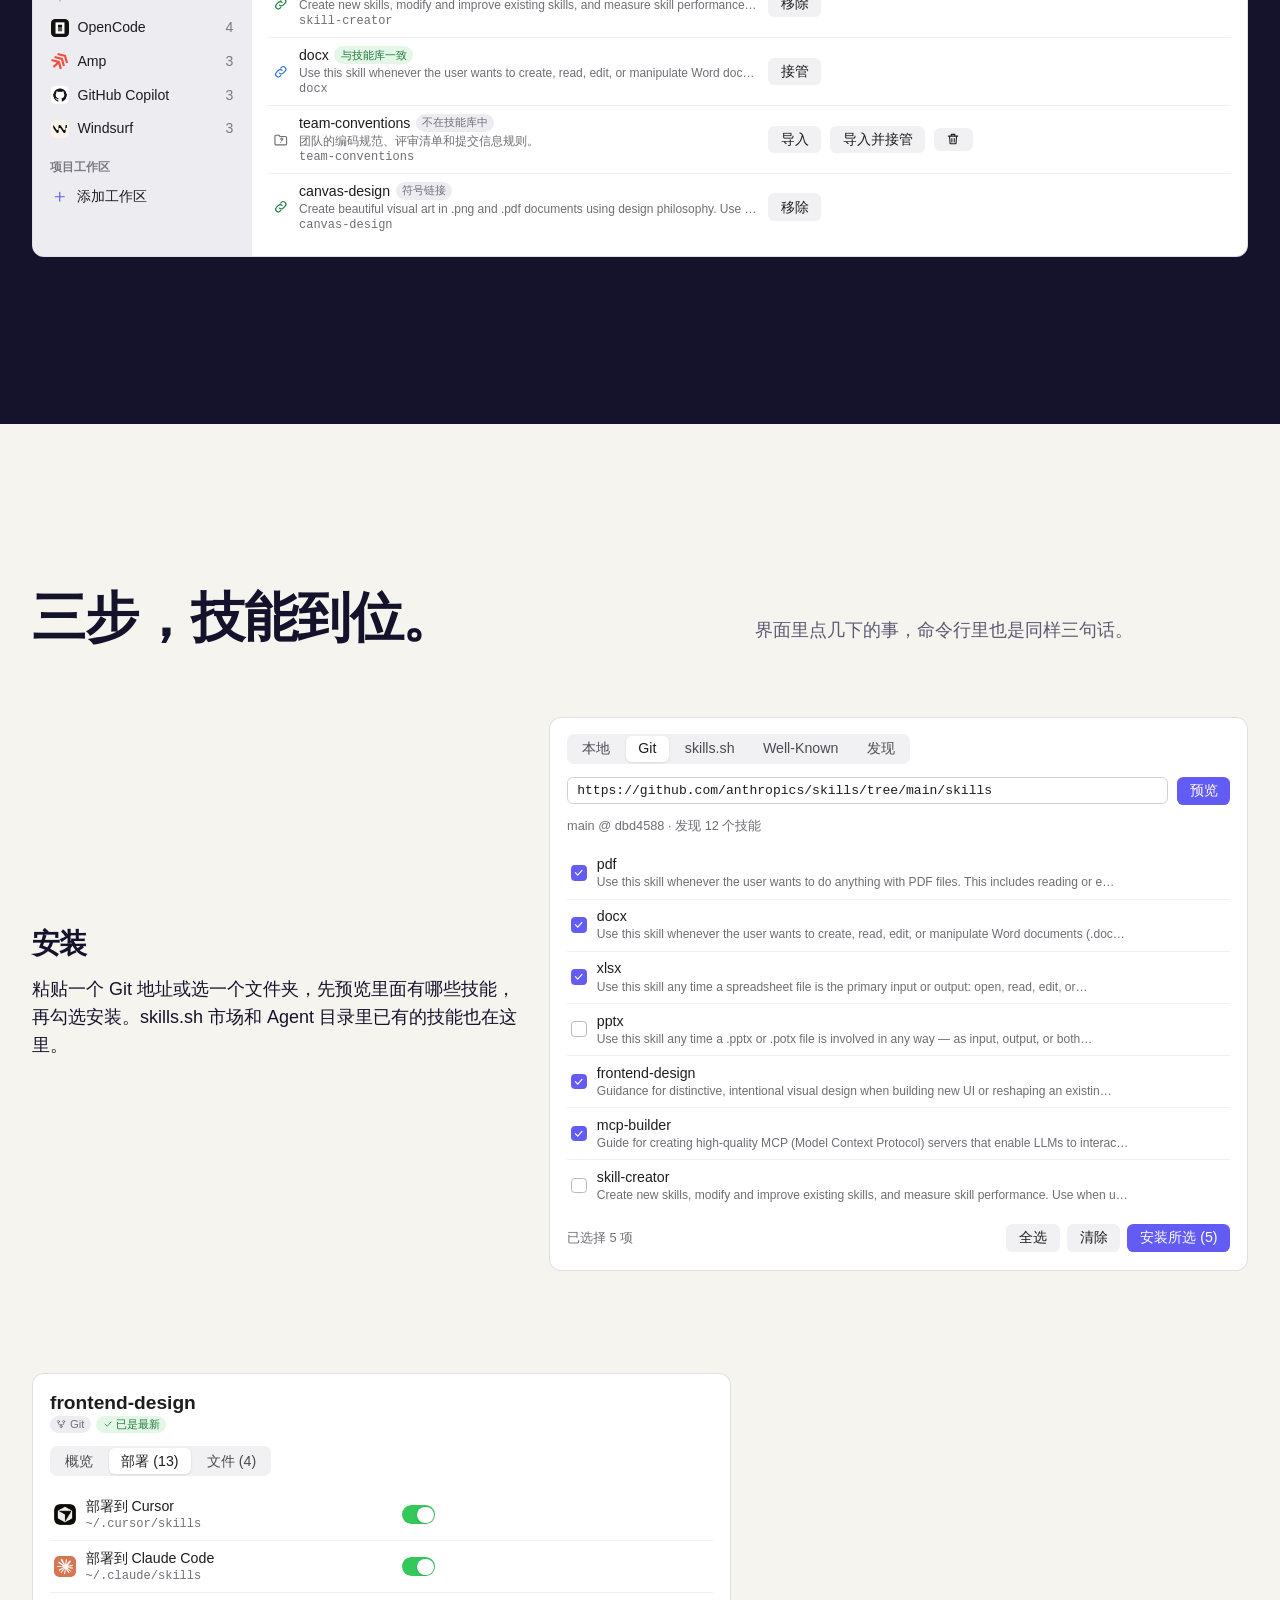
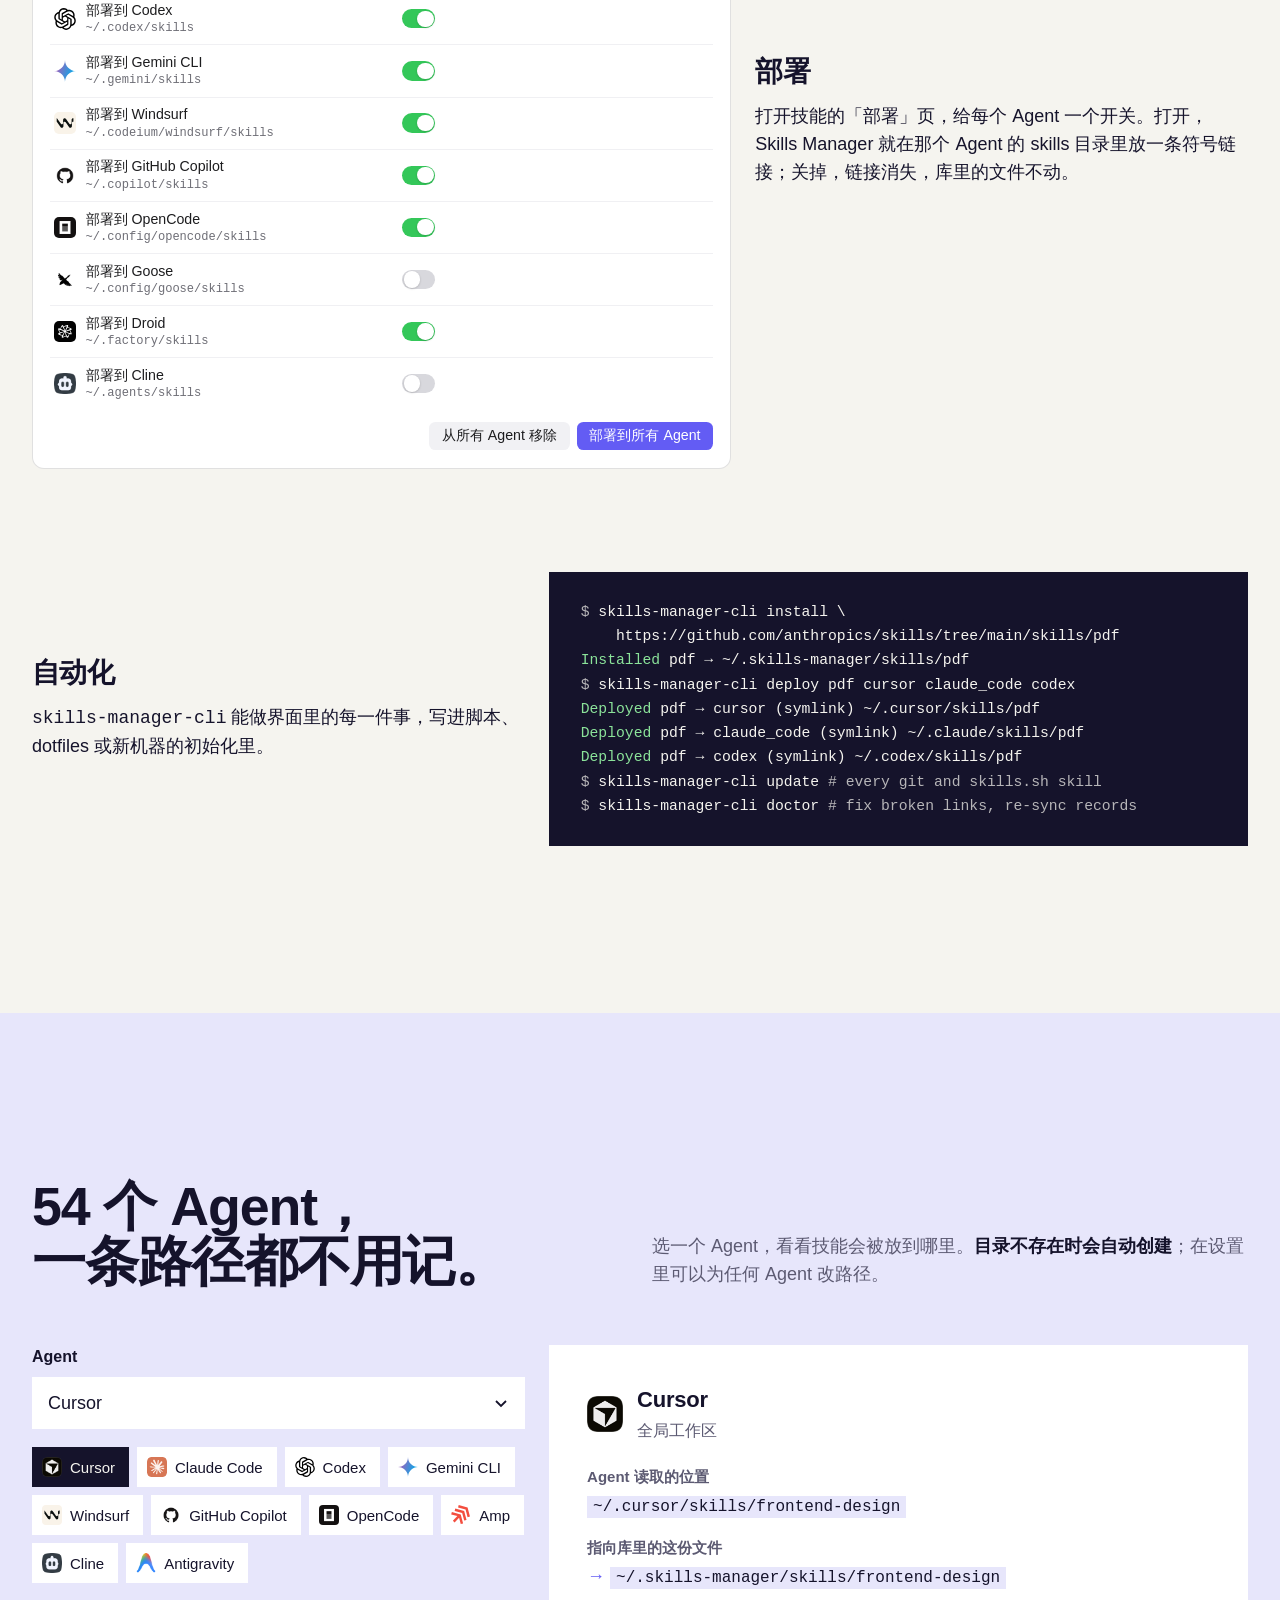
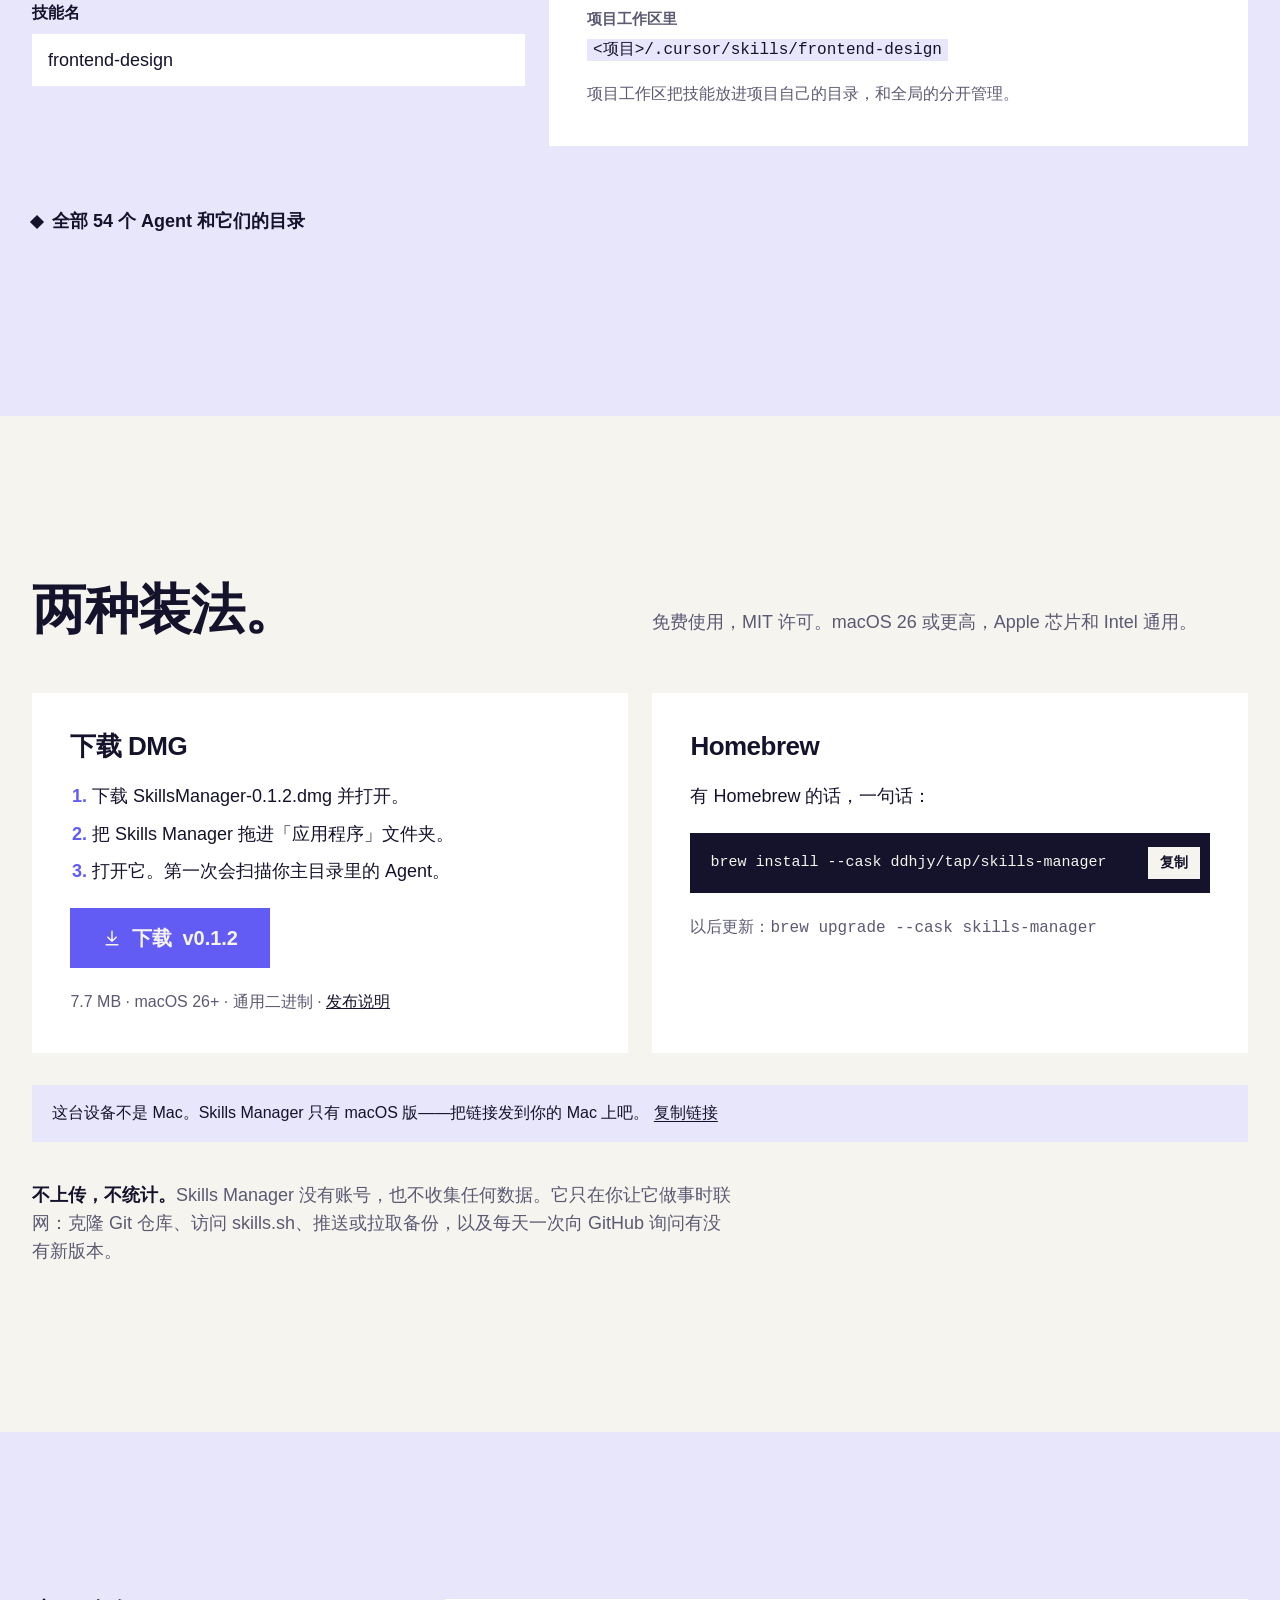
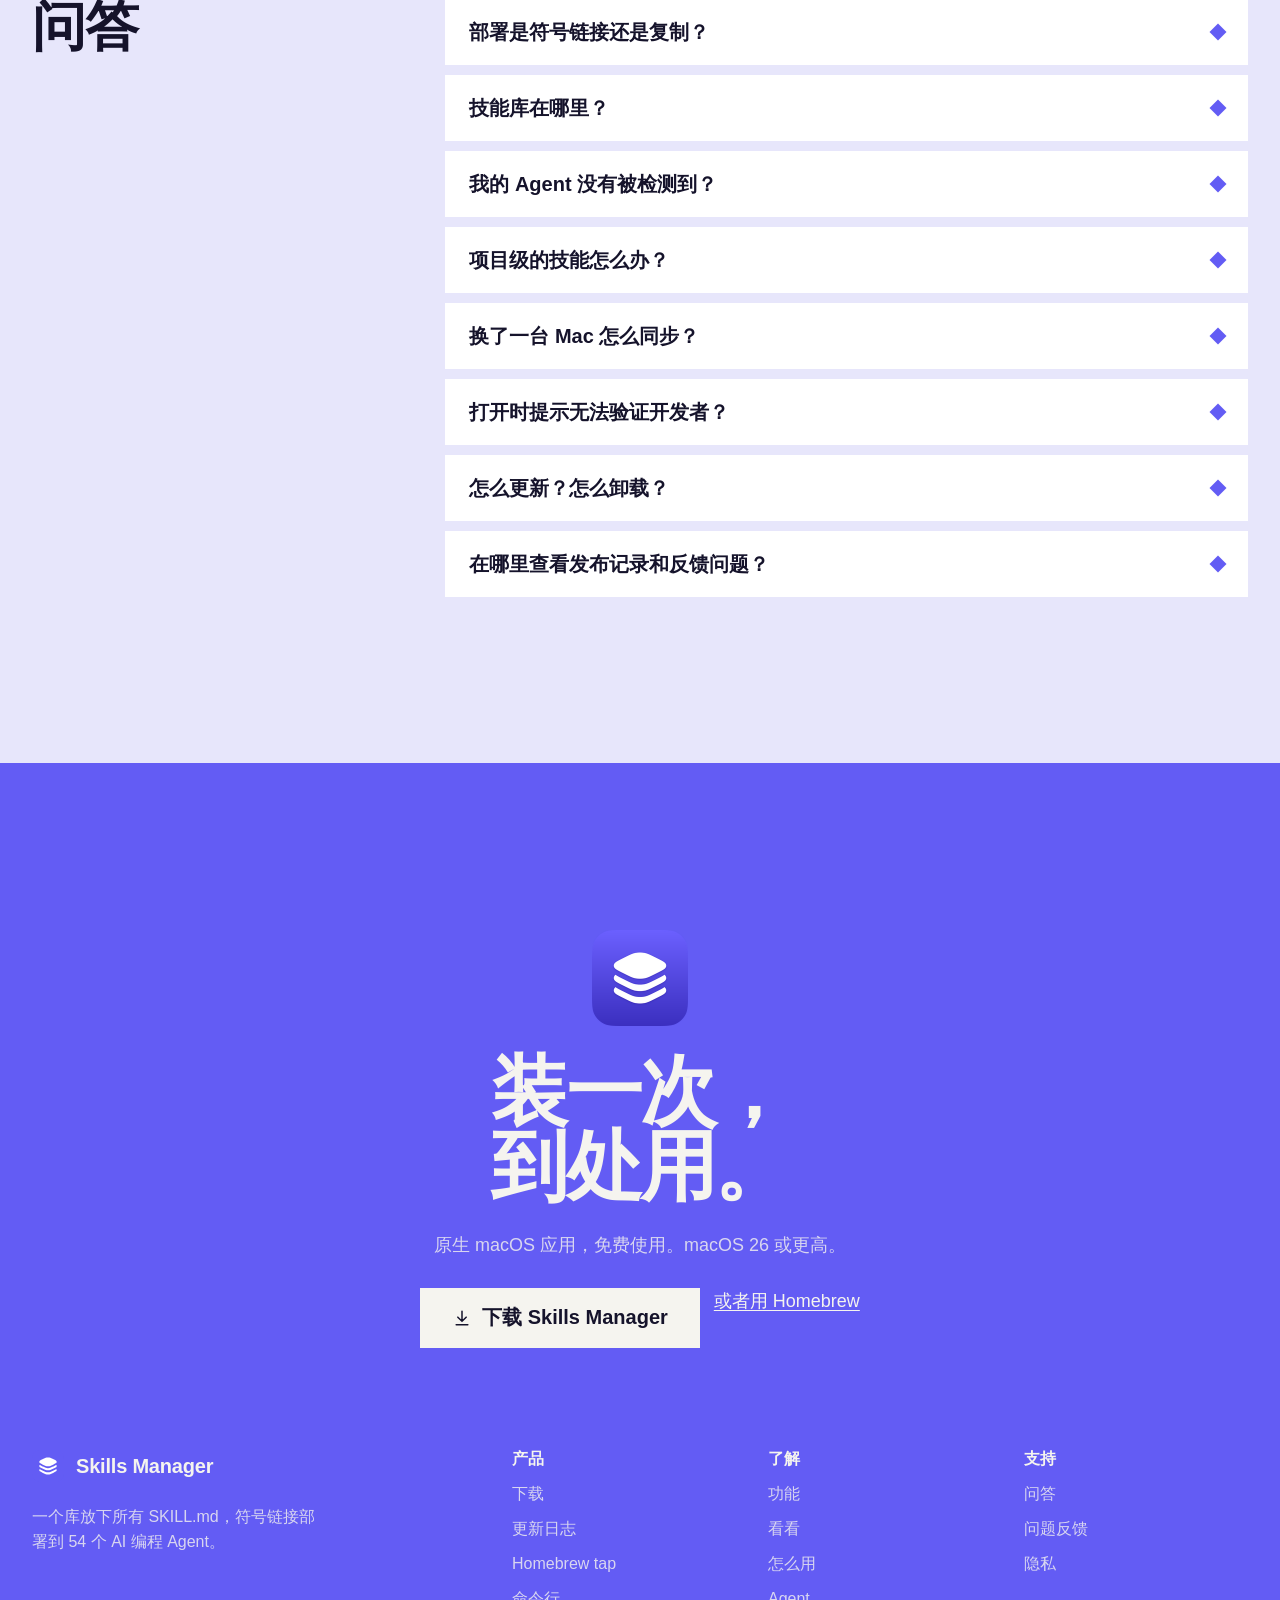
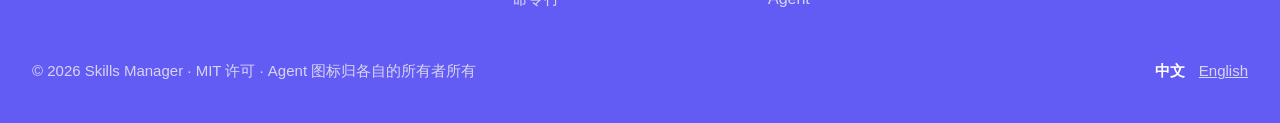
==== commit e7148d34: "site: v0.1.2" ====
--- a/index.html
+++ b/index.html
@@ -49,7 +49,7 @@
   "operatingSystem": "macOS 26",
   "applicationCategory": "DeveloperApplication",
   "description": "原生 macOS 应用：把 AI 编程 Agent 的技能（SKILL.md 文件夹）收进一个库，用符号链接部署到 Claude Code、Codex、Cursor、Gemini CLI 等 54 个 Agent。",
-  "softwareVersion": "0.1.1",
+  "softwareVersion": "0.1.2",
   "downloadUrl": "https://github.com/ddhjy/skills-manager-releases/releases/latest",
   "releaseNotes": "https://github.com/ddhjy/skills-manager-releases/releases",
   "offers": {
@@ -161,9 +161,9 @@
   <div class="lede"><p>免费使用，MIT 许可。macOS 26 或更高，Apple 芯片和 Intel 通用。</p></div>
   <div class="way reveal">
     <h3>下载 DMG</h3>
-    <ol class="way-steps"><li>下载 <span data-dmg-name>SkillsManager-0.1.1.dmg</span> 并打开。</li><li>把 Skills Manager 拖进「应用程序」文件夹。</li><li>打开它。第一次会扫描你主目录里的 Agent。</li></ol>
-    <div><a class="btn btn-violet btn-lg" data-download-dmg href="/download/SkillsManager-0.1.1.dmg"><svg viewBox="0 0 24 24" aria-hidden="true" class="i"><path d="M12 4v12m-5-5 5 5 5-5M5 20h14"/></svg>下载 <span data-version>v0.1.1</span></a></div>
-    <p class="way-meta"><span data-dmg-size>7.3 MB</span> · macOS 26+ · 通用二进制 · <a data-release-link href="https://github.com/ddhjy/skills-manager-releases/releases/latest">发布说明</a></p>
+    <ol class="way-steps"><li>下载 <span data-dmg-name>SkillsManager-0.1.2.dmg</span> 并打开。</li><li>把 Skills Manager 拖进「应用程序」文件夹。</li><li>打开它。第一次会扫描你主目录里的 Agent。</li></ol>
+    <div><a class="btn btn-violet btn-lg" data-download-dmg href="/download/SkillsManager-0.1.2.dmg"><svg viewBox="0 0 24 24" aria-hidden="true" class="i"><path d="M12 4v12m-5-5 5 5 5-5M5 20h14"/></svg>下载 <span data-version>v0.1.2</span></a></div>
+    <p class="way-meta"><span data-dmg-size>7.7 MB</span> · macOS 26+ · 通用二进制 · <a data-release-link href="https://github.com/ddhjy/skills-manager-releases/releases/latest">发布说明</a></p>
   </div>
   <div class="way reveal" style="--d:120ms">
     <h3>Homebrew</h3>
@@ -188,7 +188,7 @@
     <h2>装一次，<br>到处用。</h2>
     <p>原生 macOS 应用，免费使用。macOS 26 或更高。</p>
     <div class="cta">
-      <a class="btn btn-paper btn-lg" data-download-dmg href="/download/SkillsManager-0.1.1.dmg"><svg viewBox="0 0 24 24" aria-hidden="true" class="i"><path d="M12 4v12m-5-5 5 5 5-5M5 20h14"/></svg>下载 Skills Manager</a>
+      <a class="btn btn-paper btn-lg" data-download-dmg href="/download/SkillsManager-0.1.2.dmg"><svg viewBox="0 0 24 24" aria-hidden="true" class="i"><path d="M12 4v12m-5-5 5 5 5-5M5 20h14"/></svg>下载 Skills Manager</a>
       <a class="link-btn" href="#install">或者用 Homebrew</a>
     </div>
   </div>
